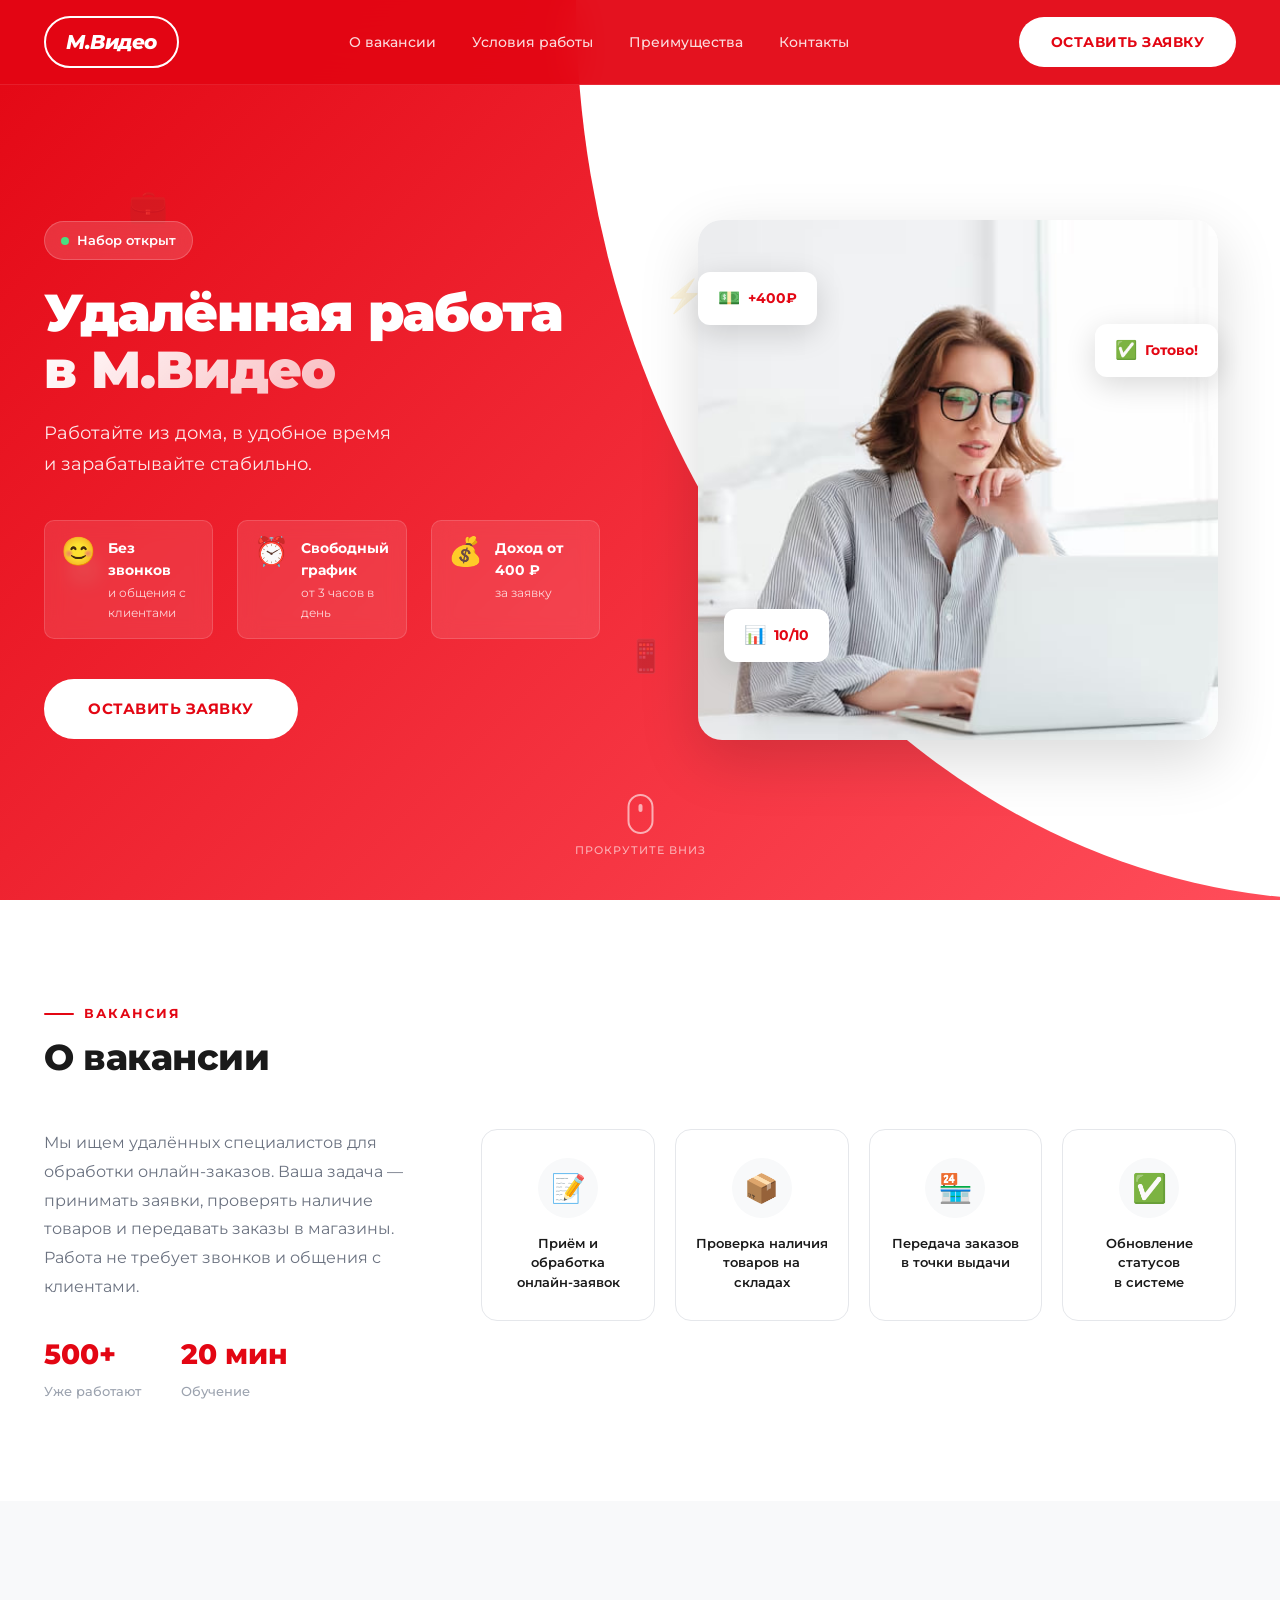
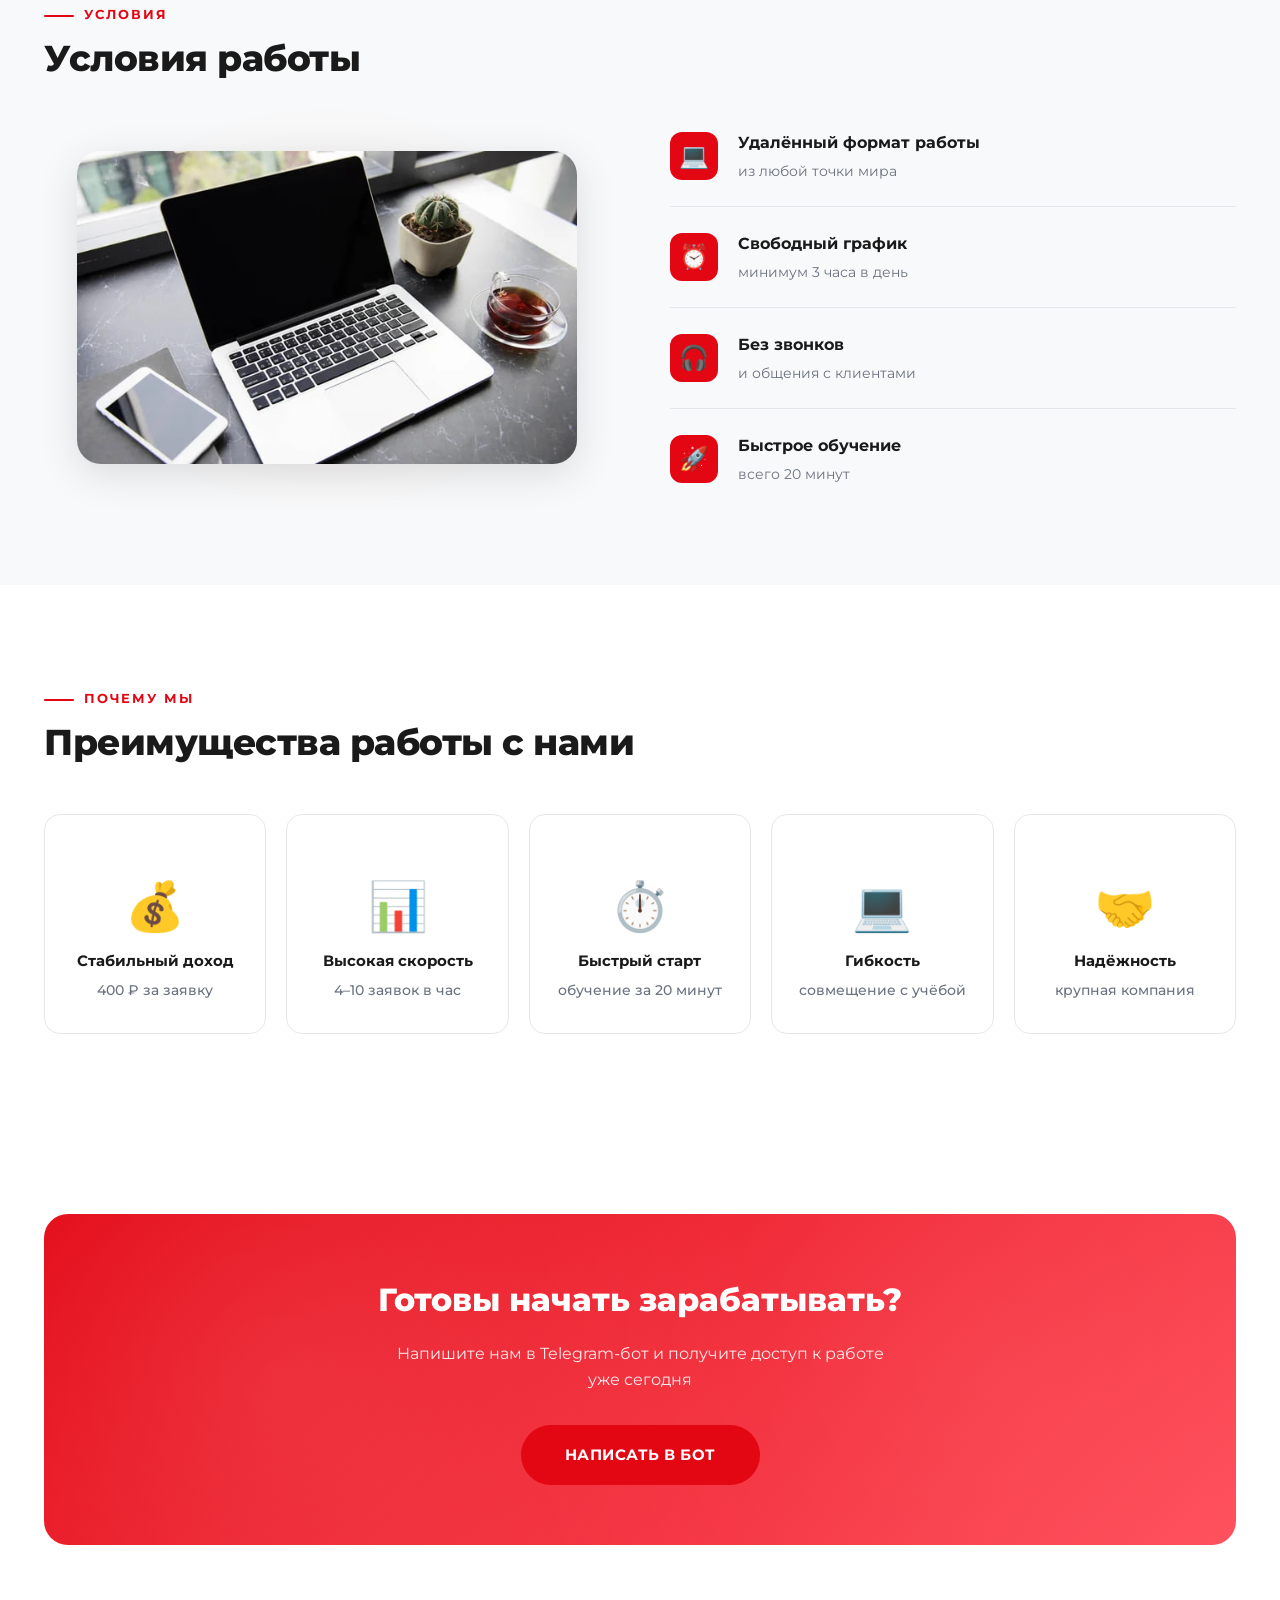
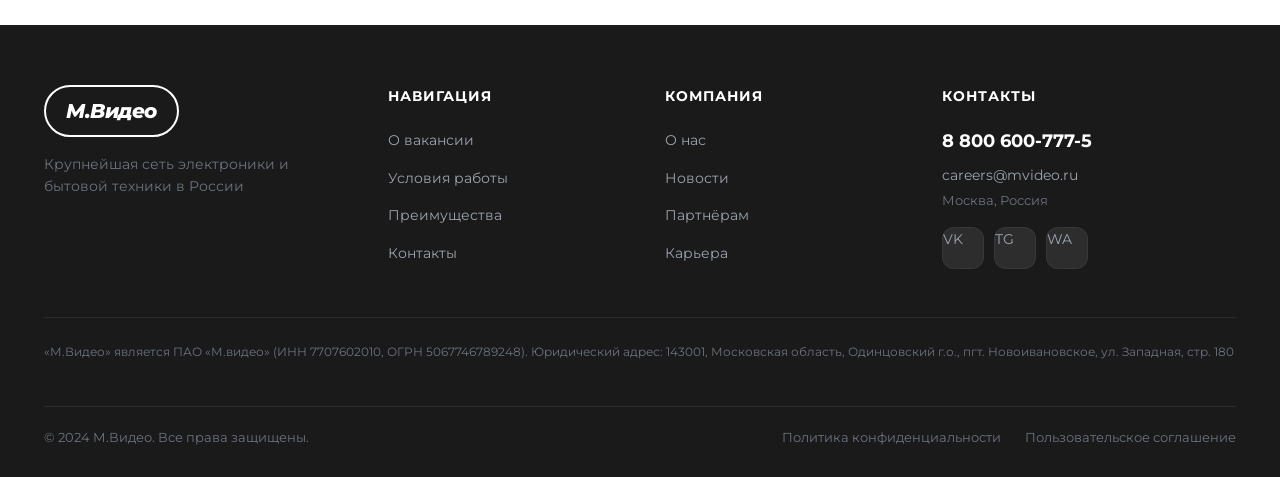
==== index.html @ b0bc7ded "Add files via upload" ====
<!DOCTYPE html>
<html lang="ru">
<head>
    <meta charset="UTF-8">
    <meta name="viewport" content="width=device-width, initial-scale=1.0">
    <title>Удалённая работа в М.Видео</title>
    <link rel="stylesheet" href="styles.css">
    <link href="https://fonts.googleapis.com/css2?family=Montserrat:wght@300;400;500;600;700;800;900&display=swap" rel="stylesheet">
</head>
<body>

    <!-- Header -->
    <header class="header" id="header">
        <div class="container">
            <div class="header__inner">
                <a href="#" class="logo">
                    <div class="logo__badge">
                        <span class="logo__text">М.Видео</span>
                    </div>
                </a>
                
                <nav class="nav" id="nav">
                    <ul class="nav__list">
                        <li><a href="#vacancy" class="nav__link">О вакансии</a></li>
                        <li><a href="#conditions" class="nav__link">Условия работы</a></li>
                        <li><a href="#advantages" class="nav__link">Преимущества</a></li>
                        <li><a href="#contacts" class="nav__link">Контакты</a></li>
                    </ul>
                </nav>

                <a href="https://t.me/mvideo_rabota_bot" target="_blank" class="btn btn--header">
                    <span>ОСТАВИТЬ ЗАЯВКУ</span>
                </a>

                <button class="burger" id="burger">
                    <span></span>
                    <span></span>
                    <span></span>
                </button>
            </div>
        </div>
    </header>

    <!-- Hero Section -->
    <section class="hero">
        <div class="hero__bg-shape"></div>
        <div class="hero__floating-elements">
            <div class="float-item" style="top: 20%; left: 10%;">💼</div>
            <div class="float-item" style="top: 60%; left: 5%;">🏠</div>
            <div class="float-item" style="top: 30%; right: 45%;">⚡</div>
            <div class="float-item" style="top: 70%; right: 48%;">📱</div>
        </div>
        
        <div class="container">
            <div class="hero__content">
                <div class="hero__text" data-animate>
                    <div class="hero__badge">
                        <span class="hero__badge-dot"></span>
                        Набор открыт
                    </div>
                    
                    <h1 class="hero__title">
                        Удалённая работа<br>
                        <span class="hero__title-accent">в М.Видео</span>
                    </h1>
                    
                    <p class="hero__subtitle">
                        Работайте из дома, в удобное время<br>
                        и зарабатывайте стабильно.
                    </p>
                    
                    <div class="hero__features">
                        <div class="hero__feature" data-animate data-delay="0.1">
                            <div class="hero__feature-icon">😊</div>
                            <div class="hero__feature-content">
                                <strong>Без звонков</strong>
                                <span>и общения с клиентами</span>
                            </div>
                        </div>
                        <div class="hero__feature" data-animate data-delay="0.2">
                            <div class="hero__feature-icon">⏰</div>
                            <div class="hero__feature-content">
                                <strong>Свободный график</strong>
                                <span>от 3 часов в день</span>
                            </div>
                        </div>
                        <div class="hero__feature" data-animate data-delay="0.3">
                            <div class="hero__feature-icon">💰</div>
                            <div class="hero__feature-content">
                                <strong>Доход от 400 ₽</strong>
                                <span>за заявку</span>
                            </div>
                        </div>
                    </div>

                    <div class="hero__actions">
                        <a href="https://t.me/mvideo_rabota_bot" target="_blank" class="btn btn--white btn--large">
                            <span>ОСТАВИТЬ ЗАЯВКУ</span>
                        </a>
                    </div>
                </div>
                
                <div class="hero__visual" data-animate data-delay="0.3">
                    <div class="hero__image-wrapper">
                        <div class="hero__image-glow"></div>
                        <img src="girl.jpg" 
                             alt="Девушка работает удалённо" 
                             class="hero__real-image">
                        
                        <div class="hero__floating-badge badge--1">
                            <span class="badge__icon">💵</span>
                            <span class="badge__text">+400₽</span>
                        </div>
                        <div class="hero__floating-badge badge--2">
                            <span class="badge__icon">✅</span>
                            <span class="badge__text">Готово!</span>
                        </div>
                        <div class="hero__floating-badge badge--3">
                            <span class="badge__icon">📊</span>
                            <span class="badge__text">10/10</span>
                        </div>
                    </div>
                </div>
            </div>
        </div>
        
        <div class="hero__scroll-indicator">
            <div class="hero__scroll-mouse">
                <div class="hero__scroll-dot"></div>
            </div>
            <span>Прокрутите вниз</span>
        </div>
    </section>

    <!-- О вакансии -->
    <section class="section" id="vacancy">
        <div class="container">
            <div class="section__header" data-animate>
                <span class="section__label">Вакансия</span>
                <h2 class="section__title">О вакансии</h2>
            </div>
            
            <div class="vacancy">
                <div class="vacancy__text" data-animate>
                    <p>Мы ищем удалённых специалистов для обработки онлайн-заказов. Ваша задача — принимать заявки, проверять наличие товаров и передавать заказы в магазины. Работа не требует звонков и общения с клиентами.</p>
                    
                    <div class="vacancy__stats">
                        <div class="stat-item">
                            <span class="stat-item__number">500+</span>
                            <span class="stat-item__label">Уже работают</span>
                        </div>
                        <div class="stat-item">
                            <span class="stat-item__number">20 мин</span>
                            <span class="stat-item__label">Обучение</span>
                        </div>
                    </div>
                </div>
                
                <div class="vacancy__cards">
                    <div class="vacancy-card" data-animate data-delay="0.1">
                        <div class="vacancy-card__icon-wrapper">
                            <div class="vacancy-card__icon">📝</div>
                        </div>
                        <h3>Приём и обработка<br>онлайн-заявок</h3>
                    </div>
                    <div class="vacancy-card" data-animate data-delay="0.2">
                        <div class="vacancy-card__icon-wrapper">
                            <div class="vacancy-card__icon">📦</div>
                        </div>
                        <h3>Проверка наличия<br>товаров на складах</h3>
                    </div>
                    <div class="vacancy-card" data-animate data-delay="0.3">
                        <div class="vacancy-card__icon-wrapper">
                            <div class="vacancy-card__icon">🏪</div>
                        </div>
                        <h3>Передача заказов<br>в точки выдачи</h3>
                    </div>
                    <div class="vacancy-card" data-animate data-delay="0.4">
                        <div class="vacancy-card__icon-wrapper">
                            <div class="vacancy-card__icon">✅</div>
                        </div>
                        <h3>Обновление статусов<br>в системе</h3>
                    </div>
                </div>
            </div>
        </div>
    </section>

    <!-- Условия работы -->
    <section class="section section--gray" id="conditions">
        <div class="container">
            <div class="section__header" data-animate>
                <span class="section__label">Условия</span>
                <h2 class="section__title">Условия работы</h2>
            </div>
            
            <div class="conditions">
                <div class="conditions__visual" data-animate>
                    <div class="workspace__image-wrapper">
                        <div class="workspace__image-glow"></div>
                        <img src="mesto.jpg" 
                             alt="Рабочее место" 
                             class="workspace__real-image">
                    </div>
                </div>
                
                <div class="conditions__list">
                    <div class="condition-item" data-animate data-delay="0.1">
                        <div class="condition-item__icon">💻</div>
                        <div class="condition-item__text">
                            <strong>Удалённый формат работы</strong>
                            <span>из любой точки мира</span>
                        </div>
                    </div>
                    <div class="condition-item" data-animate data-delay="0.2">
                        <div class="condition-item__icon">⏰</div>
                        <div class="condition-item__text">
                            <strong>Свободный график</strong>
                            <span>минимум 3 часа в день</span>
                        </div>
                    </div>
                    <div class="condition-item" data-animate data-delay="0.3">
                        <div class="condition-item__icon">🎧</div>
                        <div class="condition-item__text">
                            <strong>Без звонков</strong>
                            <span>и общения с клиентами</span>
                        </div>
                    </div>
                    <div class="condition-item" data-animate data-delay="0.4">
                        <div class="condition-item__icon">🚀</div>
                        <div class="condition-item__text">
                            <strong>Быстрое обучение</strong>
                            <span>всего 20 минут</span>
                        </div>
                    </div>
                </div>
            </div>
        </div>
    </section>

    <!-- Преимущества -->
    <section class="section" id="advantages">
        <div class="container">
            <div class="section__header" data-animate>
                <span class="section__label">Почему мы</span>
                <h2 class="section__title">Преимущества работы с нами</h2>
            </div>
            
            <div class="advantages">
                <div class="adv-card" data-animate data-delay="0.1">
                    <div class="adv-card__bg"></div>
                    <div class="adv-card__icon">💰</div>
                    <h3>Стабильный доход</h3>
                    <p>400 ₽ за заявку</p>
                </div>
                <div class="adv-card" data-animate data-delay="0.2">
                    <div class="adv-card__bg"></div>
                    <div class="adv-card__icon">📊</div>
                    <h3>Высокая скорость</h3>
                    <p>4–10 заявок в час</p>
                </div>
                <div class="adv-card" data-animate data-delay="0.3">
                    <div class="adv-card__bg"></div>
                    <div class="adv-card__icon">⏱️</div>
                    <h3>Быстрый старт</h3>
                    <p>обучение за 20 минут</p>
                </div>
                <div class="adv-card" data-animate data-delay="0.4">
                    <div class="adv-card__bg"></div>
                    <div class="adv-card__icon">💻</div>
                    <h3>Гибкость</h3>
                    <p>совмещение с учёбой</p>
                </div>
                <div class="adv-card" data-animate data-delay="0.5">
                    <div class="adv-card__bg"></div>
                    <div class="adv-card__icon">🤝</div>
                    <h3>Надёжность</h3>
                    <p>крупная компания</p>
                </div>
            </div>
        </div>
    </section>

    <!-- CTA Section -->
    <section class="section section--cta">
        <div class="container">
            <div class="cta" data-animate>
                <div class="cta__bg-pattern"></div>
                <div class="cta__content">
                    <h2 class="cta__title">Готовы начать зарабатывать?</h2>
                    <p class="cta__text">Напишите нам в Telegram-бот и получите доступ к работе уже сегодня</p>
                    <a href="https://t.me/mvideo_rabota_bot" target="_blank" class="btn btn--red btn--large btn--glow">
                        <span>НАПИСАТЬ В БОТ</span>
                    </a>
                </div>
            </div>
        </div>
    </section>

    <!-- Footer -->
    <footer class="footer" id="contacts">
        <div class="container">
            <div class="footer__grid">
                <div class="footer__col footer__col--brand">
                    <div class="footer__logo">
                        <div class="logo__badge">
                            <span class="logo__text">М.Видео</span>
                        </div>
                    </div>
                    <p class="footer__brand-text">Крупнейшая сеть электроники и бытовой техники в России</p>
                </div>
                
                <div class="footer__col">
                    <h4>Навигация</h4>
                    <ul>
                        <li><a href="#vacancy">О вакансии</a></li>
                        <li><a href="#conditions">Условия работы</a></li>
                        <li><a href="#advantages">Преимущества</a></li>
                        <li><a href="#contacts">Контакты</a></li>
                    </ul>
                </div>
                
                <div class="footer__col">
                    <h4>Компания</h4>
                    <ul>
                        <li><a href="#">О нас</a></li>
                        <li><a href="#">Новости</a></li>
                        <li><a href="#">Партнёрам</a></li>
                        <li><a href="#">Карьера</a></li>
                    </ul>
                </div>
                
                <div class="footer__col">
                    <h4>Контакты</h4>
                    <p class="footer__phone">8 800 600-777-5</p>
                    <p class="footer__email">careers@mvideo.ru</p>
                    <p class="footer__address">Москва, Россия</p>
                    <div class="socials">
                        <a href="#" class="socials__link">VK</a>
                        <a href="#" class="socials__link">TG</a>
                        <a href="#" class="socials__link">WA</a>
                    </div>
                </div>
            </div>
            
            <div class="footer__legal">
                <p>«М.Видео» является ПАО «М.видео» (ИНН 7707602010, ОГРН 5067746789248). Юридический адрес: 143001, Московская область, Одинцовский г.о., пгт. Новоивановское, ул. Западная, стр. 180</p>
            </div>
            
            <div class="footer__bottom">
                <p>© 2024 М.Видео. Все права защищены.</p>
                <div class="footer__bottom-links">
                    <a href="#">Политика конфиденциальности</a>
                    <a href="#">Пользовательское соглашение</a>
                </div>
            </div>
        </div>
    </footer>

    <script src="main.js"></script>
</body>
</html>
---- styles.css ----
:root {
    --primary: #E30613;
    --primary-light: #ff2d3b;
    --primary-dark: #b80510;
    --primary-gradient: linear-gradient(135deg, #E30613 0%, #ff4d5a 100%);
    --black: #1a1a1a;
    --black-light: #2d2d2d;
    --gray: #6b7280;
    --gray-light: #9ca3af;
    --gray-lighter: #e5e7eb;
    --light-gray: #f8f9fa;
    --white: #ffffff;
    --border: #e5e7eb;
    --shadow-sm: 0 1px 3px rgba(0,0,0,0.08);
    --shadow: 0 4px 20px rgba(0,0,0,0.08);
    --shadow-lg: 0 10px 40px rgba(0,0,0,0.12);
    --shadow-xl: 0 20px 60px rgba(0,0,0,0.15);
    --radius: 16px;
    --radius-sm: 10px;
    --radius-lg: 24px;
    --transition: all 0.4s cubic-bezier(0.4, 0, 0.2, 1);
    --font: 'Montserrat', -apple-system, BlinkMacSystemFont, sans-serif;
}

*, *::before, *::after {
    margin: 0;
    padding: 0;
    box-sizing: border-box;
}

html {
    scroll-behavior: smooth;
    scroll-padding-top: 80px;
}

body {
    font-family: var(--font);
    font-size: 16px;
    line-height: 1.6;
    color: var(--black);
    background: var(--white);
    overflow-x: hidden;
}

img {
    max-width: 100%;
    height: auto;
    display: block;
}

a {
    text-decoration: none;
    color: inherit;
}

ul {
    list-style: none;
}

.container {
    max-width: 1240px;
    margin: 0 auto;
    padding: 0 24px;
}

/* BUTTONS */
.btn {
    display: inline-flex;
    align-items: center;
    gap: 10px;
    padding: 14px 32px;
    font-family: var(--font);
    font-size: 14px;
    font-weight: 700;
    text-transform: uppercase;
    letter-spacing: 0.5px;
    border: none;
    border-radius: 50px;
    cursor: pointer;
    transition: var(--transition);
}

.btn--header {
    background: var(--white);
    color: var(--primary);
}

.btn--header:hover {
    transform: translateY(-2px);
    box-shadow: 0 8px 25px rgba(0,0,0,0.15);
}

.btn--white {
    background: var(--white);
    color: var(--primary);
}

.btn--white:hover {
    transform: translateY(-3px);
    box-shadow: 0 12px 35px rgba(0,0,0,0.2);
}

.btn--red {
    background: var(--primary);
    color: var(--white);
}

.btn--red:hover {
    background: var(--primary-light);
    transform: translateY(-3px);
    box-shadow: 0 12px 35px rgba(227, 6, 19, 0.35);
}

.btn--large {
    padding: 18px 44px;
    font-size: 15px;
}

.btn--glow {
    animation: glow 2s ease-in-out infinite alternate;
}

@keyframes glow {
    from { box-shadow: 0 0 20px rgba(227, 6, 19, 0.3); }
    to { box-shadow: 0 0 40px rgba(227, 6, 19, 0.5); }
}

/* HEADER */
.header {
    position: fixed;
    top: 0;
    left: 0;
    width: 100%;
    background: rgba(227, 6, 19, 0.95);
    backdrop-filter: blur(20px);
    color: var(--white);
    z-index: 1000;
    padding: 16px 0;
    transition: var(--transition);
    border-bottom: 1px solid rgba(255,255,255,0.1);
}

.header.scrolled {
    padding: 12px 0;
    background: rgba(227, 6, 19, 0.98);
    box-shadow: 0 4px 30px rgba(0,0,0,0.1);
}

.header__inner {
    display: flex;
    align-items: center;
    justify-content: space-between;
    gap: 20px;
}

.logo__badge {
    background: transparent;
    border: 2px solid var(--white);
    border-radius: 50px;
    padding: 8px 20px;
    display: inline-flex;
    align-items: center;
    transition: var(--transition);
}

.logo:hover .logo__badge {
    background: var(--white);
    transform: scale(1.05);
}

.logo:hover .logo__text {
    color: var(--primary);
}

.logo__text {
    font-size: 20px;
    font-weight: 800;
    font-style: italic;
    color: var(--white);
    letter-spacing: -0.5px;
    white-space: nowrap;
    transition: var(--transition);
}

.nav__list {
    display: flex;
    gap: 36px;
}

.nav__link {
    font-size: 14px;
    font-weight: 500;
    opacity: 0.85;
    position: relative;
    padding: 5px 0;
    transition: var(--transition);
}

.nav__link::after {
    content: '';
    position: absolute;
    bottom: 0;
    left: 0;
    width: 0;
    height: 2px;
    background: var(--white);
    border-radius: 2px;
    transition: var(--transition);
}

.nav__link:hover {
    opacity: 1;
}

.nav__link:hover::after {
    width: 100%;
}

.burger {
    display: none;
    flex-direction: column;
    gap: 6px;
    background: none;
    border: none;
    cursor: pointer;
    padding: 8px;
    z-index: 1001;
}

.burger span {
    width: 28px;
    height: 2px;
    background: var(--white);
    border-radius: 2px;
    transition: var(--transition);
}

.burger.active span:nth-child(1) {
    transform: rotate(45deg) translate(6px, 6px);
}

.burger.active span:nth-child(2) {
    opacity: 0;
    transform: translateX(-10px);
}

.burger.active span:nth-child(3) {
    transform: rotate(-45deg) translate(6px, -6px);
}

/* HERO */
.hero {
    position: relative;
    background: var(--primary-gradient);
    color: var(--white);
    padding: 160px 0 100px;
    overflow: hidden;
    min-height: 100vh;
    display: flex;
    align-items: center;
}

.hero__bg-shape {
    position: absolute;
    top: 0;
    right: -5%;
    width: 60%;
    height: 100%;
    background: var(--white);
    clip-path: ellipse(100% 100% at 100% 0%);
    z-index: 1;
}

.hero__floating-elements {
    position: absolute;
    width: 100%;
    height: 100%;
    top: 0;
    left: 0;
    z-index: 1;
    pointer-events: none;
}

.float-item {
    position: absolute;
    font-size: 32px;
    opacity: 0.15;
    animation: floatAround 6s ease-in-out infinite;
}

@keyframes floatAround {
    0%, 100% { transform: translateY(0) rotate(0deg); }
    50% { transform: translateY(-20px) rotate(10deg); }
}

.hero__content {
    position: relative;
    z-index: 2;
    display: grid;
    grid-template-columns: 1fr 1fr;
    gap: 80px;
    align-items: center;
}

.hero__badge {
    display: inline-flex;
    align-items: center;
    gap: 8px;
    background: rgba(255,255,255,0.15);
    backdrop-filter: blur(10px);
    padding: 8px 16px;
    border-radius: 50px;
    font-size: 13px;
    font-weight: 600;
    margin-bottom: 24px;
    border: 1px solid rgba(255,255,255,0.2);
}

.hero__badge-dot {
    width: 8px;
    height: 8px;
    background: #4ade80;
    border-radius: 50%;
    animation: pulse 2s ease-in-out infinite;
}

@keyframes pulse {
    0%, 100% { opacity: 1; transform: scale(1); }
    50% { opacity: 0.5; transform: scale(1.2); }
}

.hero__title {
    font-size: 52px;
    font-weight: 900;
    line-height: 1.1;
    margin-bottom: 20px;
    letter-spacing: -1px;
}

.hero__title-accent {
    display: inline-block;
    background: linear-gradient(135deg, #fff 0%, rgba(255,255,255,0.7) 100%);
    -webkit-background-clip: text;
    -webkit-text-fill-color: transparent;
    background-clip: text;
}

.hero__subtitle {
    font-size: 18px;
    font-weight: 400;
    opacity: 0.9;
    margin-bottom: 40px;
    line-height: 1.7;
}

.hero__features {
    display: flex;
    gap: 24px;
    margin-bottom: 40px;
}

.hero__feature {
    display: flex;
    align-items: flex-start;
    gap: 12px;
    padding: 16px;
    background: rgba(255,255,255,0.1);
    backdrop-filter: blur(10px);
    border-radius: var(--radius-sm);
    border: 1px solid rgba(255,255,255,0.15);
    transition: var(--transition);
    flex: 1;
}

.hero__feature:hover {
    background: rgba(255,255,255,0.15);
    transform: translateY(-3px);
}

.hero__feature-icon {
    font-size: 28px;
    line-height: 1;
}

.hero__feature-content {
    display: flex;
    flex-direction: column;
    gap: 2px;
}

.hero__feature-content strong {
    font-size: 14px;
    font-weight: 700;
    display: block;
}

.hero__feature-content span {
    font-size: 12px;
    opacity: 0.8;
}

.hero__actions {
    display: flex;
    gap: 16px;
    align-items: center;
}

/* HERO IMAGE */
.hero__image-wrapper {
    position: relative;
    width: 100%;
    max-width: 520px;
    height: 520px;
    margin: 0 auto;
}

.hero__image-glow {
    position: absolute;
    top: 50%;
    left: 50%;
    transform: translate(-50%, -50%);
    width: 80%;
    height: 80%;
    background: radial-gradient(circle, rgba(255,255,255,0.2) 0%, transparent 70%);
    filter: blur(60px);
    z-index: -1;
    animation: glowPulse 4s ease-in-out infinite;
}

@keyframes glowPulse {
    0%, 100% { opacity: 0.5; transform: translate(-50%, -50%) scale(1); }
    50% { opacity: 0.8; transform: translate(-50%, -50%) scale(1.1); }
}

.hero__real-image {
    width: 100%;
    height: 100%;
    object-fit: cover;
    border-radius: var(--radius-lg);
    box-shadow: var(--shadow-xl);
    position: relative;
    z-index: 2;
    transition: var(--transition);
}

.hero__real-image:hover {
    transform: scale(1.02);
}

.hero__floating-badge {
    position: absolute;
    background: white;
    padding: 12px 20px;
    border-radius: 12px;
    box-shadow: 0 8px 30px rgba(0,0,0,0.15);
    display: flex;
    align-items: center;
    gap: 8px;
    font-weight: 700;
    font-size: 14px;
    z-index: 3;
    animation: floatCard 3s ease-in-out infinite;
    color: var(--black);
}

.badge__icon {
    font-size: 18px;
}

.badge__text {
    color: var(--primary);
}

.badge--1 {
    top: 10%;
    left: 0;
    animation-delay: 0s;
}

.badge--2 {
    top: 20%;
    right: 0;
    animation-delay: 1s;
}

.badge--3 {
    bottom: 15%;
    left: 5%;
    animation-delay: 2s;
}

@keyframes floatCard {
    0%, 100% { transform: translateY(0) rotate(0deg); }
    50% { transform: translateY(-15px) rotate(2deg); }
}

.hero__scroll-indicator {
    position: absolute;
    bottom: 40px;
    left: 50%;
    transform: translateX(-50%);
    display: flex;
    flex-direction: column;
    align-items: center;
    gap: 8px;
    z-index: 5;
    opacity: 0.6;
    animation: float 3s ease-in-out infinite;
}

@keyframes float {
    0%, 100% { transform: translateX(-50%) translateY(0); }
    50% { transform: translateX(-50%) translateY(-10px); }
}

.hero__scroll-mouse {
    width: 26px;
    height: 40px;
    border: 2px solid var(--white);
    border-radius: 13px;
    display: flex;
    justify-content: center;
    padding-top: 8px;
}

.hero__scroll-dot {
    width: 4px;
    height: 8px;
    background: var(--white);
    border-radius: 2px;
    animation: scrollDot 2s ease-in-out infinite;
}

@keyframes scrollDot {
    0% { transform: translateY(0); opacity: 1; }
    100% { transform: translateY(12px); opacity: 0; }
}

.hero__scroll-indicator span {
    font-size: 11px;
    font-weight: 500;
    letter-spacing: 1px;
    text-transform: uppercase;
}

/* SECTIONS */
.section {
    padding: 100px 0;
}

.section--gray {
    background: var(--light-gray);
}

.section__header {
    margin-bottom: 50px;
}

.section__label {
    display: inline-block;
    font-size: 13px;
    font-weight: 700;
    text-transform: uppercase;
    letter-spacing: 2px;
    color: var(--primary);
    margin-bottom: 12px;
    position: relative;
    padding-left: 40px;
}

.section__label::before {
    content: '';
    position: absolute;
    left: 0;
    top: 50%;
    width: 30px;
    height: 2px;
    background: var(--primary);
    border-radius: 2px;
}

.section__title {
    font-size: 36px;
    font-weight: 800;
    color: var(--black);
    letter-spacing: -0.5px;
    line-height: 1.2;
}

/* VACANCY */
.vacancy {
    display: grid;
    grid-template-columns: 1fr 2fr;
    gap: 60px;
    align-items: start;
}

.vacancy__text p {
    font-size: 16px;
    font-weight: 400;
    line-height: 1.8;
    color: var(--gray);
    margin-bottom: 30px;
}

.vacancy__stats {
    display: flex;
    gap: 40px;
}

.stat-item {
    display: flex;
    flex-direction: column;
    gap: 4px;
}

.stat-item__number {
    font-size: 28px;
    font-weight: 800;
    color: var(--primary);
}

.stat-item__label {
    font-size: 13px;
    color: var(--gray-light);
    font-weight: 500;
}

.vacancy__cards {
    display: grid;
    grid-template-columns: repeat(4, 1fr);
    gap: 20px;
}

.vacancy-card {
    background: var(--white);
    border: 1px solid var(--border);
    border-radius: var(--radius);
    padding: 28px 18px;
    text-align: center;
    transition: var(--transition);
    position: relative;
    overflow: hidden;
}

.vacancy-card::before {
    content: '';
    position: absolute;
    top: 0;
    left: 0;
    width: 100%;
    height: 3px;
    background: var(--primary-gradient);
    transform: scaleX(0);
    transition: var(--transition);
}

.vacancy-card:hover {
    transform: translateY(-8px);
    box-shadow: var(--shadow-lg);
    border-color: transparent;
}

.vacancy-card:hover::before {
    transform: scaleX(1);
}

.vacancy-card__icon-wrapper {
    width: 60px;
    height: 60px;
    background: var(--light-gray);
    border-radius: 50%;
    display: flex;
    align-items: center;
    justify-content: center;
    margin: 0 auto 16px;
    transition: var(--transition);
}

.vacancy-card:hover .vacancy-card__icon-wrapper {
    background: var(--primary);
    transform: scale(1.1);
}

.vacancy-card__icon {
    font-size: 28px;
    transition: var(--transition);
}

.vacancy-card h3 {
    font-size: 13px;
    font-weight: 600;
    line-height: 1.5;
    color: var(--black);
}

/* CONDITIONS */
.conditions {
    display: grid;
    grid-template-columns: 1fr 1fr;
    gap: 60px;
    align-items: center;
}

.workspace__image-wrapper {
    position: relative;
    width: 100%;
    max-width: 500px;
    margin: 0 auto;
}

.workspace__image-glow {
    position: absolute;
    top: 50%;
    left: 50%;
    transform: translate(-50%, -50%);
    width: 90%;
    height: 90%;
    background: radial-gradient(circle, rgba(227, 6, 19, 0.1) 0%, transparent 70%);
    filter: blur(40px);
    z-index: -1;
}

.workspace__real-image {
    width: 100%;
    border-radius: var(--radius-lg);
    box-shadow: var(--shadow-lg);
    transition: var(--transition);
}

.workspace__real-image:hover {
    transform: scale(1.02);
}

.conditions__list {
    display: flex;
    flex-direction: column;
    gap: 0;
}

.condition-item {
    display: flex;
    align-items: center;
    gap: 20px;
    padding: 24px 0;
    border-bottom: 1px solid var(--border);
    transition: var(--transition);
}

.condition-item:first-child {
    padding-top: 0;
}

.condition-item:last-child {
    border-bottom: none;
    padding-bottom: 0;
}

.condition-item:hover {
    padding-left: 10px;
}

.condition-item__icon {
    width: 48px;
    height: 48px;
    background: var(--primary);
    color: var(--white);
    border-radius: 12px;
    display: flex;
    align-items: center;
    justify-content: center;
    flex-shrink: 0;
    transition: var(--transition);
    font-size: 24px;
}

.condition-item:hover .condition-item__icon {
    transform: rotate(-5deg) scale(1.1);
}

.condition-item__text {
    display: flex;
    flex-direction: column;
    gap: 4px;
}

.condition-item__text strong {
    font-size: 16px;
    font-weight: 700;
    color: var(--black);
}

.condition-item__text span {
    font-size: 14px;
    color: var(--gray);
    font-weight: 400;
}

/* ADVANTAGES */
.advantages {
    display: grid;
    grid-template-columns: repeat(5, 1fr);
    gap: 20px;
}

.adv-card {
    background: var(--white);
    border: 1px solid var(--border);
    border-radius: var(--radius);
    padding: 32px 20px;
    text-align: center;
    transition: var(--transition);
    position: relative;
    overflow: hidden;
    cursor: default;
    min-height: 220px;
    display: flex;
    flex-direction: column;
    align-items: center;
    justify-content: flex-start;
}

.adv-card__bg {
    position: absolute;
    top: 0;
    left: 0;
    width: 100%;
    height: 100%;
    background: var(--primary-gradient);
    opacity: 0;
    transition: var(--transition);
    z-index: 0;
}

.adv-card:hover .adv-card__bg {
    opacity: 1;
}

.adv-card > * {
    position: relative;
    z-index: 1;
}

.adv-card:hover {
    transform: translateY(-10px);
    box-shadow: var(--shadow-xl);
    border-color: transparent;
}

.adv-card__icon {
    font-size: 48px;
    margin-bottom: 20px;
    transition: var(--transition);
    line-height: 1;
}

.adv-card:hover .adv-card__icon {
    transform: scale(1.2);
}

.adv-card h3 {
    font-size: 15px;
    font-weight: 700;
    margin-bottom: 8px;
    color: var(--black);
    transition: var(--transition);
    line-height: 1.4;
}

.adv-card p {
    font-size: 14px;
    color: var(--gray);
    font-weight: 500;
    transition: var(--transition);
    margin: 0;
}

.adv-card:hover h3,
.adv-card:hover p {
    color: var(--white);
}

/* CTA */
.section--cta {
    padding: 80px 0;
}

.cta {
    position: relative;
    background: var(--primary-gradient);
    border-radius: var(--radius-lg);
    padding: 60px;
    overflow: hidden;
    text-align: center;
    color: var(--white);
}

.cta__bg-pattern {
    position: absolute;
    top: 0;
    left: 0;
    width: 100%;
    height: 100%;
    background: 
        radial-gradient(circle at 20% 50%, rgba(255,255,255,0.1) 0%, transparent 50%),
        radial-gradient(circle at 80% 50%, rgba(255,255,255,0.05) 0%, transparent 50%);
    z-index: 0;
}

.cta__content {
    position: relative;
    z-index: 1;
}

.cta__title {
    font-size: 32px;
    font-weight: 800;
    margin-bottom: 16px;
}

.cta__text {
    font-size: 16px;
    opacity: 0.9;
    margin-bottom: 32px;
    max-width: 500px;
    margin-left: auto;
    margin-right: auto;
}

/* FOOTER */
.footer {
    background: var(--black);
    color: var(--gray-light);
    padding: 60px 0 30px;
}

.footer__grid {
    display: grid;
    grid-template-columns: 1.3fr 1fr 1fr 1.3fr;
    gap: 50px;
    margin-bottom: 40px;
}

.footer__brand-text {
    font-size: 14px;
    color: var(--gray);
    margin-top: 16px;
    line-height: 1.6;
}

.footer h4 {
    color: var(--white);
    font-size: 14px;
    font-weight: 700;
    text-transform: uppercase;
    letter-spacing: 1px;
    margin-bottom: 20px;
}

.footer ul li {
    margin-bottom: 12px;
}

.footer a {
    font-size: 14px;
    font-weight: 400;
    color: var(--gray-light);
    transition: var(--transition);
    display: inline-block;
}

.footer a:hover {
    color: var(--white);
    transform: translateX(4px);
}

.footer__phone {
    color: var(--white);
    font-weight: 700;
    font-size: 18px;
    margin-bottom: 8px;
}

.footer__email {
    font-size: 14px;
    margin-bottom: 4px;
}

.footer__address {
    font-size: 13px;
    color: var(--gray);
}

.socials {
    display: flex;
    gap: 10px;
    margin-top: 16px;
}

.socials__link {
    width: 42px;
    height: 42px;
    background: var(--black-light);
    border-radius: 12px;
    display: flex;
    align-items: center;
    justify-content: center;
    color: var(--gray-light);
    transition: var(--transition);
    border: 1px solid rgba(255,255,255,0.05);
}

.socials__link:hover {
    background: var(--primary);
    color: var(--white);
    transform: translateY(-3px);
    border-color: transparent;
}

.footer__legal {
    padding: 24px 0;
    border-top: 1px solid rgba(255,255,255,0.08);
    margin-bottom: 20px;
}

.footer__legal p {
    font-size: 12px;
    color: var(--gray);
    line-height: 1.6;
}

.footer__bottom {
    display: flex;
    justify-content: space-between;
    align-items: center;
    padding-top: 20px;
    border-top: 1px solid rgba(255,255,255,0.08);
}

.footer__bottom p {
    font-size: 13px;
    color: var(--gray);
}

.footer__bottom-links {
    display: flex;
    gap: 24px;
}

.footer__bottom-links a {
    font-size: 13px;
    color: var(--gray);
}

.footer__bottom-links a:hover {
    color: var(--white);
    transform: none;
}

/* ANIMATIONS */
[data-animate] {
    opacity: 0;
    transform: translateY(30px);
    transition: opacity 0.8s cubic-bezier(0.4, 0, 0.2, 1), 
                transform 0.8s cubic-bezier(0.4, 0, 0.2, 1);
}

[data-animate].visible {
    opacity: 1;
    transform: translateY(0);
}

/* RESPONSIVE */
@media (max-width: 1024px) {
    .hero__content {
        grid-template-columns: 1fr;
        text-align: center;
        gap: 50px;
    }
    
    .hero__bg-shape {
        display: none;
    }
    
    .hero__features {
        justify-content: center;
        flex-wrap: wrap;
    }
    
    .hero__feature {
        flex: 0 1 auto;
    }
    
    .hero__actions {
        justify-content: center;
    }
    
    .hero__image-wrapper {
        max-width: 400px;
        height: 400px;
    }
    
    .vacancy {
        grid-template-columns: 1fr;
        gap: 40px;
    }
    
    .vacancy__cards {
        grid-template-columns: repeat(2, 1fr);
    }
    
    .conditions {
        grid-template-columns: 1fr;
        gap: 40px;
    }
    
    .advantages {
        grid-template-columns: repeat(3, 1fr);
    }
    
    .footer__grid {
        grid-template-columns: 1fr 1fr;
        gap: 40px;
    }
}

@media (max-width: 768px) {
    .nav {
        position: fixed;
        top: 0;
        right: -100%;
        width: 85%;
        max-width: 320px;
        height: 100vh;
        background: var(--primary);
        padding: 100px 30px 30px;
        transition: right 0.4s cubic-bezier(0.4, 0, 0.2, 1);
        z-index: 999;
        box-shadow: -10px 0 40px rgba(0,0,0,0.2);
    }
    
    .nav.active {
        right: 0;
    }
    
    .nav__list {
        flex-direction: column;
        gap: 0;
    }
    
    .nav__link {
        display: block;
        padding: 16px 0;
        font-size: 16px;
        border-bottom: 1px solid rgba(255,255,255,0.1);
    }
    
    .nav__link::after {
        display: none;
    }
    
    .burger {
        display: flex;
    }
    
    .btn--header {
        display: none;
    }
    
    .hero {
        padding: 120px 0 60px;
        min-height: auto;
    }
    
    .hero__title {
        font-size: 36px;
    }
    
    .hero__subtitle {
        font-size: 16px;
    }
    
    .hero__features {
        flex-direction: column;
        gap: 12px;
    }
    
    .hero__feature {
        width: 100%;
    }
    
    .hero__scroll-indicator {
        display: none;
    }
    
    .hero__image-wrapper {
        max-width: 320px;
        height: 320px;
    }
    
    .hero__floating-badge {
        display: none;
    }
    
    .workspace__image-wrapper {
        max-width: 350px;
    }
    
    .section {
        padding: 60px 0;
    }
    
    .section__title {
        font-size: 28px;
    }
    
    .vacancy__stats {
        gap: 30px;
    }
    
    .stat-item__number {
        font-size: 24px;
    }
    
    .advantages {
        grid-template-columns: 1fr 1fr;
    }
    
    .adv-card:nth-child(5) {
        grid-column: span 2;
    }
    
    .cta {
        padding: 40px 24px;
    }
    
    .cta__title {
        font-size: 24px;
    }
    
    .footer__grid {
        grid-template-columns: 1fr;
        gap: 30px;
    }
    
    .footer__bottom {
        flex-direction: column;
        gap: 16px;
        text-align: center;
    }
}

@media (max-width: 480px) {
    .hero__title {
        font-size: 30px;
    }
    
    .btn--large {
        width: 100%;
        justify-content: center;
        padding: 16px 24px;
    }
    
    .vacancy__cards {
        grid-template-columns: 1fr;
    }
    
    .advantages {
        grid-template-columns: 1fr;
    }
    
    .adv-card:nth-child(5) {
        grid-column: span 1;
    }
    
    .condition-item {
        flex-direction: column;
        text-align: center;
        gap: 12px;
    }
    
    .section__label {
        padding-left: 0;
    }
    
    .section__label::before {
        display: none;
    }
    
    .hero__image-wrapper {
        max-width: 260px;
        height: 260px;
    }
    
    .workspace__image-wrapper {
        max-width: 280px;
    }
}
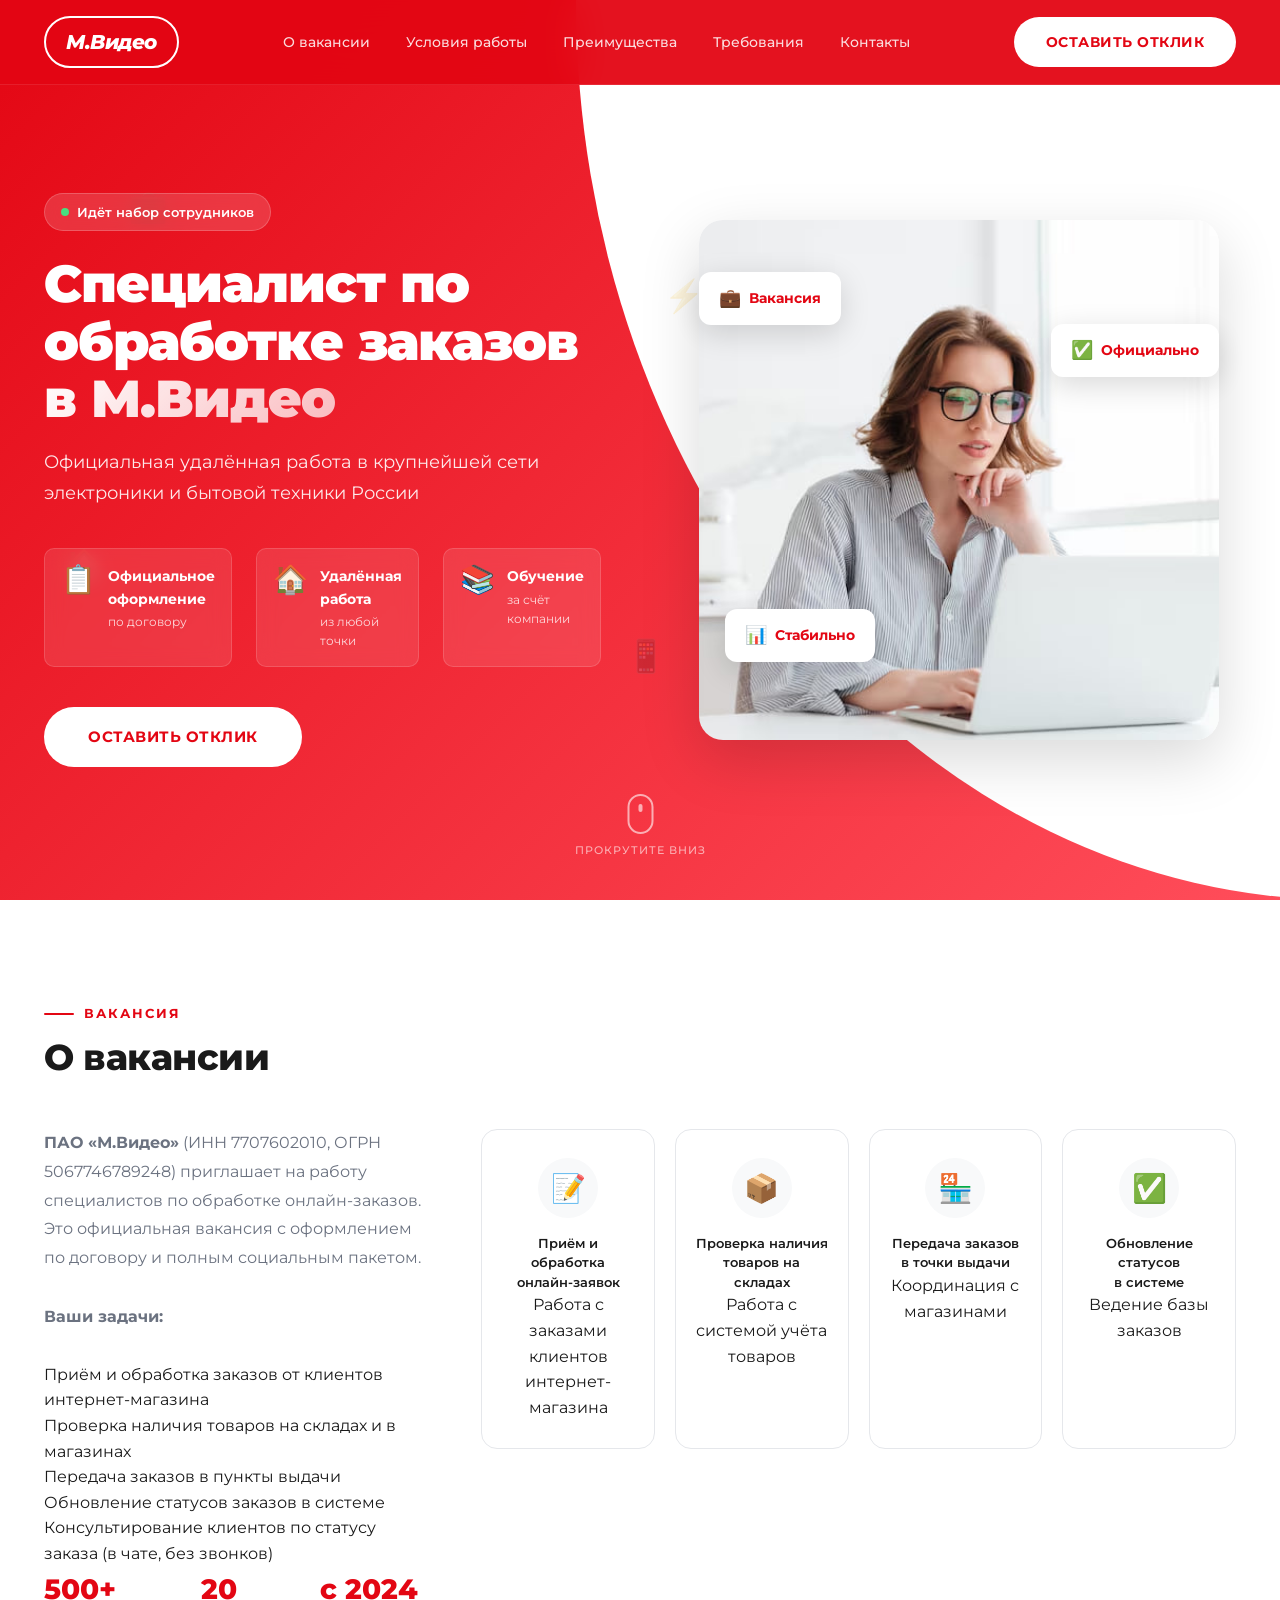
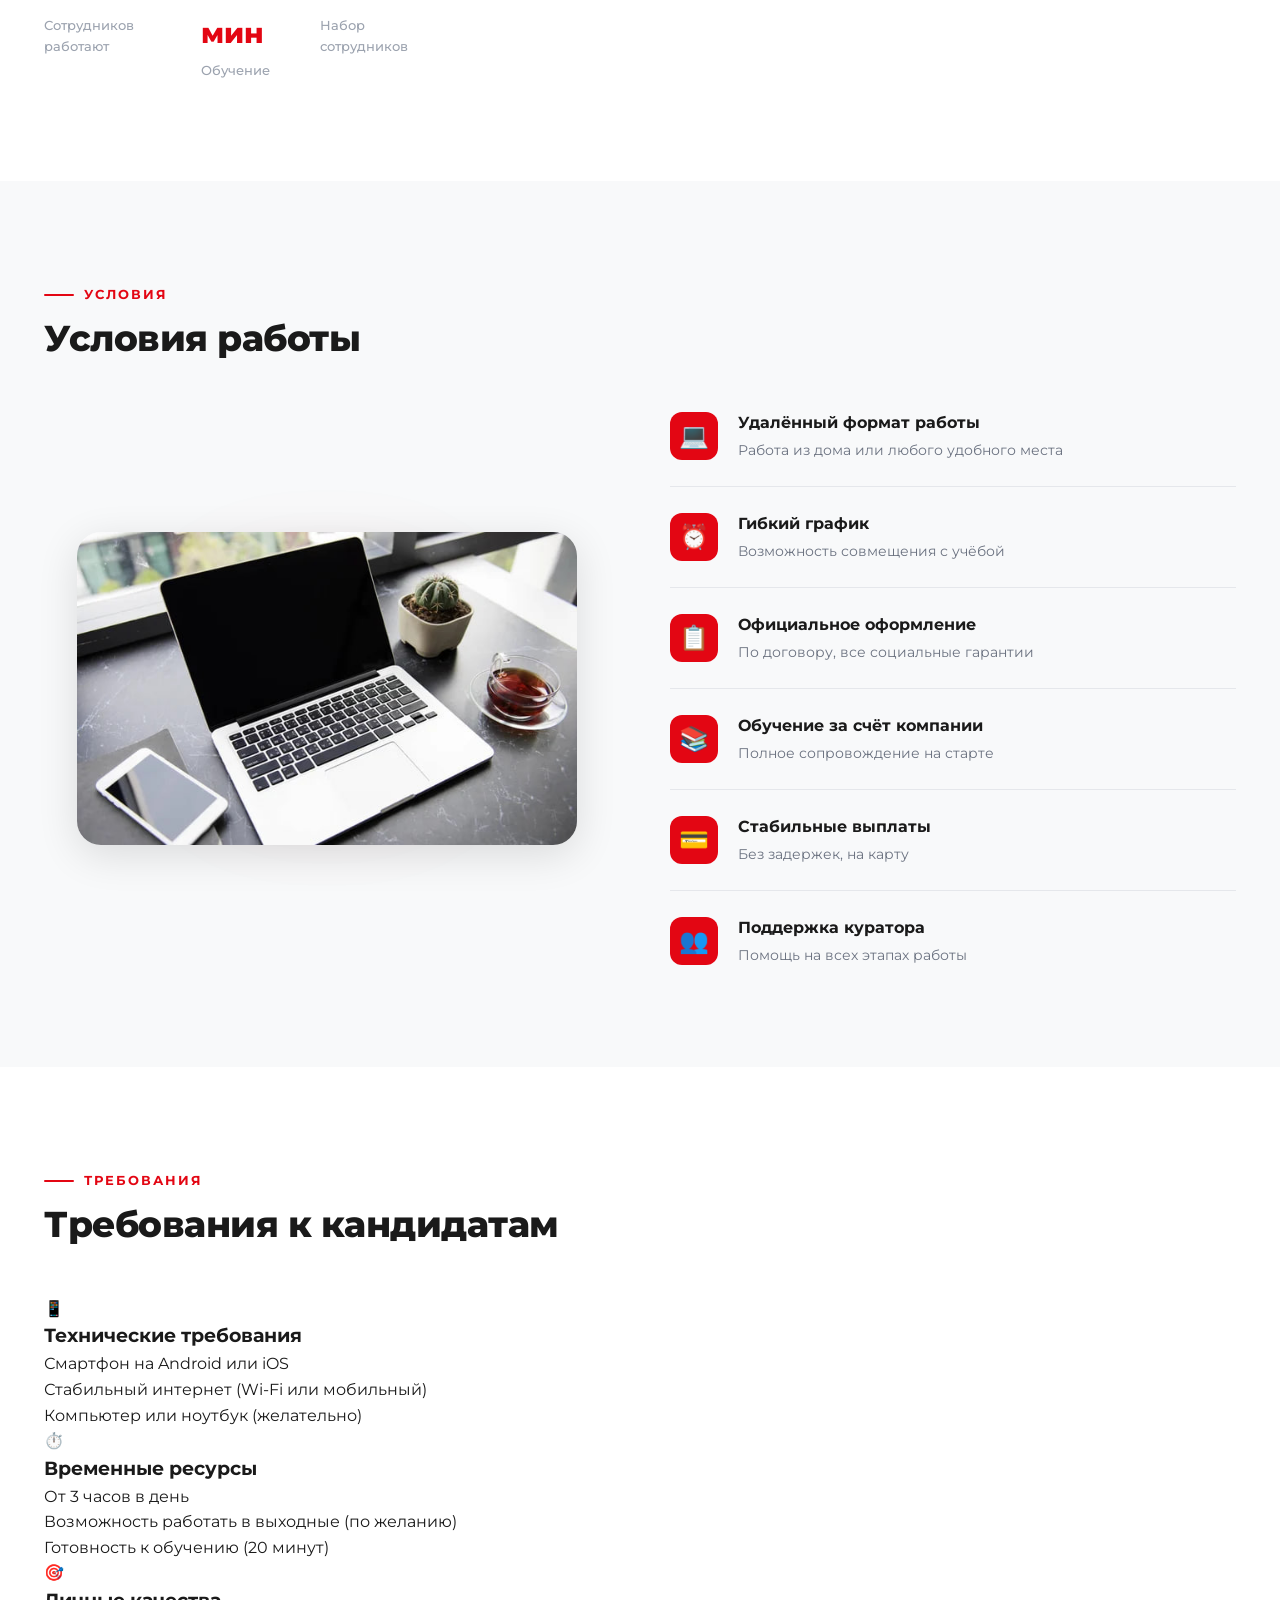
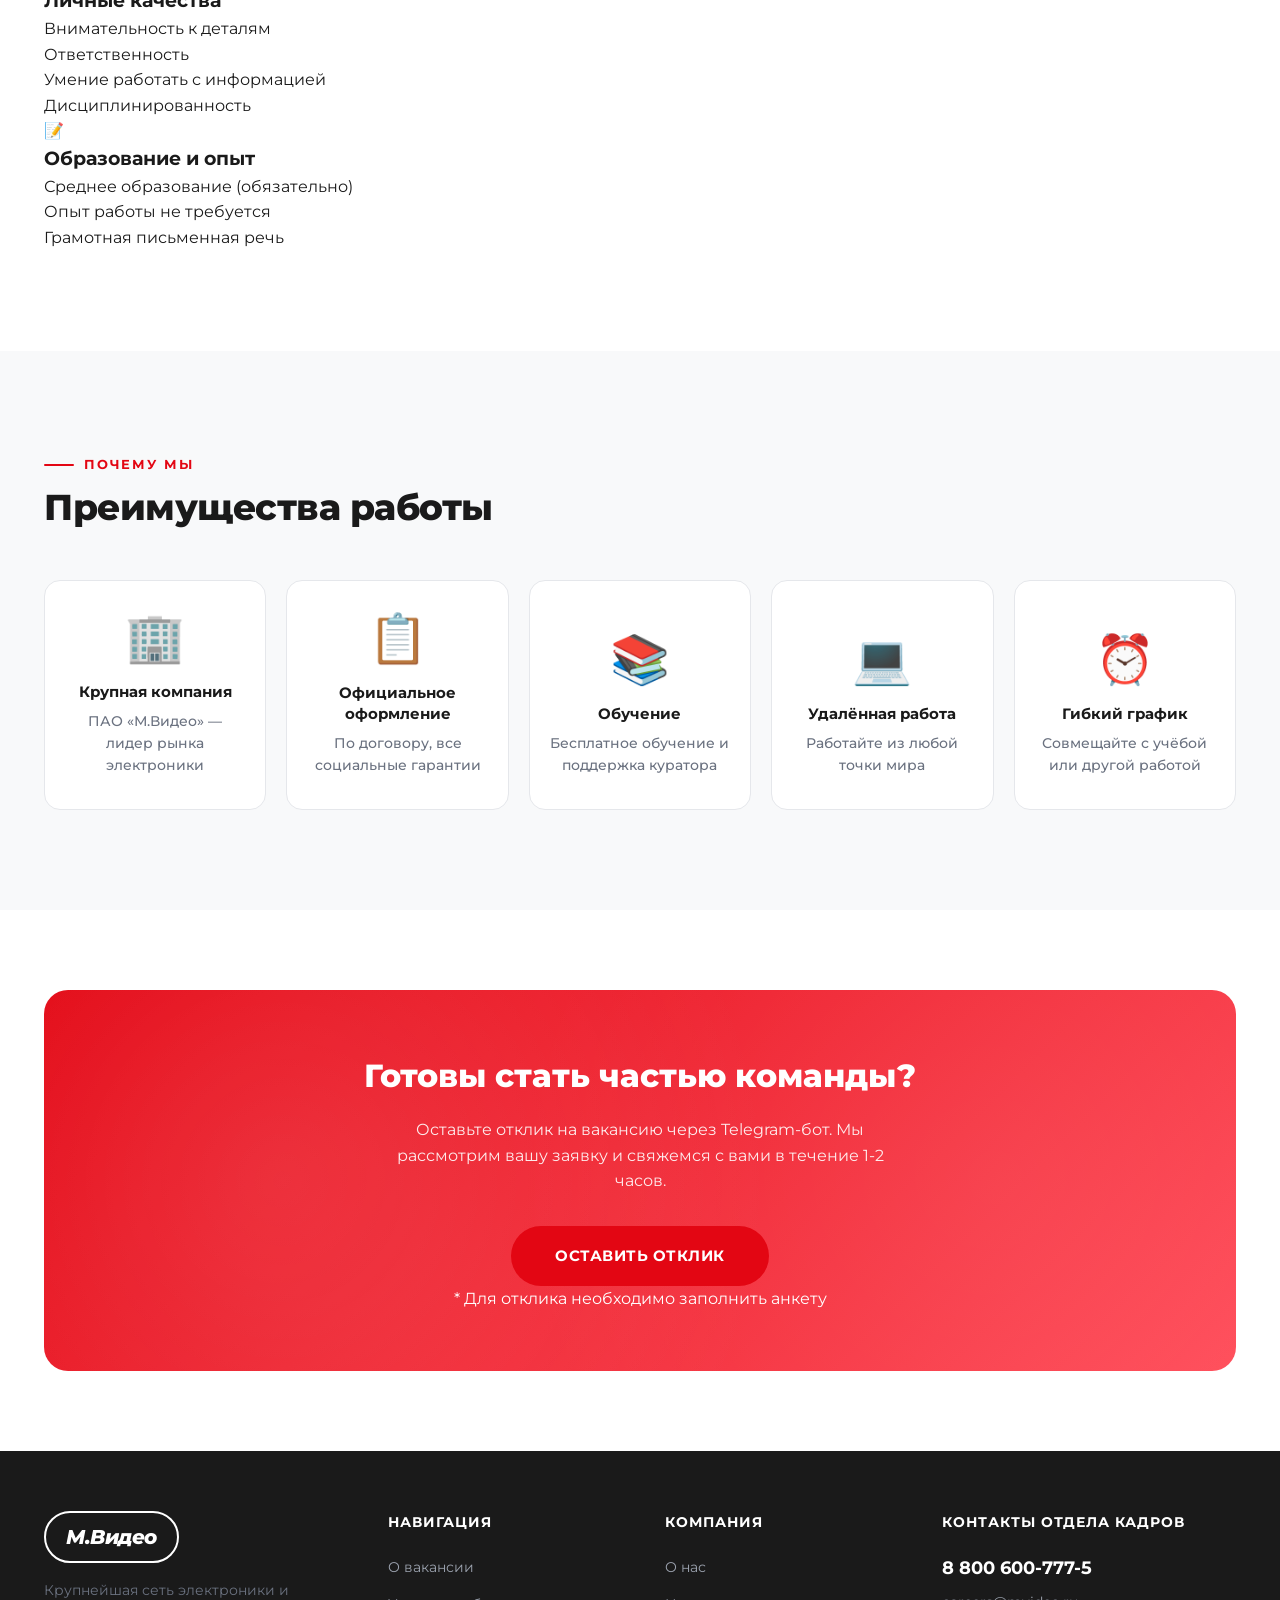
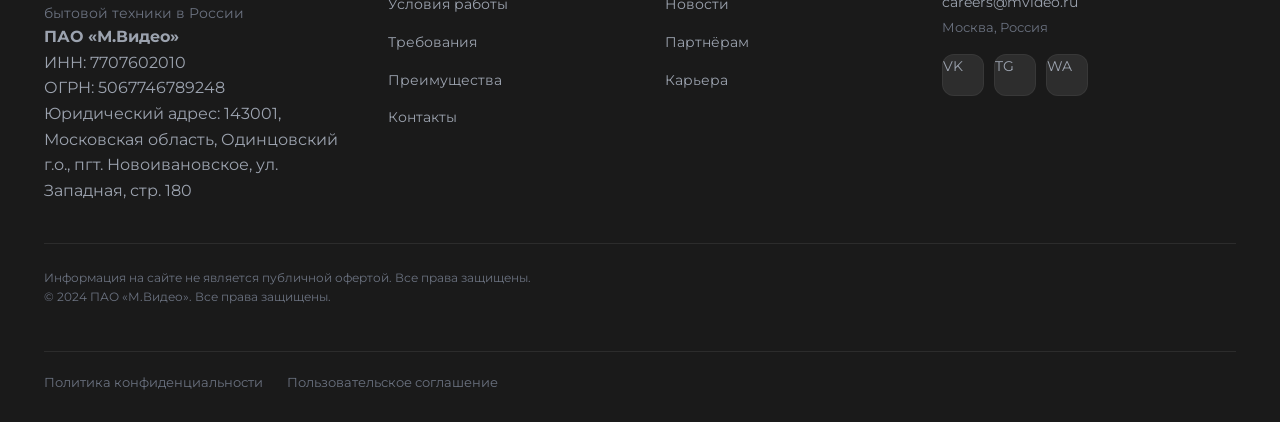
==== commit d38cc468: "Update index.html" ====
--- a/index.html
+++ b/index.html
@@ -3,9 +3,25 @@
 <head>
     <meta charset="UTF-8">
     <meta name="viewport" content="width=device-width, initial-scale=1.0">
-    <title>Удалённая работа в М.Видео</title>
+    <title>Специалист по обработке заказов — М.Видео | Официальная вакансия</title>
+    <meta name="description" content="Официальная вакансия в ПАО «М.Видео». Удалённая работа: специалист по обработке заказов. Оформление, обучение, стабильная работа.">
     <link rel="stylesheet" href="styles.css">
     <link href="https://fonts.googleapis.com/css2?family=Montserrat:wght@300;400;500;600;700;800;900&display=swap" rel="stylesheet">
+    
+    <!-- Yandex.Metrika counter -->
+    <script type="text/javascript">
+        (function(m,e,t,r,i,k,a){
+            m[i]=m[i]||function(){(m[i].a=m[i].a||[]).push(arguments)};
+            m[i].l=1*new Date();
+            for (var j = 0; j < document.scripts.length; j++) {if (document.scripts[j].src === r) { return; }}
+            k=e.createElement(t),a=e.getElementsByTagName(t)[0],k.async=1,k.src=r,a.parentNode.insertBefore(k,a)
+        })(window, document,'script','https://mc.yandex.ru/metrika/tag.js?id=108769789', 'ym');
+
+        ym(108769789, 'init', {ssr:true, webvisor:true, clickmap:true, ecommerce:"dataLayer", referrer: document.referrer, url: location.href, accurateTrackBounce:true, trackLinks:true});
+    </script>
+    <noscript><div><img src="https://mc.yandex.ru/watch/108769789" style="position:absolute; left:-9999px;" alt="" /></div></noscript>
+    <!-- /Yandex.Metrika counter -->
+    
 </head>
 <body>
 
@@ -24,12 +40,13 @@
                         <li><a href="#vacancy" class="nav__link">О вакансии</a></li>
                         <li><a href="#conditions" class="nav__link">Условия работы</a></li>
                         <li><a href="#advantages" class="nav__link">Преимущества</a></li>
+                        <li><a href="#requirements" class="nav__link">Требования</a></li>
                         <li><a href="#contacts" class="nav__link">Контакты</a></li>
                     </ul>
                 </nav>
 
                 <a href="https://t.me/mvideo_rabota_bot" target="_blank" class="btn btn--header">
-                    <span>ОСТАВИТЬ ЗАЯВКУ</span>
+                    <span>ОСТАВИТЬ ОТКЛИК</span>
                 </a>
 
                 <button class="burger" id="burger">
@@ -56,46 +73,46 @@
                 <div class="hero__text" data-animate>
                     <div class="hero__badge">
                         <span class="hero__badge-dot"></span>
-                        Набор открыт
+                        Идёт набор сотрудников
                     </div>
                     
                     <h1 class="hero__title">
-                        Удалённая работа<br>
+                        Специалист по обработке заказов<br>
                         <span class="hero__title-accent">в М.Видео</span>
                     </h1>
                     
                     <p class="hero__subtitle">
-                        Работайте из дома, в удобное время<br>
-                        и зарабатывайте стабильно.
+                        Официальная удалённая работа в крупнейшей сети<br>
+                        электроники и бытовой техники России
                     </p>
                     
                     <div class="hero__features">
                         <div class="hero__feature" data-animate data-delay="0.1">
-                            <div class="hero__feature-icon">😊</div>
+                            <div class="hero__feature-icon">📋</div>
                             <div class="hero__feature-content">
-                                <strong>Без звонков</strong>
-                                <span>и общения с клиентами</span>
+                                <strong>Официальное оформление</strong>
+                                <span>по договору</span>
                             </div>
                         </div>
                         <div class="hero__feature" data-animate data-delay="0.2">
-                            <div class="hero__feature-icon">⏰</div>
+                            <div class="hero__feature-icon">🏠</div>
                             <div class="hero__feature-content">
-                                <strong>Свободный график</strong>
-                                <span>от 3 часов в день</span>
+                                <strong>Удалённая работа</strong>
+                                <span>из любой точки</span>
                             </div>
                         </div>
                         <div class="hero__feature" data-animate data-delay="0.3">
-                            <div class="hero__feature-icon">💰</div>
+                            <div class="hero__feature-icon">📚</div>
                             <div class="hero__feature-content">
-                                <strong>Доход от 400 ₽</strong>
-                                <span>за заявку</span>
+                                <strong>Обучение</strong>
+                                <span>за счёт компании</span>
                             </div>
                         </div>
                     </div>
 
                     <div class="hero__actions">
                         <a href="https://t.me/mvideo_rabota_bot" target="_blank" class="btn btn--white btn--large">
-                            <span>ОСТАВИТЬ ЗАЯВКУ</span>
+                            <span>ОСТАВИТЬ ОТКЛИК</span>
                         </a>
                     </div>
                 </div>
@@ -104,20 +121,20 @@
                     <div class="hero__image-wrapper">
                         <div class="hero__image-glow"></div>
                         <img src="girl.jpg" 
-                             alt="Девушка работает удалённо" 
+                             alt="Сотрудник работает удалённо" 
                              class="hero__real-image">
                         
                         <div class="hero__floating-badge badge--1">
-                            <span class="badge__icon">💵</span>
-                            <span class="badge__text">+400₽</span>
+                            <span class="badge__icon">💼</span>
+                            <span class="badge__text">Вакансия</span>
                         </div>
                         <div class="hero__floating-badge badge--2">
                             <span class="badge__icon">✅</span>
-                            <span class="badge__text">Готово!</span>
+                            <span class="badge__text">Официально</span>
                         </div>
                         <div class="hero__floating-badge badge--3">
                             <span class="badge__icon">📊</span>
-                            <span class="badge__text">10/10</span>
+                            <span class="badge__text">Стабильно</span>
                         </div>
                     </div>
                 </div>
@@ -142,16 +159,29 @@
             
             <div class="vacancy">
                 <div class="vacancy__text" data-animate>
-                    <p>Мы ищем удалённых специалистов для обработки онлайн-заказов. Ваша задача — принимать заявки, проверять наличие товаров и передавать заказы в магазины. Работа не требует звонков и общения с клиентами.</p>
+                    <p><strong>ПАО «М.Видео»</strong> (ИНН 7707602010, ОГРН 5067746789248) приглашает на работу специалистов по обработке онлайн-заказов. Это официальная вакансия с оформлением по договору и полным социальным пакетом.</p>
+                    
+                    <p><strong>Ваши задачи:</strong></p>
+                    <ul>
+                        <li>Приём и обработка заказов от клиентов интернет-магазина</li>
+                        <li>Проверка наличия товаров на складах и в магазинах</li>
+                        <li>Передача заказов в пункты выдачи</li>
+                        <li>Обновление статусов заказов в системе</li>
+                        <li>Консультирование клиентов по статусу заказа (в чате, без звонков)</li>
+                    </ul>
                     
                     <div class="vacancy__stats">
                         <div class="stat-item">
                             <span class="stat-item__number">500+</span>
-                            <span class="stat-item__label">Уже работают</span>
+                            <span class="stat-item__label">Сотрудников работают</span>
                         </div>
                         <div class="stat-item">
                             <span class="stat-item__number">20 мин</span>
                             <span class="stat-item__label">Обучение</span>
+                        </div>
+                        <div class="stat-item">
+                            <span class="stat-item__number">с 2024</span>
+                            <span class="stat-item__label">Набор сотрудников</span>
                         </div>
                     </div>
                 </div>
@@ -162,24 +192,28 @@
                             <div class="vacancy-card__icon">📝</div>
                         </div>
                         <h3>Приём и обработка<br>онлайн-заявок</h3>
+                        <p>Работа с заказами клиентов интернет-магазина</p>
                     </div>
                     <div class="vacancy-card" data-animate data-delay="0.2">
                         <div class="vacancy-card__icon-wrapper">
                             <div class="vacancy-card__icon">📦</div>
                         </div>
                         <h3>Проверка наличия<br>товаров на складах</h3>
+                        <p>Работа с системой учёта товаров</p>
                     </div>
                     <div class="vacancy-card" data-animate data-delay="0.3">
                         <div class="vacancy-card__icon-wrapper">
                             <div class="vacancy-card__icon">🏪</div>
                         </div>
                         <h3>Передача заказов<br>в точки выдачи</h3>
+                        <p>Координация с магазинами</p>
                     </div>
                     <div class="vacancy-card" data-animate data-delay="0.4">
                         <div class="vacancy-card__icon-wrapper">
                             <div class="vacancy-card__icon">✅</div>
                         </div>
                         <h3>Обновление статусов<br>в системе</h3>
+                        <p>Ведение базы заказов</p>
                     </div>
                 </div>
             </div>
@@ -209,73 +243,140 @@
                         <div class="condition-item__icon">💻</div>
                         <div class="condition-item__text">
                             <strong>Удалённый формат работы</strong>
-                            <span>из любой точки мира</span>
+                            <span>Работа из дома или любого удобного места</span>
                         </div>
                     </div>
                     <div class="condition-item" data-animate data-delay="0.2">
                         <div class="condition-item__icon">⏰</div>
                         <div class="condition-item__text">
-                            <strong>Свободный график</strong>
-                            <span>минимум 3 часа в день</span>
+                            <strong>Гибкий график</strong>
+                            <span>Возможность совмещения с учёбой</span>
                         </div>
                     </div>
                     <div class="condition-item" data-animate data-delay="0.3">
-                        <div class="condition-item__icon">🎧</div>
-                        <div class="condition-item__text">
-                            <strong>Без звонков</strong>
-                            <span>и общения с клиентами</span>
+                        <div class="condition-item__icon">📋</div>
+                        <div class="condition-item__text">
+                            <strong>Официальное оформление</strong>
+                            <span>По договору, все социальные гарантии</span>
                         </div>
                     </div>
                     <div class="condition-item" data-animate data-delay="0.4">
-                        <div class="condition-item__icon">🚀</div>
-                        <div class="condition-item__text">
-                            <strong>Быстрое обучение</strong>
-                            <span>всего 20 минут</span>
-                        </div>
-                    </div>
+                        <div class="condition-item__icon">📚</div>
+                        <div class="condition-item__text">
+                            <strong>Обучение за счёт компании</strong>
+                            <span>Полное сопровождение на старте</span>
+                        </div>
+                    </div>
+                    <div class="condition-item" data-animate data-delay="0.5">
+                        <div class="condition-item__icon">💳</div>
+                        <div class="condition-item__text">
+                            <strong>Стабильные выплаты</strong>
+                            <span>Без задержек, на карту</span>
+                        </div>
+                    </div>
+                    <div class="condition-item" data-animate data-delay="0.6">
+                        <div class="condition-item__icon">👥</div>
+                        <div class="condition-item__text">
+                            <strong>Поддержка куратора</strong>
+                            <span>Помощь на всех этапах работы</span>
+                        </div>
+                    </div>
+                </div>
+            </div>
+        </div>
+    </section>
+
+    <!-- Требования -->
+    <section class="section" id="requirements">
+        <div class="container">
+            <div class="section__header" data-animate>
+                <span class="section__label">Требования</span>
+                <h2 class="section__title">Требования к кандидатам</h2>
+            </div>
+            
+            <div class="requirements-grid">
+                <div class="requirement-card" data-animate data-delay="0.1">
+                    <div class="requirement-card__icon">📱</div>
+                    <h3>Технические требования</h3>
+                    <ul>
+                        <li>Смартфон на Android или iOS</li>
+                        <li>Стабильный интернет (Wi-Fi или мобильный)</li>
+                        <li>Компьютер или ноутбук (желательно)</li>
+                    </ul>
+                </div>
+                
+                <div class="requirement-card" data-animate data-delay="0.2">
+                    <div class="requirement-card__icon">⏱️</div>
+                    <h3>Временные ресурсы</h3>
+                    <ul>
+                        <li>От 3 часов в день</li>
+                        <li>Возможность работать в выходные (по желанию)</li>
+                        <li>Готовность к обучению (20 минут)</li>
+                    </ul>
+                </div>
+                
+                <div class="requirement-card" data-animate data-delay="0.3">
+                    <div class="requirement-card__icon">🎯</div>
+                    <h3>Личные качества</h3>
+                    <ul>
+                        <li>Внимательность к деталям</li>
+                        <li>Ответственность</li>
+                        <li>Умение работать с информацией</li>
+                        <li>Дисциплинированность</li>
+                    </ul>
+                </div>
+                
+                <div class="requirement-card" data-animate data-delay="0.4">
+                    <div class="requirement-card__icon">📝</div>
+                    <h3>Образование и опыт</h3>
+                    <ul>
+                        <li>Среднее образование (обязательно)</li>
+                        <li>Опыт работы не требуется</li>
+                        <li>Грамотная письменная речь</li>
+                    </ul>
                 </div>
             </div>
         </div>
     </section>
 
     <!-- Преимущества -->
-    <section class="section" id="advantages">
+    <section class="section section--gray" id="advantages">
         <div class="container">
             <div class="section__header" data-animate>
                 <span class="section__label">Почему мы</span>
-                <h2 class="section__title">Преимущества работы с нами</h2>
+                <h2 class="section__title">Преимущества работы</h2>
             </div>
             
             <div class="advantages">
                 <div class="adv-card" data-animate data-delay="0.1">
                     <div class="adv-card__bg"></div>
-                    <div class="adv-card__icon">💰</div>
-                    <h3>Стабильный доход</h3>
-                    <p>400 ₽ за заявку</p>
+                    <div class="adv-card__icon">🏢</div>
+                    <h3>Крупная компания</h3>
+                    <p>ПАО «М.Видео» — лидер рынка электроники</p>
                 </div>
                 <div class="adv-card" data-animate data-delay="0.2">
                     <div class="adv-card__bg"></div>
-                    <div class="adv-card__icon">📊</div>
-                    <h3>Высокая скорость</h3>
-                    <p>4–10 заявок в час</p>
+                    <div class="adv-card__icon">📋</div>
+                    <h3>Официальное оформление</h3>
+                    <p>По договору, все социальные гарантии</p>
                 </div>
                 <div class="adv-card" data-animate data-delay="0.3">
                     <div class="adv-card__bg"></div>
-                    <div class="adv-card__icon">⏱️</div>
-                    <h3>Быстрый старт</h3>
-                    <p>обучение за 20 минут</p>
+                    <div class="adv-card__icon">📚</div>
+                    <h3>Обучение</h3>
+                    <p>Бесплатное обучение и поддержка куратора</p>
                 </div>
                 <div class="adv-card" data-animate data-delay="0.4">
                     <div class="adv-card__bg"></div>
                     <div class="adv-card__icon">💻</div>
-                    <h3>Гибкость</h3>
-                    <p>совмещение с учёбой</p>
+                    <h3>Удалённая работа</h3>
+                    <p>Работайте из любой точки мира</p>
                 </div>
                 <div class="adv-card" data-animate data-delay="0.5">
                     <div class="adv-card__bg"></div>
-                    <div class="adv-card__icon">🤝</div>
-                    <h3>Надёжность</h3>
-                    <p>крупная компания</p>
+                    <div class="adv-card__icon">⏰</div>
+                    <h3>Гибкий график</h3>
+                    <p>Совмещайте с учёбой или другой работой</p>
                 </div>
             </div>
         </div>
@@ -287,11 +388,12 @@
             <div class="cta" data-animate>
                 <div class="cta__bg-pattern"></div>
                 <div class="cta__content">
-                    <h2 class="cta__title">Готовы начать зарабатывать?</h2>
-                    <p class="cta__text">Напишите нам в Telegram-бот и получите доступ к работе уже сегодня</p>
+                    <h2 class="cta__title">Готовы стать частью команды?</h2>
+                    <p class="cta__text">Оставьте отклик на вакансию через Telegram-бот. Мы рассмотрим вашу заявку и свяжемся с вами в течение 1-2 часов.</p>
                     <a href="https://t.me/mvideo_rabota_bot" target="_blank" class="btn btn--red btn--large btn--glow">
-                        <span>НАПИСАТЬ В БОТ</span>
+                        <span>ОСТАВИТЬ ОТКЛИК</span>
                     </a>
+                    <p class="cta__note">* Для отклика необходимо заполнить анкету</p>
                 </div>
             </div>
         </div>
@@ -308,6 +410,12 @@
                         </div>
                     </div>
                     <p class="footer__brand-text">Крупнейшая сеть электроники и бытовой техники в России</p>
+                    <div class="company-info">
+                        <p><strong>ПАО «М.Видео»</strong></p>
+                        <p>ИНН: 7707602010</p>
+                        <p>ОГРН: 5067746789248</p>
+                        <p>Юридический адрес: 143001, Московская область, Одинцовский г.о., пгт. Новоивановское, ул. Западная, стр. 180</p>
+                    </div>
                 </div>
                 
                 <div class="footer__col">
@@ -315,6 +423,7 @@
                     <ul>
                         <li><a href="#vacancy">О вакансии</a></li>
                         <li><a href="#conditions">Условия работы</a></li>
+                        <li><a href="#requirements">Требования</a></li>
                         <li><a href="#advantages">Преимущества</a></li>
                         <li><a href="#contacts">Контакты</a></li>
                     </ul>
@@ -323,35 +432,35 @@
                 <div class="footer__col">
                     <h4>Компания</h4>
                     <ul>
-                        <li><a href="#">О нас</a></li>
-                        <li><a href="#">Новости</a></li>
-                        <li><a href="#">Партнёрам</a></li>
-                        <li><a href="#">Карьера</a></li>
+                        <li><a href="https://www.mvideo.ru/company" target="_blank">О нас</a></li>
+                        <li><a href="https://www.mvideo.ru/press_center" target="_blank">Новости</a></li>
+                        <li><a href="https://www.mvideo.ru/partners" target="_blank">Партнёрам</a></li>
+                        <li><a href="https://www.mvideo.ru/career" target="_blank">Карьера</a></li>
                     </ul>
                 </div>
                 
                 <div class="footer__col">
-                    <h4>Контакты</h4>
+                    <h4>Контакты отдела кадров</h4>
                     <p class="footer__phone">8 800 600-777-5</p>
                     <p class="footer__email">careers@mvideo.ru</p>
                     <p class="footer__address">Москва, Россия</p>
                     <div class="socials">
-                        <a href="#" class="socials__link">VK</a>
-                        <a href="#" class="socials__link">TG</a>
+                        <a href="https://vk.com/mvideo" target="_blank" class="socials__link">VK</a>
+                        <a href="https://t.me/mvideo" target="_blank" class="socials__link">TG</a>
                         <a href="#" class="socials__link">WA</a>
                     </div>
                 </div>
             </div>
             
             <div class="footer__legal">
-                <p>«М.Видео» является ПАО «М.видео» (ИНН 7707602010, ОГРН 5067746789248). Юридический адрес: 143001, Московская область, Одинцовский г.о., пгт. Новоивановское, ул. Западная, стр. 180</p>
+                <p>Информация на сайте не является публичной офертой. Все права защищены.</p>
+                <p>© 2024 ПАО «М.Видео». Все права защищены.</p>
             </div>
             
             <div class="footer__bottom">
-                <p>© 2024 М.Видео. Все права защищены.</p>
                 <div class="footer__bottom-links">
-                    <a href="#">Политика конфиденциальности</a>
-                    <a href="#">Пользовательское соглашение</a>
+                    <a href="privacy-policy.html">Политика конфиденциальности</a>
+                    <a href="terms.html">Пользовательское соглашение</a>
                 </div>
             </div>
         </div>
@@ -359,4 +468,4 @@
 
     <script src="main.js"></script>
 </body>
-</html>+</html>
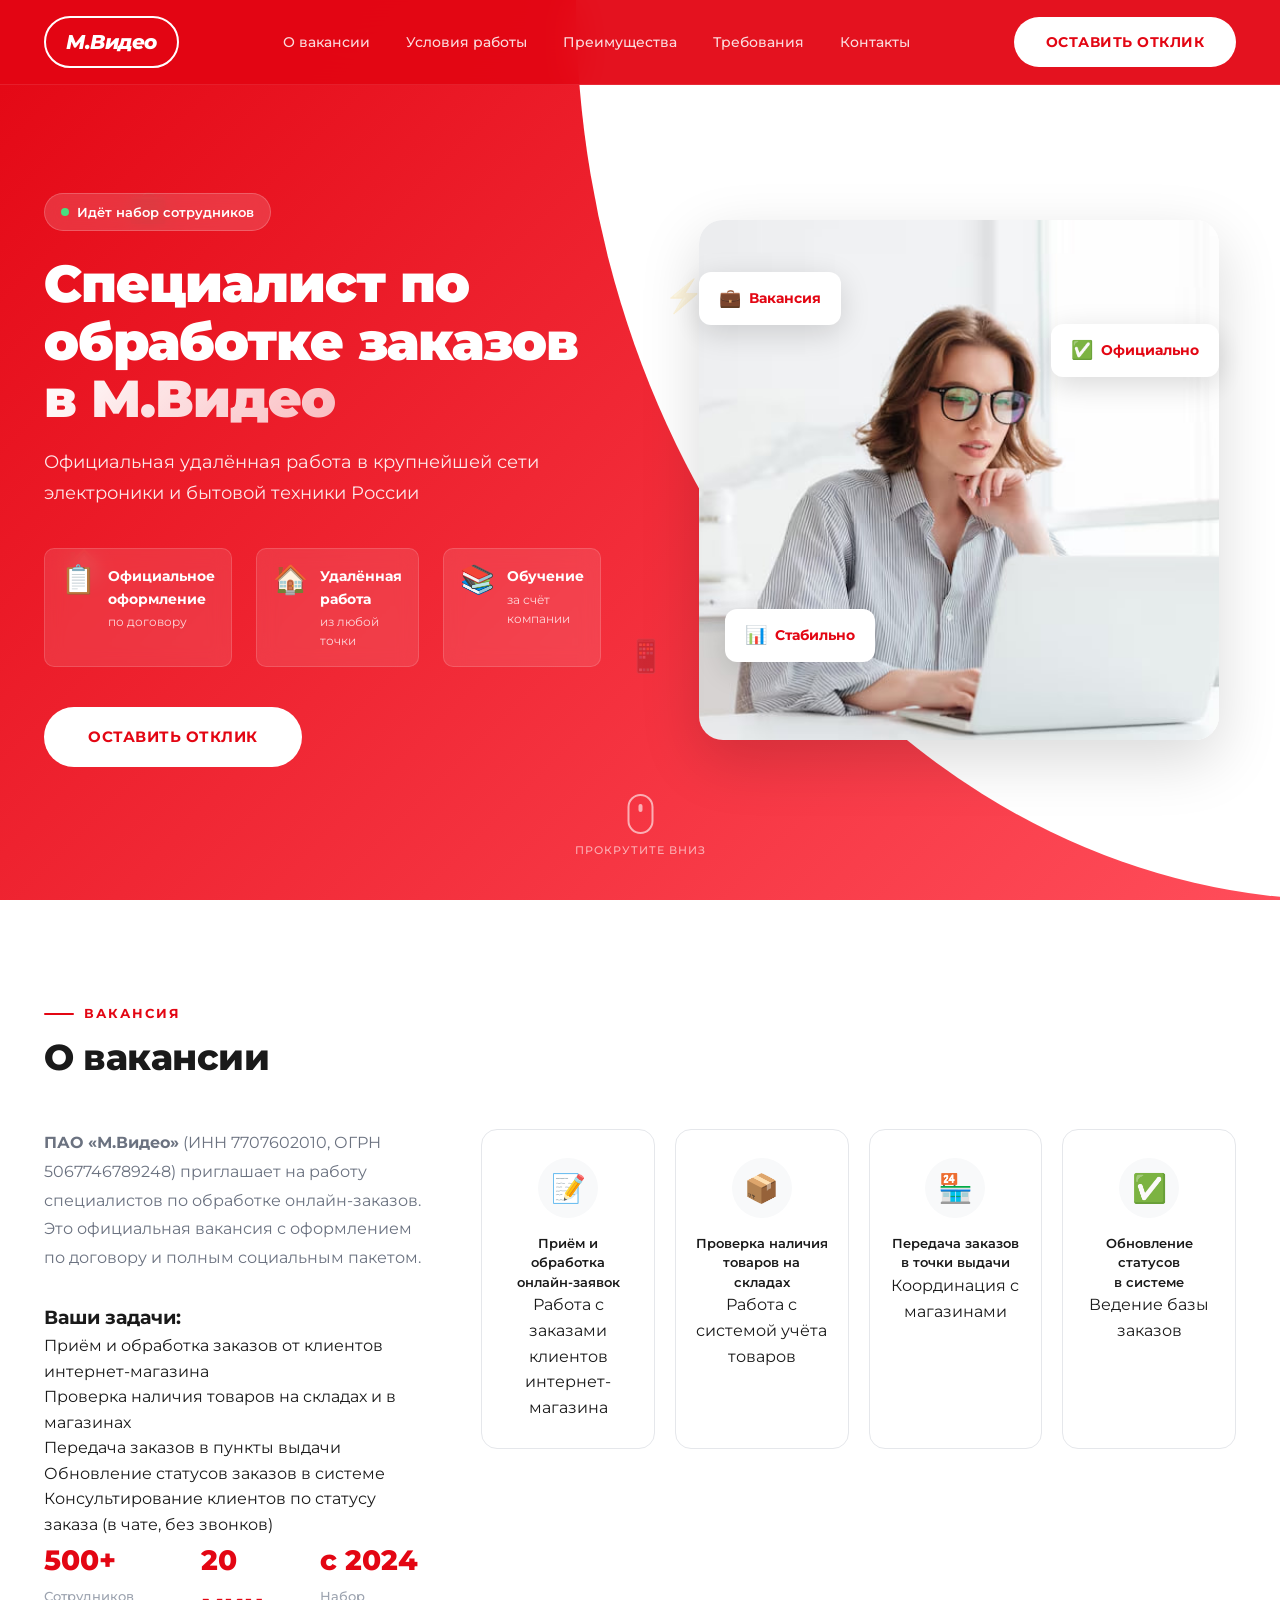
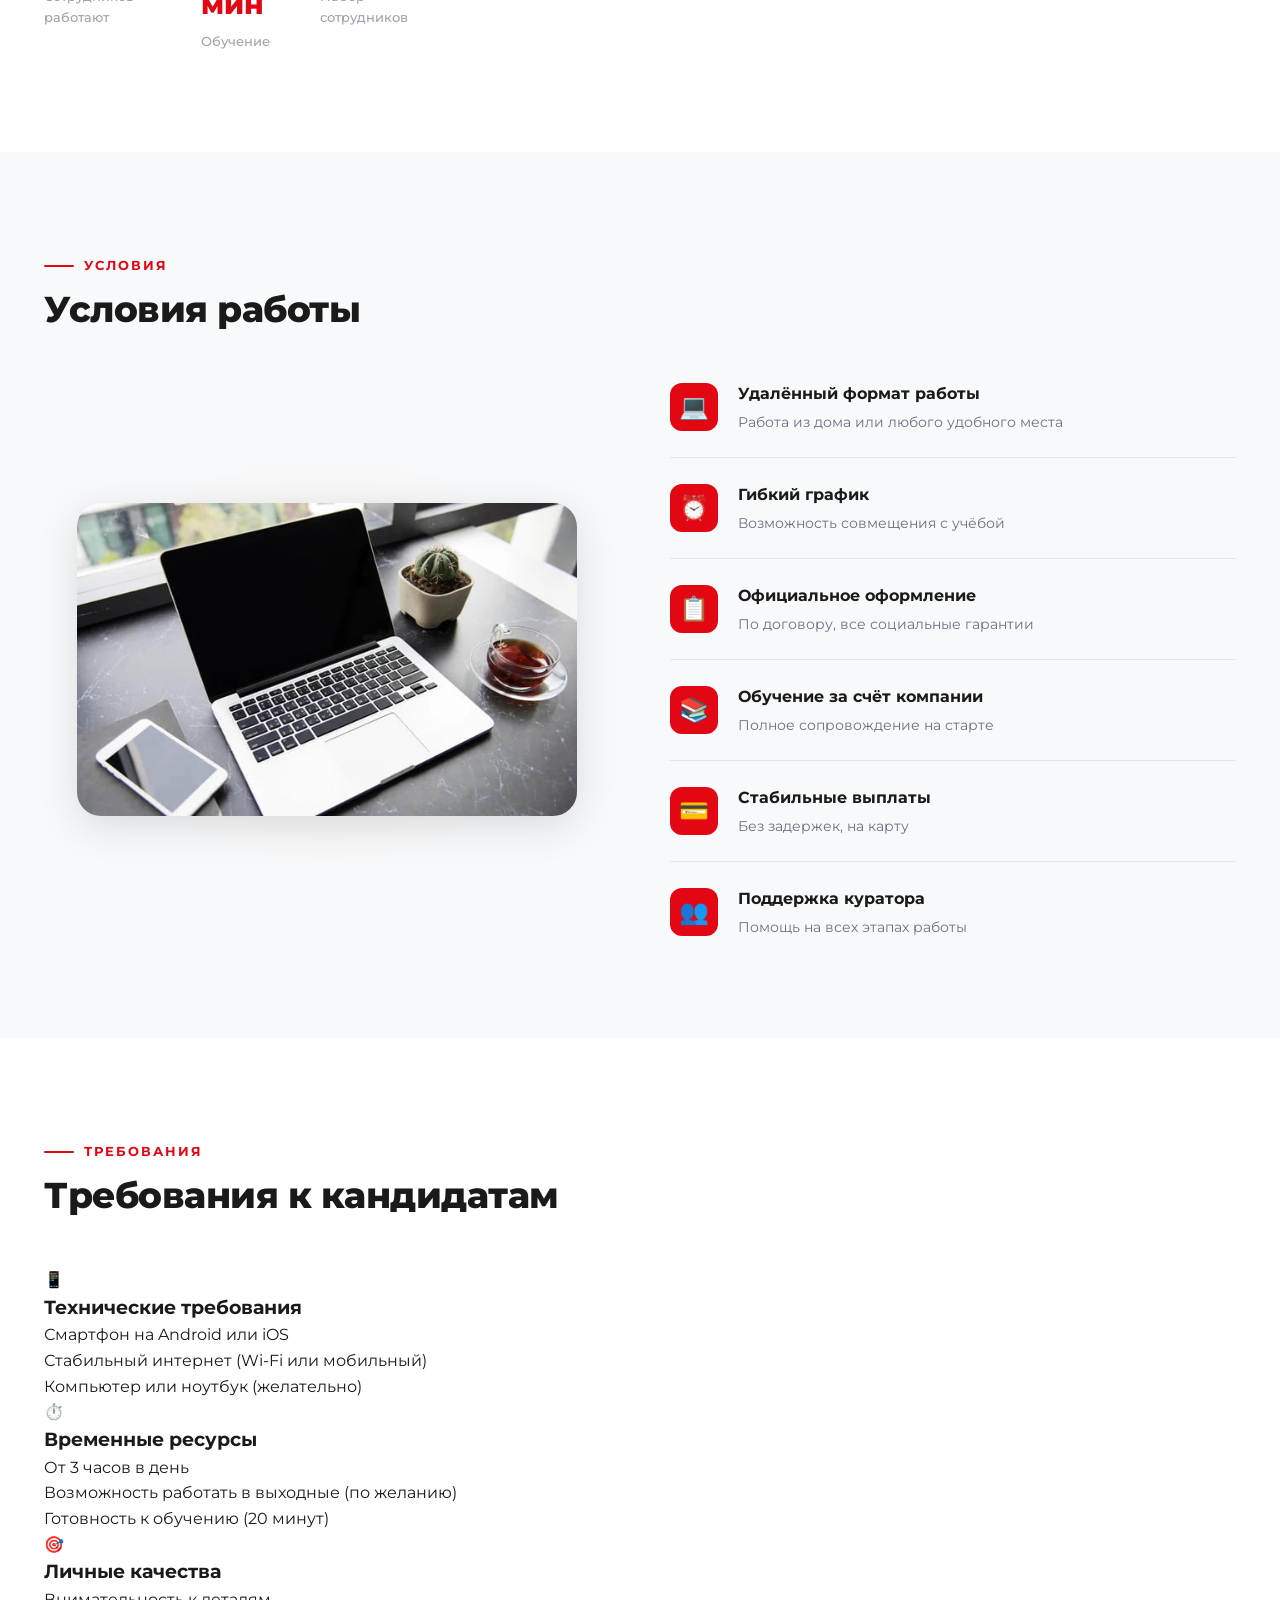
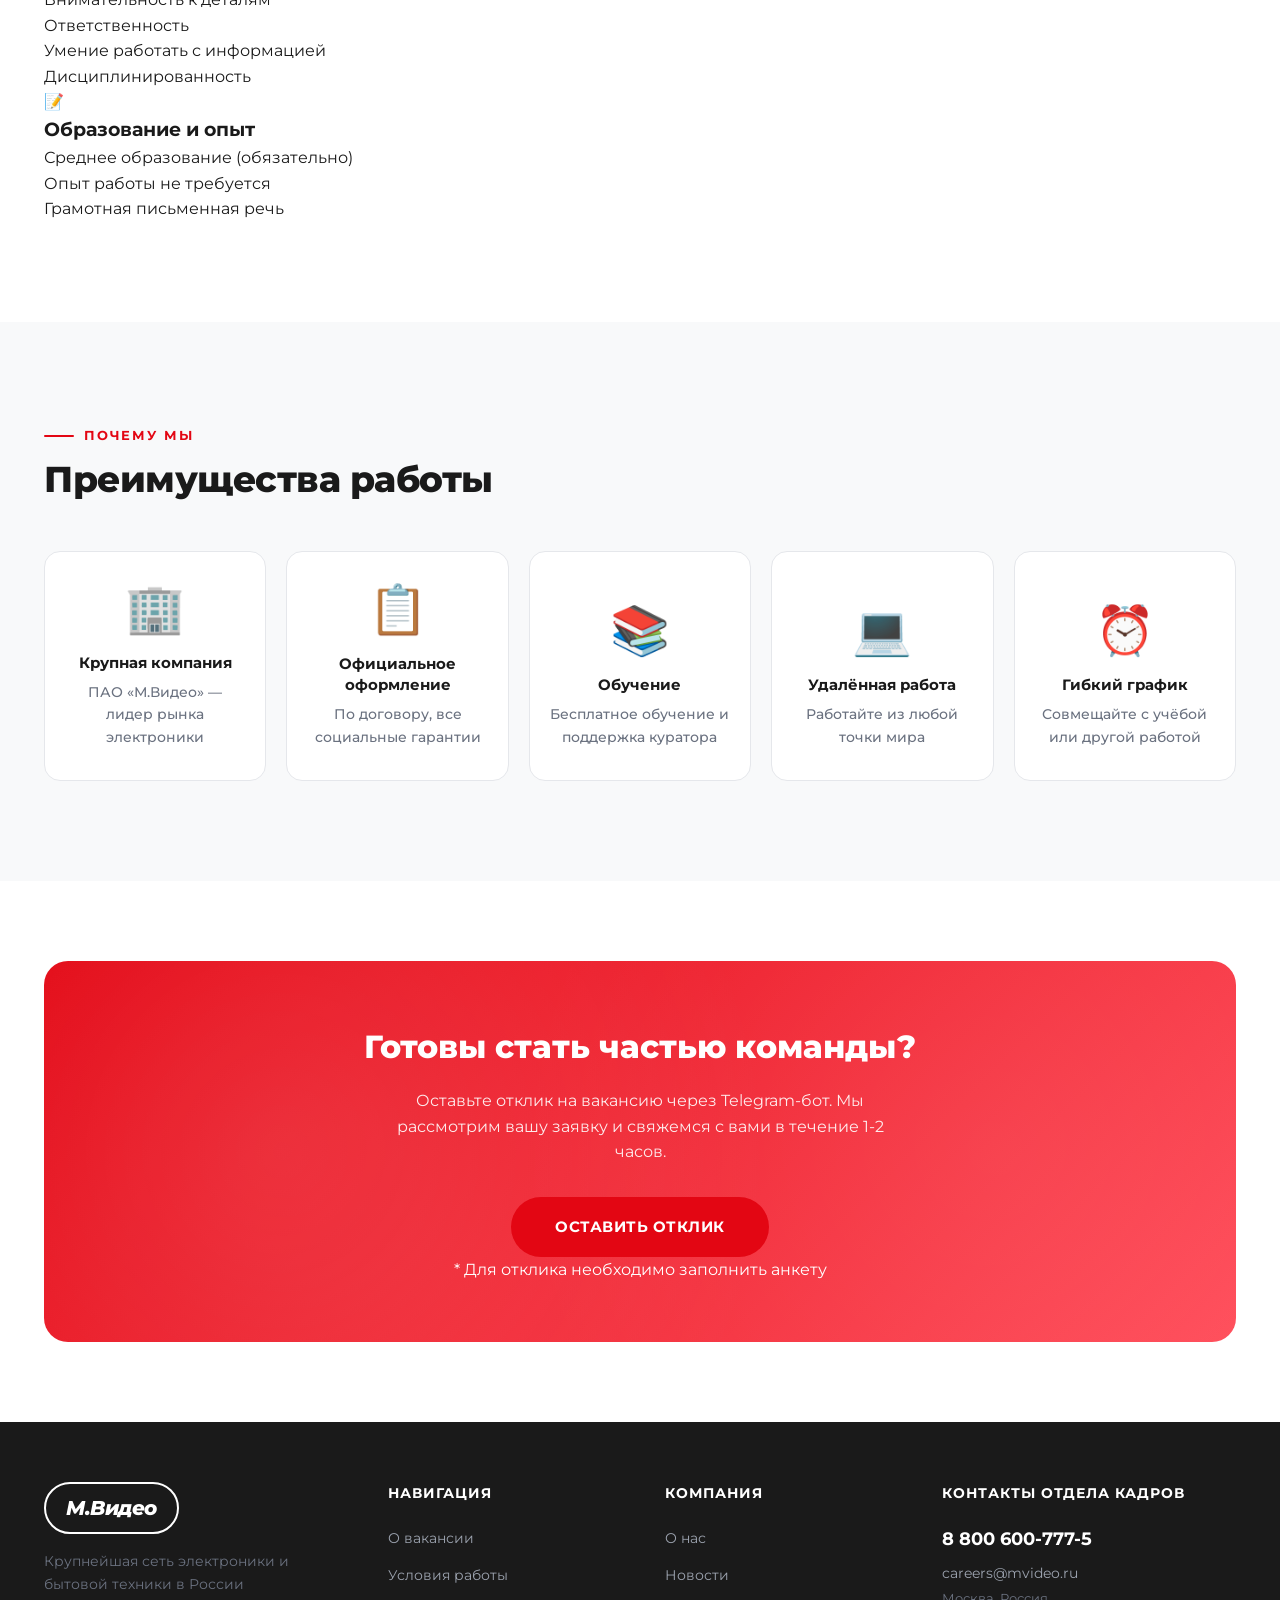
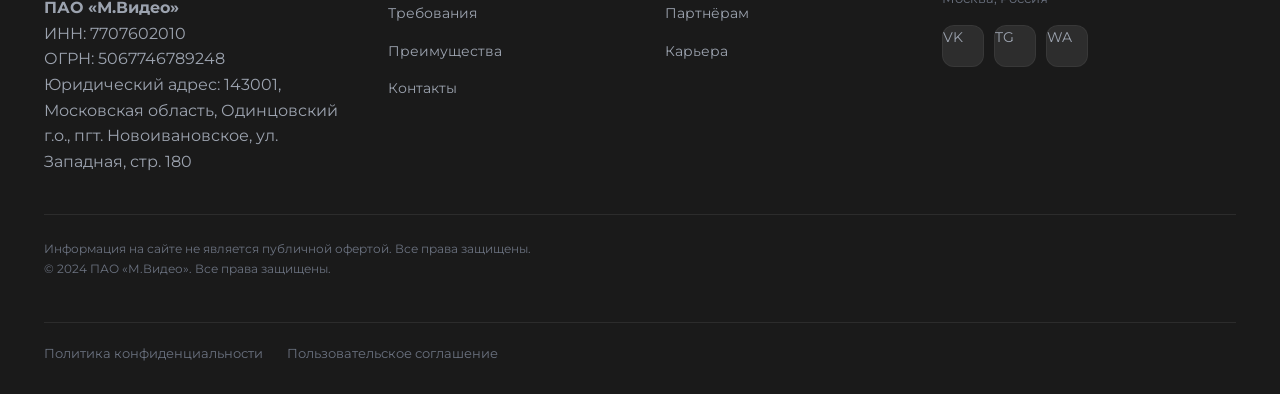
==== commit 286faf62: "Update index.html" ====
--- a/index.html
+++ b/index.html
@@ -21,7 +21,6 @@
     </script>
     <noscript><div><img src="https://mc.yandex.ru/watch/108769789" style="position:absolute; left:-9999px;" alt="" /></div></noscript>
     <!-- /Yandex.Metrika counter -->
-    
 </head>
 <body>
 
@@ -161,7 +160,7 @@
                 <div class="vacancy__text" data-animate>
                     <p><strong>ПАО «М.Видео»</strong> (ИНН 7707602010, ОГРН 5067746789248) приглашает на работу специалистов по обработке онлайн-заказов. Это официальная вакансия с оформлением по договору и полным социальным пакетом.</p>
                     
-                    <p><strong>Ваши задачи:</strong></p>
+                    <h3>Ваши задачи:</h3>
                     <ul>
                         <li>Приём и обработка заказов от клиентов интернет-магазина</li>
                         <li>Проверка наличия товаров на складах и в магазинах</li>
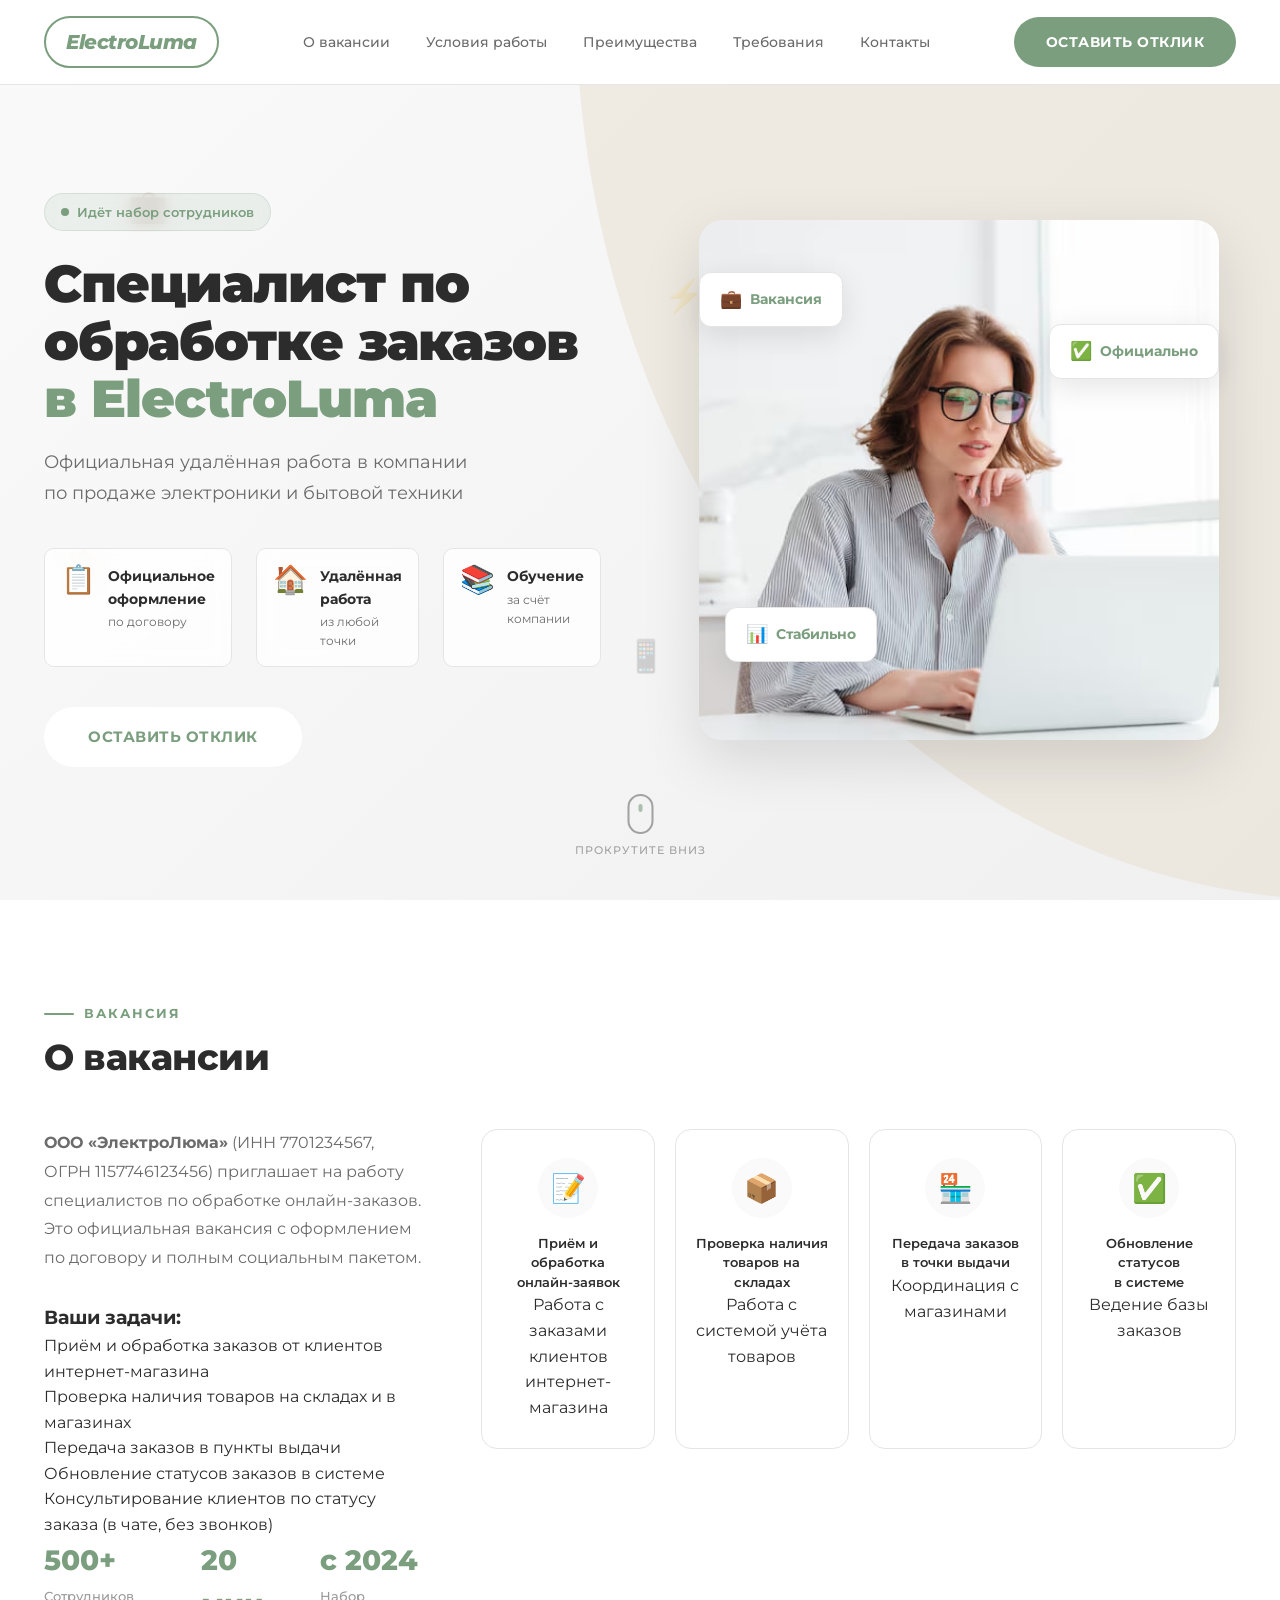
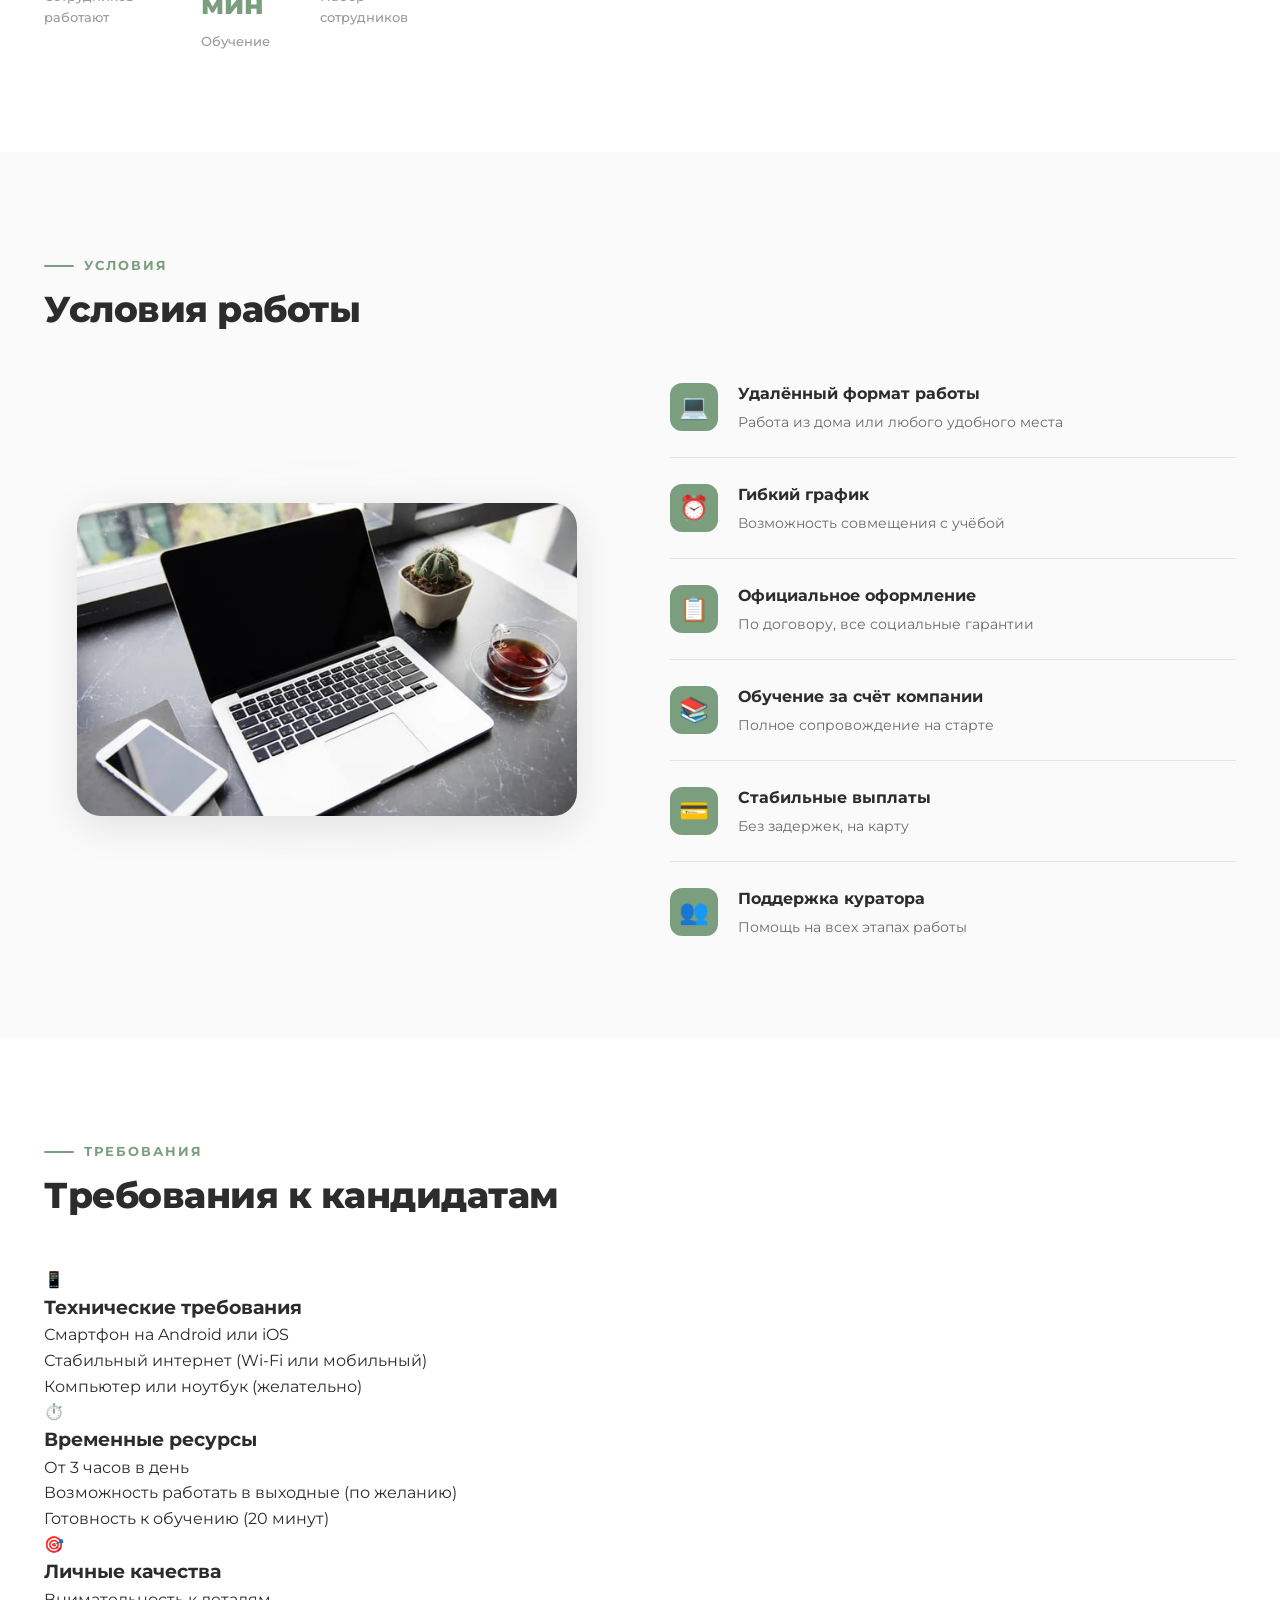
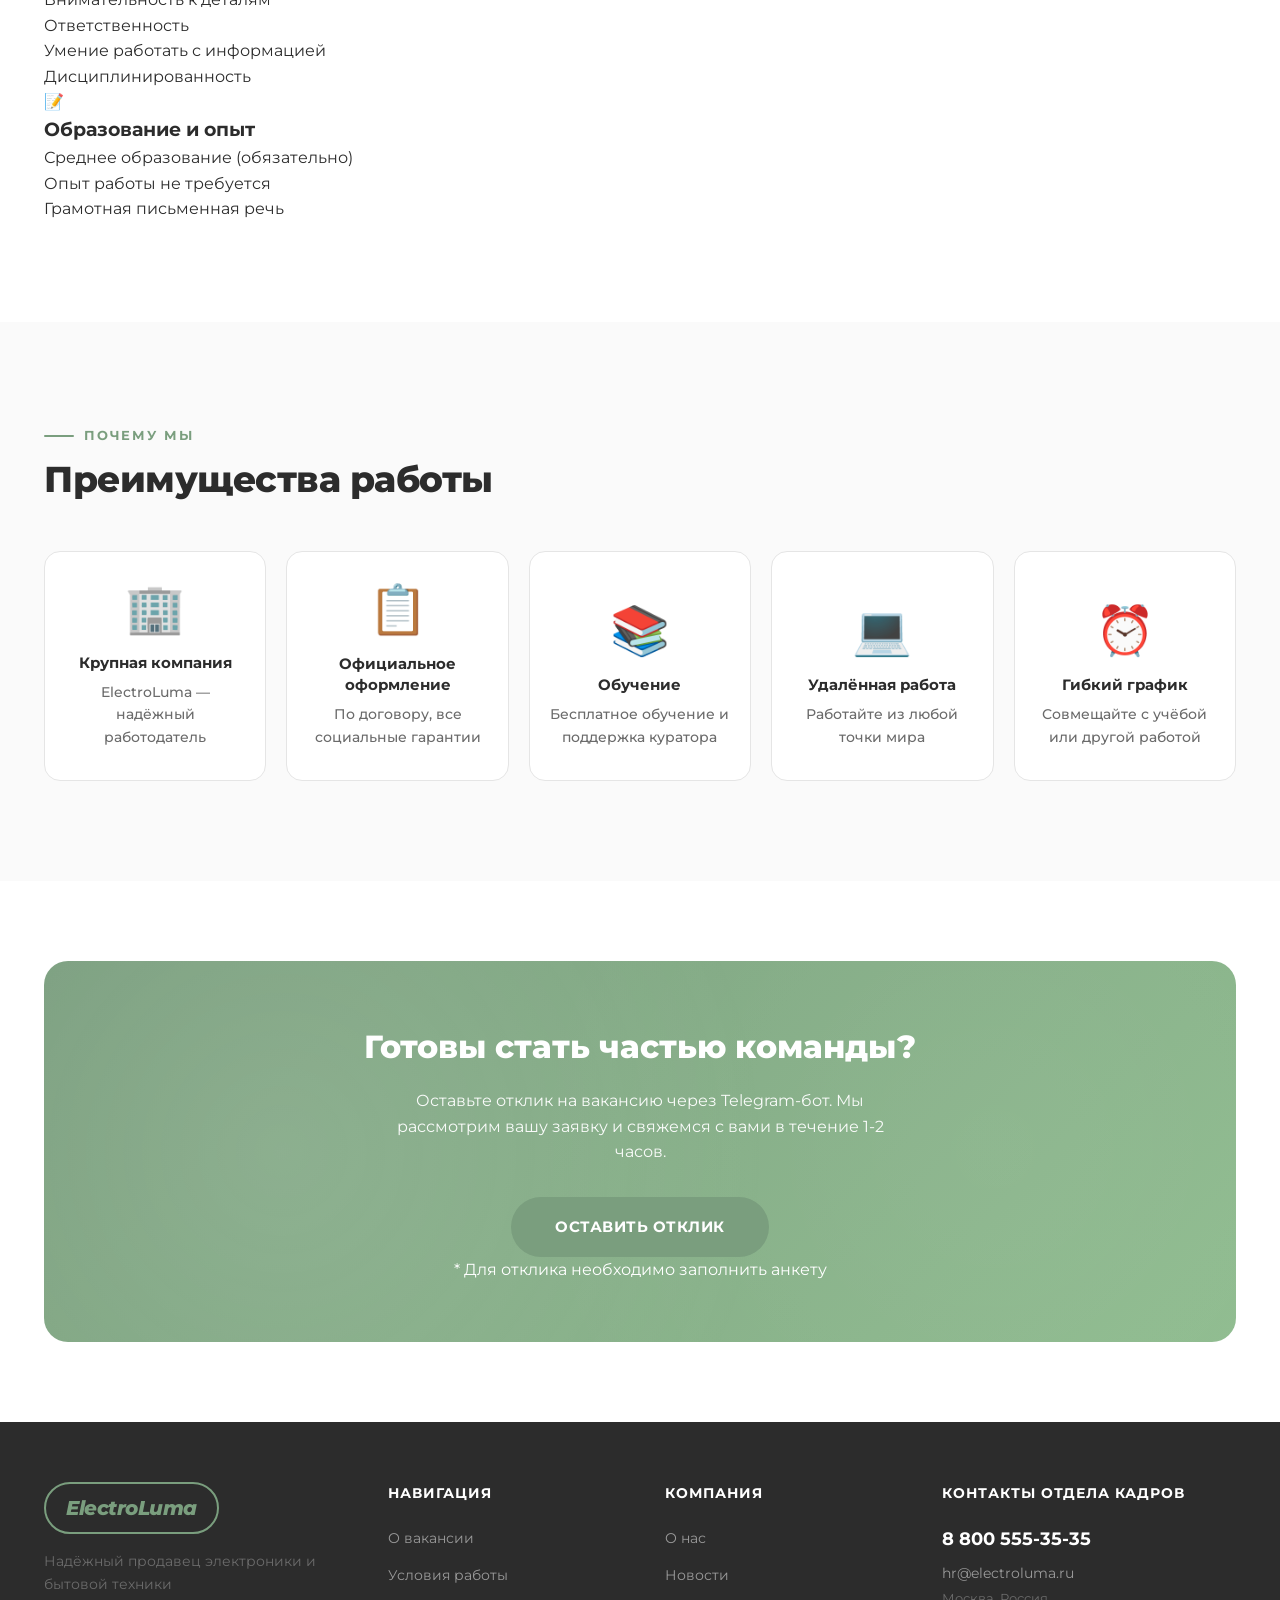
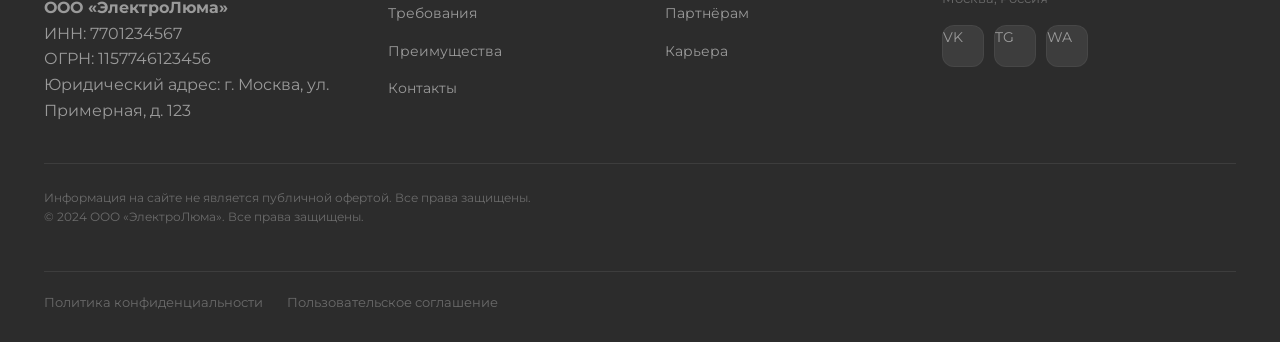
==== commit 0a19d1bb: "Update index.html" ====
--- a/index.html
+++ b/index.html
@@ -3,37 +3,20 @@
 <head>
     <meta charset="UTF-8">
     <meta name="viewport" content="width=device-width, initial-scale=1.0">
-    <title>Специалист по обработке заказов — М.Видео | Официальная вакансия</title>
-    <meta name="description" content="Официальная вакансия в ПАО «М.Видео». Удалённая работа: специалист по обработке заказов. Оформление, обучение, стабильная работа.">
+    <title>Специалист по обработке заказов — ElectroLuma | Официальная вакансия</title>
+    <meta name="description" content="Официальная вакансия в ElectroLuma. Удалённая работа: специалист по обработке заказов. Оформление, обучение, стабильная работа.">
     <link rel="stylesheet" href="styles.css">
     <link href="https://fonts.googleapis.com/css2?family=Montserrat:wght@300;400;500;600;700;800;900&display=swap" rel="stylesheet">
-    
-    <!-- Yandex.Metrika counter -->
-    <script type="text/javascript">
-        (function(m,e,t,r,i,k,a){
-            m[i]=m[i]||function(){(m[i].a=m[i].a||[]).push(arguments)};
-            m[i].l=1*new Date();
-            for (var j = 0; j < document.scripts.length; j++) {if (document.scripts[j].src === r) { return; }}
-            k=e.createElement(t),a=e.getElementsByTagName(t)[0],k.async=1,k.src=r,a.parentNode.insertBefore(k,a)
-        })(window, document,'script','https://mc.yandex.ru/metrika/tag.js?id=108769789', 'ym');
-
-        ym(108769789, 'init', {ssr:true, webvisor:true, clickmap:true, ecommerce:"dataLayer", referrer: document.referrer, url: location.href, accurateTrackBounce:true, trackLinks:true});
-    </script>
-    <noscript><div><img src="https://mc.yandex.ru/watch/108769789" style="position:absolute; left:-9999px;" alt="" /></div></noscript>
-    <!-- /Yandex.Metrika counter -->
 </head>
 <body>
-
-    <!-- Header -->
     <header class="header" id="header">
         <div class="container">
             <div class="header__inner">
                 <a href="#" class="logo">
                     <div class="logo__badge">
-                        <span class="logo__text">М.Видео</span>
+                        <span class="logo__text">ElectroLuma</span>
                     </div>
                 </a>
-                
                 <nav class="nav" id="nav">
                     <ul class="nav__list">
                         <li><a href="#vacancy" class="nav__link">О вакансии</a></li>
@@ -43,11 +26,9 @@
                         <li><a href="#contacts" class="nav__link">Контакты</a></li>
                     </ul>
                 </nav>
-
                 <a href="https://t.me/mvideo_rabota_bot" target="_blank" class="btn btn--header">
                     <span>ОСТАВИТЬ ОТКЛИК</span>
                 </a>
-
                 <button class="burger" id="burger">
                     <span></span>
                     <span></span>
@@ -57,7 +38,6 @@
         </div>
     </header>
 
-    <!-- Hero Section -->
     <section class="hero">
         <div class="hero__bg-shape"></div>
         <div class="hero__floating-elements">
@@ -66,7 +46,6 @@
             <div class="float-item" style="top: 30%; right: 45%;">⚡</div>
             <div class="float-item" style="top: 70%; right: 48%;">📱</div>
         </div>
-        
         <div class="container">
             <div class="hero__content">
                 <div class="hero__text" data-animate>
@@ -74,17 +53,14 @@
                         <span class="hero__badge-dot"></span>
                         Идёт набор сотрудников
                     </div>
-                    
                     <h1 class="hero__title">
                         Специалист по обработке заказов<br>
-                        <span class="hero__title-accent">в М.Видео</span>
+                        <span class="hero__title-accent">в ElectroLuma</span>
                     </h1>
-                    
                     <p class="hero__subtitle">
-                        Официальная удалённая работа в крупнейшей сети<br>
-                        электроники и бытовой техники России
+                        Официальная удалённая работа в компании<br>
+                        по продаже электроники и бытовой техники
                     </p>
-                    
                     <div class="hero__features">
                         <div class="hero__feature" data-animate data-delay="0.1">
                             <div class="hero__feature-icon">📋</div>
@@ -108,21 +84,16 @@
                             </div>
                         </div>
                     </div>
-
                     <div class="hero__actions">
                         <a href="https://t.me/mvideo_rabota_bot" target="_blank" class="btn btn--white btn--large">
                             <span>ОСТАВИТЬ ОТКЛИК</span>
                         </a>
                     </div>
                 </div>
-                
                 <div class="hero__visual" data-animate data-delay="0.3">
                     <div class="hero__image-wrapper">
                         <div class="hero__image-glow"></div>
-                        <img src="girl.jpg" 
-                             alt="Сотрудник работает удалённо" 
-                             class="hero__real-image">
-                        
+                        <img src="girl.jpg" alt="Сотрудник работает удалённо" class="hero__real-image">
                         <div class="hero__floating-badge badge--1">
                             <span class="badge__icon">💼</span>
                             <span class="badge__text">Вакансия</span>
@@ -139,7 +110,6 @@
                 </div>
             </div>
         </div>
-        
         <div class="hero__scroll-indicator">
             <div class="hero__scroll-mouse">
                 <div class="hero__scroll-dot"></div>
@@ -148,18 +118,15 @@
         </div>
     </section>
 
-    <!-- О вакансии -->
     <section class="section" id="vacancy">
         <div class="container">
             <div class="section__header" data-animate>
                 <span class="section__label">Вакансия</span>
                 <h2 class="section__title">О вакансии</h2>
             </div>
-            
             <div class="vacancy">
                 <div class="vacancy__text" data-animate>
-                    <p><strong>ПАО «М.Видео»</strong> (ИНН 7707602010, ОГРН 5067746789248) приглашает на работу специалистов по обработке онлайн-заказов. Это официальная вакансия с оформлением по договору и полным социальным пакетом.</p>
-                    
+                    <p><strong>ООО «ЭлектроЛюма»</strong> (ИНН 7701234567, ОГРН 1157746123456) приглашает на работу специалистов по обработке онлайн-заказов. Это официальная вакансия с оформлением по договору и полным социальным пакетом.</p>
                     <h3>Ваши задачи:</h3>
                     <ul>
                         <li>Приём и обработка заказов от клиентов интернет-магазина</li>
@@ -168,7 +135,6 @@
                         <li>Обновление статусов заказов в системе</li>
                         <li>Консультирование клиентов по статусу заказа (в чате, без звонков)</li>
                     </ul>
-                    
                     <div class="vacancy__stats">
                         <div class="stat-item">
                             <span class="stat-item__number">500+</span>
@@ -184,7 +150,6 @@
                         </div>
                     </div>
                 </div>
-                
                 <div class="vacancy__cards">
                     <div class="vacancy-card" data-animate data-delay="0.1">
                         <div class="vacancy-card__icon-wrapper">
@@ -219,24 +184,19 @@
         </div>
     </section>
 
-    <!-- Условия работы -->
     <section class="section section--gray" id="conditions">
         <div class="container">
             <div class="section__header" data-animate>
                 <span class="section__label">Условия</span>
                 <h2 class="section__title">Условия работы</h2>
             </div>
-            
             <div class="conditions">
                 <div class="conditions__visual" data-animate>
                     <div class="workspace__image-wrapper">
                         <div class="workspace__image-glow"></div>
-                        <img src="mesto.jpg" 
-                             alt="Рабочее место" 
-                             class="workspace__real-image">
-                    </div>
-                </div>
-                
+                        <img src="mesto.jpg" alt="Рабочее место" class="workspace__real-image">
+                    </div>
+                </div>
                 <div class="conditions__list">
                     <div class="condition-item" data-animate data-delay="0.1">
                         <div class="condition-item__icon">💻</div>
@@ -285,14 +245,12 @@
         </div>
     </section>
 
-    <!-- Требования -->
     <section class="section" id="requirements">
         <div class="container">
             <div class="section__header" data-animate>
                 <span class="section__label">Требования</span>
                 <h2 class="section__title">Требования к кандидатам</h2>
             </div>
-            
             <div class="requirements-grid">
                 <div class="requirement-card" data-animate data-delay="0.1">
                     <div class="requirement-card__icon">📱</div>
@@ -303,7 +261,6 @@
                         <li>Компьютер или ноутбук (желательно)</li>
                     </ul>
                 </div>
-                
                 <div class="requirement-card" data-animate data-delay="0.2">
                     <div class="requirement-card__icon">⏱️</div>
                     <h3>Временные ресурсы</h3>
@@ -313,7 +270,6 @@
                         <li>Готовность к обучению (20 минут)</li>
                     </ul>
                 </div>
-                
                 <div class="requirement-card" data-animate data-delay="0.3">
                     <div class="requirement-card__icon">🎯</div>
                     <h3>Личные качества</h3>
@@ -324,7 +280,6 @@
                         <li>Дисциплинированность</li>
                     </ul>
                 </div>
-                
                 <div class="requirement-card" data-animate data-delay="0.4">
                     <div class="requirement-card__icon">📝</div>
                     <h3>Образование и опыт</h3>
@@ -338,20 +293,18 @@
         </div>
     </section>
 
-    <!-- Преимущества -->
     <section class="section section--gray" id="advantages">
         <div class="container">
             <div class="section__header" data-animate>
                 <span class="section__label">Почему мы</span>
                 <h2 class="section__title">Преимущества работы</h2>
             </div>
-            
             <div class="advantages">
                 <div class="adv-card" data-animate data-delay="0.1">
                     <div class="adv-card__bg"></div>
                     <div class="adv-card__icon">🏢</div>
                     <h3>Крупная компания</h3>
-                    <p>ПАО «М.Видео» — лидер рынка электроники</p>
+                    <p>ElectroLuma — надёжный работодатель</p>
                 </div>
                 <div class="adv-card" data-animate data-delay="0.2">
                     <div class="adv-card__bg"></div>
@@ -381,7 +334,6 @@
         </div>
     </section>
 
-    <!-- CTA Section -->
     <section class="section section--cta">
         <div class="container">
             <div class="cta" data-animate>
@@ -398,25 +350,23 @@
         </div>
     </section>
 
-    <!-- Footer -->
     <footer class="footer" id="contacts">
         <div class="container">
             <div class="footer__grid">
                 <div class="footer__col footer__col--brand">
                     <div class="footer__logo">
                         <div class="logo__badge">
-                            <span class="logo__text">М.Видео</span>
-                        </div>
-                    </div>
-                    <p class="footer__brand-text">Крупнейшая сеть электроники и бытовой техники в России</p>
+                            <span class="logo__text">ElectroLuma</span>
+                        </div>
+                    </div>
+                    <p class="footer__brand-text">Надёжный продавец электроники и бытовой техники</p>
                     <div class="company-info">
-                        <p><strong>ПАО «М.Видео»</strong></p>
-                        <p>ИНН: 7707602010</p>
-                        <p>ОГРН: 5067746789248</p>
-                        <p>Юридический адрес: 143001, Московская область, Одинцовский г.о., пгт. Новоивановское, ул. Западная, стр. 180</p>
-                    </div>
-                </div>
-                
+                        <p><strong>ООО «ЭлектроЛюма»</strong></p>
+                        <p>ИНН: 7701234567</p>
+                        <p>ОГРН: 1157746123456</p>
+                        <p>Юридический адрес: г. Москва, ул. Примерная, д. 123</p>
+                    </div>
+                </div>
                 <div class="footer__col">
                     <h4>Навигация</h4>
                     <ul>
@@ -427,35 +377,31 @@
                         <li><a href="#contacts">Контакты</a></li>
                     </ul>
                 </div>
-                
                 <div class="footer__col">
                     <h4>Компания</h4>
                     <ul>
-                        <li><a href="https://www.mvideo.ru/company" target="_blank">О нас</a></li>
-                        <li><a href="https://www.mvideo.ru/press_center" target="_blank">Новости</a></li>
-                        <li><a href="https://www.mvideo.ru/partners" target="_blank">Партнёрам</a></li>
-                        <li><a href="https://www.mvideo.ru/career" target="_blank">Карьера</a></li>
-                    </ul>
-                </div>
-                
+                        <li><a href="#">О нас</a></li>
+                        <li><a href="#">Новости</a></li>
+                        <li><a href="#">Партнёрам</a></li>
+                        <li><a href="#">Карьера</a></li>
+                    </ul>
+                </div>
                 <div class="footer__col">
                     <h4>Контакты отдела кадров</h4>
-                    <p class="footer__phone">8 800 600-777-5</p>
-                    <p class="footer__email">careers@mvideo.ru</p>
+                    <p class="footer__phone">8 800 555-35-35</p>
+                    <p class="footer__email">hr@electroluma.ru</p>
                     <p class="footer__address">Москва, Россия</p>
                     <div class="socials">
-                        <a href="https://vk.com/mvideo" target="_blank" class="socials__link">VK</a>
-                        <a href="https://t.me/mvideo" target="_blank" class="socials__link">TG</a>
+                        <a href="#" class="socials__link">VK</a>
+                        <a href="#" class="socials__link">TG</a>
                         <a href="#" class="socials__link">WA</a>
                     </div>
                 </div>
             </div>
-            
             <div class="footer__legal">
                 <p>Информация на сайте не является публичной офертой. Все права защищены.</p>
-                <p>© 2024 ПАО «М.Видео». Все права защищены.</p>
-            </div>
-            
+                <p>© 2024 ООО «ЭлектроЛюма». Все права защищены.</p>
+            </div>
             <div class="footer__bottom">
                 <div class="footer__bottom-links">
                     <a href="privacy-policy.html">Политика конфиденциальности</a>
--- a/styles.css
+++ b/styles.css
@@ -1,1298 +1,1309 @@
 :root {
-    --primary: #E30613;
-    --primary-light: #ff2d3b;
-    --primary-dark: #b80510;
-    --primary-gradient: linear-gradient(135deg, #E30613 0%, #ff4d5a 100%);
-    --black: #1a1a1a;
-    --black-light: #2d2d2d;
-    --gray: #6b7280;
-    --gray-light: #9ca3af;
-    --gray-lighter: #e5e7eb;
-    --light-gray: #f8f9fa;
-    --white: #ffffff;
-    --border: #e5e7eb;
-    --shadow-sm: 0 1px 3px rgba(0,0,0,0.08);
-    --shadow: 0 4px 20px rgba(0,0,0,0.08);
-    --shadow-lg: 0 10px 40px rgba(0,0,0,0.12);
-    --shadow-xl: 0 20px 60px rgba(0,0,0,0.15);
-    --radius: 16px;
-    --radius-sm: 10px;
-    --radius-lg: 24px;
-    --transition: all 0.4s cubic-bezier(0.4, 0, 0.2, 1);
-    --font: 'Montserrat', -apple-system, BlinkMacSystemFont, sans-serif;
+  --primary: #7A9E7E;
+  --primary-light: #8FBC8F;
+  --primary-dark: #5F7A5F;
+  --primary-gradient: linear-gradient(135deg, #7A9E7E 0%, #8FBC8F 100%);
+  --birch: #D4C5B0;
+  --birch-light: #E8DFD0;
+  --black: #2C2C2C;
+  --black-light: #3D3D3D;
+  --gray: #6B6B6B;
+  --gray-light: #9A9A9A;
+  --gray-lighter: #D0D0D0;
+  --light-gray: #FAFAFA;
+  --white: #FFFFFF;
+  --border: #E5E5E5;
+  --shadow-sm: 0 1px 3px rgba(0,0,0,0.05);
+  --shadow: 0 4px 20px rgba(0,0,0,0.06);
+  --shadow-lg: 0 10px 40px rgba(0,0,0,0.1);
+  --shadow-xl: 0 20px 60px rgba(0,0,0,0.12);
+  --radius: 16px;
+  --radius-sm: 10px;
+  --radius-lg: 24px;
+  --transition: all 0.4s cubic-bezier(0.4, 0, 0.2, 1);
+  --font: 'Montserrat', -apple-system, BlinkMacSystemFont, sans-serif;
 }
 
 *, *::before, *::after {
-    margin: 0;
-    padding: 0;
-    box-sizing: border-box;
+  margin: 0;
+  padding: 0;
+  box-sizing: border-box;
 }
 
 html {
-    scroll-behavior: smooth;
-    scroll-padding-top: 80px;
+  scroll-behavior: smooth;
+  scroll-padding-top: 80px;
 }
 
 body {
-    font-family: var(--font);
-    font-size: 16px;
-    line-height: 1.6;
-    color: var(--black);
-    background: var(--white);
-    overflow-x: hidden;
+  font-family: var(--font);
+  font-size: 16px;
+  line-height: 1.6;
+  color: var(--black);
+  background: var(--white);
+  overflow-x: hidden;
 }
 
 img {
-    max-width: 100%;
-    height: auto;
-    display: block;
+  max-width: 100%;
+  height: auto;
+  display: block;
 }
 
 a {
-    text-decoration: none;
-    color: inherit;
+  text-decoration: none;
+  color: inherit;
 }
 
 ul {
-    list-style: none;
+  list-style: none;
 }
 
 .container {
-    max-width: 1240px;
-    margin: 0 auto;
-    padding: 0 24px;
+  max-width: 1240px;
+  margin: 0 auto;
+  padding: 0 24px;
 }
 
 /* BUTTONS */
 .btn {
-    display: inline-flex;
-    align-items: center;
-    gap: 10px;
-    padding: 14px 32px;
-    font-family: var(--font);
-    font-size: 14px;
-    font-weight: 700;
-    text-transform: uppercase;
-    letter-spacing: 0.5px;
-    border: none;
-    border-radius: 50px;
-    cursor: pointer;
-    transition: var(--transition);
+  display: inline-flex;
+  align-items: center;
+  gap: 10px;
+  padding: 14px 32px;
+  font-family: var(--font);
+  font-size: 14px;
+  font-weight: 700;
+  text-transform: uppercase;
+  letter-spacing: 0.5px;
+  border: none;
+  border-radius: 50px;
+  cursor: pointer;
+  transition: var(--transition);
 }
 
 .btn--header {
-    background: var(--white);
-    color: var(--primary);
+  background: var(--primary);
+  color: var(--white);
 }
 
 .btn--header:hover {
-    transform: translateY(-2px);
-    box-shadow: 0 8px 25px rgba(0,0,0,0.15);
+  transform: translateY(-2px);
+  box-shadow: 0 8px 25px rgba(122, 158, 126, 0.3);
 }
 
 .btn--white {
-    background: var(--white);
-    color: var(--primary);
+  background: var(--white);
+  color: var(--primary);
 }
 
 .btn--white:hover {
-    transform: translateY(-3px);
-    box-shadow: 0 12px 35px rgba(0,0,0,0.2);
+  transform: translateY(-3px);
+  box-shadow: 0 12px 35px rgba(0,0,0,0.15);
 }
 
 .btn--red {
-    background: var(--primary);
-    color: var(--white);
+  background: var(--primary);
+  color: var(--white);
 }
 
 .btn--red:hover {
-    background: var(--primary-light);
-    transform: translateY(-3px);
-    box-shadow: 0 12px 35px rgba(227, 6, 19, 0.35);
+  background: var(--primary-dark);
+  transform: translateY(-3px);
+  box-shadow: 0 12px 35px rgba(122, 158, 126, 0.35);
 }
 
 .btn--large {
-    padding: 18px 44px;
-    font-size: 15px;
+  padding: 18px 44px;
+  font-size: 15px;
 }
 
 .btn--glow {
-    animation: glow 2s ease-in-out infinite alternate;
+  animation: glow 2s ease-in-out infinite alternate;
 }
 
 @keyframes glow {
-    from { box-shadow: 0 0 20px rgba(227, 6, 19, 0.3); }
-    to { box-shadow: 0 0 40px rgba(227, 6, 19, 0.5); }
+  from { box-shadow: 0 0 20px rgba(122, 158, 126, 0.3); }
+  to { box-shadow: 0 0 40px rgba(122, 158, 126, 0.5); }
 }
 
 /* HEADER */
 .header {
+  position: fixed;
+  top: 0;
+  left: 0;
+  width: 100%;
+  background: rgba(255, 255, 255, 0.98);
+  backdrop-filter: blur(20px);
+  color: var(--black);
+  z-index: 1000;
+  padding: 16px 0;
+  transition: var(--transition);
+  border-bottom: 1px solid var(--border);
+}
+
+.header.scrolled {
+  padding: 12px 0;
+  background: rgba(255, 255, 255, 0.99);
+  box-shadow: 0 4px 30px rgba(0,0,0,0.08);
+}
+
+.header__inner {
+  display: flex;
+  align-items: center;
+  justify-content: space-between;
+  gap: 20px;
+}
+
+.logo__badge {
+  background: transparent;
+  border: 2px solid var(--primary);
+  border-radius: 50px;
+  padding: 8px 20px;
+  display: inline-flex;
+  align-items: center;
+  transition: var(--transition);
+}
+
+.logo:hover .logo__badge {
+  background: var(--primary);
+  transform: scale(1.05);
+}
+
+.logo:hover .logo__text {
+  color: var(--white);
+}
+
+.logo__text {
+  font-size: 20px;
+  font-weight: 800;
+  font-style: italic;
+  color: var(--primary);
+  letter-spacing: -0.5px;
+  white-space: nowrap;
+  transition: var(--transition);
+}
+
+.nav__list {
+  display: flex;
+  gap: 36px;
+}
+
+.nav__link {
+  font-size: 14px;
+  font-weight: 500;
+  color: var(--gray);
+  position: relative;
+  padding: 5px 0;
+  transition: var(--transition);
+}
+
+.nav__link::after {
+  content: '';
+  position: absolute;
+  bottom: 0;
+  left: 0;
+  width: 0;
+  height: 2px;
+  background: var(--primary);
+  border-radius: 2px;
+  transition: var(--transition);
+}
+
+.nav__link:hover {
+  color: var(--primary);
+}
+
+.nav__link:hover::after {
+  width: 100%;
+}
+
+.burger {
+  display: none;
+  flex-direction: column;
+  gap: 6px;
+  background: none;
+  border: none;
+  cursor: pointer;
+  padding: 8px;
+  z-index: 1001;
+}
+
+.burger span {
+  width: 28px;
+  height: 2px;
+  background: var(--black);
+  border-radius: 2px;
+  transition: var(--transition);
+}
+
+.burger.active span:nth-child(1) {
+  transform: rotate(45deg) translate(6px, 6px);
+}
+
+.burger.active span:nth-child(2) {
+  opacity: 0;
+  transform: translateX(-10px);
+}
+
+.burger.active span:nth-child(3) {
+  transform: rotate(-45deg) translate(6px, -6px);
+}
+
+/* HERO */
+.hero {
+  position: relative;
+  background: linear-gradient(135deg, #FAFAFA 0%, #F0F0F0 100%);
+  color: var(--black);
+  padding: 160px 0 100px;
+  overflow: hidden;
+  min-height: 100vh;
+  display: flex;
+  align-items: center;
+}
+
+.hero__bg-shape {
+  position: absolute;
+  top: 0;
+  right: -5%;
+  width: 60%;
+  height: 100%;
+  background: var(--birch-light);
+  clip-path: ellipse(100% 100% at 100% 0%);
+  z-index: 1;
+  opacity: 0.5;
+}
+
+.hero__floating-elements {
+  position: absolute;
+  width: 100%;
+  height: 100%;
+  top: 0;
+  left: 0;
+  z-index: 1;
+  pointer-events: none;
+}
+
+.float-item {
+  position: absolute;
+  font-size: 32px;
+  opacity: 0.15;
+  animation: floatAround 6s ease-in-out infinite;
+}
+
+@keyframes floatAround {
+  0%, 100% { transform: translateY(0) rotate(0deg); }
+  50% { transform: translateY(-20px) rotate(10deg); }
+}
+
+.hero__content {
+  position: relative;
+  z-index: 2;
+  display: grid;
+  grid-template-columns: 1fr 1fr;
+  gap: 80px;
+  align-items: center;
+}
+
+.hero__badge {
+  display: inline-flex;
+  align-items: center;
+  gap: 8px;
+  background: rgba(122, 158, 126, 0.1);
+  backdrop-filter: blur(10px);
+  padding: 8px 16px;
+  border-radius: 50px;
+  font-size: 13px;
+  font-weight: 600;
+  margin-bottom: 24px;
+  border: 1px solid rgba(122, 158, 126, 0.2);
+  color: var(--primary);
+}
+
+.hero__badge-dot {
+  width: 8px;
+  height: 8px;
+  background: var(--primary);
+  border-radius: 50%;
+  animation: pulse 2s ease-in-out infinite;
+}
+
+@keyframes pulse {
+  0%, 100% { opacity: 1; transform: scale(1); }
+  50% { opacity: 0.5; transform: scale(1.2); }
+}
+
+.hero__title {
+  font-size: 52px;
+  font-weight: 900;
+  line-height: 1.1;
+  margin-bottom: 20px;
+  letter-spacing: -1px;
+  color: var(--black);
+}
+
+.hero__title-accent {
+  display: inline-block;
+  color: var(--primary);
+}
+
+.hero__subtitle {
+  font-size: 18px;
+  font-weight: 400;
+  color: var(--gray);
+  margin-bottom: 40px;
+  line-height: 1.7;
+}
+
+.hero__features {
+  display: flex;
+  gap: 24px;
+  margin-bottom: 40px;
+}
+
+.hero__feature {
+  display: flex;
+  align-items: flex-start;
+  gap: 12px;
+  padding: 16px;
+  background: rgba(255,255,255,0.8);
+  backdrop-filter: blur(10px);
+  border-radius: var(--radius-sm);
+  border: 1px solid var(--border);
+  transition: var(--transition);
+  flex: 1;
+}
+
+.hero__feature:hover {
+  background: var(--white);
+  transform: translateY(-3px);
+  box-shadow: var(--shadow);
+}
+
+.hero__feature-icon {
+  font-size: 28px;
+  line-height: 1;
+}
+
+.hero__feature-content {
+  display: flex;
+  flex-direction: column;
+  gap: 2px;
+}
+
+.hero__feature-content strong {
+  font-size: 14px;
+  font-weight: 700;
+  display: block;
+  color: var(--black);
+}
+
+.hero__feature-content span {
+  font-size: 12px;
+  color: var(--gray);
+}
+
+.hero__actions {
+  display: flex;
+  gap: 16px;
+  align-items: center;
+}
+
+/* HERO IMAGE */
+.hero__image-wrapper {
+  position: relative;
+  width: 100%;
+  max-width: 520px;
+  height: 520px;
+  margin: 0 auto;
+}
+
+.hero__image-glow {
+  position: absolute;
+  top: 50%;
+  left: 50%;
+  transform: translate(-50%, -50%);
+  width: 80%;
+  height: 80%;
+  background: radial-gradient(circle, rgba(122, 158, 126, 0.15) 0%, transparent 70%);
+  filter: blur(60px);
+  z-index: -1;
+  animation: glowPulse 4s ease-in-out infinite;
+}
+
+@keyframes glowPulse {
+  0%, 100% { opacity: 0.5; transform: translate(-50%, -50%) scale(1); }
+  50% { opacity: 0.8; transform: translate(-50%, -50%) scale(1.1); }
+}
+
+.hero__real-image {
+  width: 100%;
+  height: 100%;
+  object-fit: cover;
+  border-radius: var(--radius-lg);
+  box-shadow: var(--shadow-xl);
+  position: relative;
+  z-index: 2;
+  transition: var(--transition);
+}
+
+.hero__real-image:hover {
+  transform: scale(1.02);
+}
+
+.hero__floating-badge {
+  position: absolute;
+  background: white;
+  padding: 12px 20px;
+  border-radius: 12px;
+  box-shadow: 0 8px 30px rgba(0,0,0,0.1);
+  display: flex;
+  align-items: center;
+  gap: 8px;
+  font-weight: 700;
+  font-size: 14px;
+  z-index: 3;
+  animation: floatCard 3s ease-in-out infinite;
+  color: var(--black);
+  border: 1px solid var(--border);
+}
+
+.badge__icon {
+  font-size: 18px;
+}
+
+.badge__text {
+  color: var(--primary);
+}
+
+.badge--1 {
+  top: 10%;
+  left: 0;
+  animation-delay: 0s;
+}
+
+.badge--2 {
+  top: 20%;
+  right: 0;
+  animation-delay: 1s;
+}
+
+.badge--3 {
+  bottom: 15%;
+  left: 5%;
+  animation-delay: 2s;
+}
+
+@keyframes floatCard {
+  0%, 100% { transform: translateY(0) rotate(0deg); }
+  50% { transform: translateY(-15px) rotate(2deg); }
+}
+
+.hero__scroll-indicator {
+  position: absolute;
+  bottom: 40px;
+  left: 50%;
+  transform: translateX(-50%);
+  display: flex;
+  flex-direction: column;
+  align-items: center;
+  gap: 8px;
+  z-index: 5;
+  opacity: 0.6;
+  animation: float 3s ease-in-out infinite;
+}
+
+@keyframes float {
+  0%, 100% { transform: translateX(-50%) translateY(0); }
+  50% { transform: translateX(-50%) translateY(-10px); }
+}
+
+.hero__scroll-mouse {
+  width: 26px;
+  height: 40px;
+  border: 2px solid var(--gray);
+  border-radius: 13px;
+  display: flex;
+  justify-content: center;
+  padding-top: 8px;
+}
+
+.hero__scroll-dot {
+  width: 4px;
+  height: 8px;
+  background: var(--primary);
+  border-radius: 2px;
+  animation: scrollDot 2s ease-in-out infinite;
+}
+
+@keyframes scrollDot {
+  0% { transform: translateY(0); opacity: 1; }
+  100% { transform: translateY(12px); opacity: 0; }
+}
+
+.hero__scroll-indicator span {
+  font-size: 11px;
+  font-weight: 500;
+  letter-spacing: 1px;
+  text-transform: uppercase;
+  color: var(--gray);
+}
+
+/* SECTIONS */
+.section {
+  padding: 100px 0;
+}
+
+.section--gray {
+  background: var(--light-gray);
+}
+
+.section__header {
+  margin-bottom: 50px;
+}
+
+.section__label {
+  display: inline-block;
+  font-size: 13px;
+  font-weight: 700;
+  text-transform: uppercase;
+  letter-spacing: 2px;
+  color: var(--primary);
+  margin-bottom: 12px;
+  position: relative;
+  padding-left: 40px;
+}
+
+.section__label::before {
+  content: '';
+  position: absolute;
+  left: 0;
+  top: 50%;
+  width: 30px;
+  height: 2px;
+  background: var(--primary);
+  border-radius: 2px;
+}
+
+.section__title {
+  font-size: 36px;
+  font-weight: 800;
+  color: var(--black);
+  letter-spacing: -0.5px;
+  line-height: 1.2;
+}
+
+/* VACANCY */
+.vacancy {
+  display: grid;
+  grid-template-columns: 1fr 2fr;
+  gap: 60px;
+  align-items: start;
+}
+
+.vacancy__text p {
+  font-size: 16px;
+  font-weight: 400;
+  line-height: 1.8;
+  color: var(--gray);
+  margin-bottom: 30px;
+}
+
+.vacancy__stats {
+  display: flex;
+  gap: 40px;
+}
+
+.stat-item {
+  display: flex;
+  flex-direction: column;
+  gap: 4px;
+}
+
+.stat-item__number {
+  font-size: 28px;
+  font-weight: 800;
+  color: var(--primary);
+}
+
+.stat-item__label {
+  font-size: 13px;
+  color: var(--gray-light);
+  font-weight: 500;
+}
+
+.vacancy__cards {
+  display: grid;
+  grid-template-columns: repeat(4, 1fr);
+  gap: 20px;
+}
+
+.vacancy-card {
+  background: var(--white);
+  border: 1px solid var(--border);
+  border-radius: var(--radius);
+  padding: 28px 18px;
+  text-align: center;
+  transition: var(--transition);
+  position: relative;
+  overflow: hidden;
+}
+
+.vacancy-card::before {
+  content: '';
+  position: absolute;
+  top: 0;
+  left: 0;
+  width: 100%;
+  height: 3px;
+  background: var(--primary-gradient);
+  transform: scaleX(0);
+  transition: var(--transition);
+}
+
+.vacancy-card:hover {
+  transform: translateY(-8px);
+  box-shadow: var(--shadow-lg);
+  border-color: transparent;
+}
+
+.vacancy-card:hover::before {
+  transform: scaleX(1);
+}
+
+.vacancy-card__icon-wrapper {
+  width: 60px;
+  height: 60px;
+  background: var(--light-gray);
+  border-radius: 50%;
+  display: flex;
+  align-items: center;
+  justify-content: center;
+  margin: 0 auto 16px;
+  transition: var(--transition);
+}
+
+.vacancy-card:hover .vacancy-card__icon-wrapper {
+  background: var(--primary);
+  transform: scale(1.1);
+}
+
+.vacancy-card__icon {
+  font-size: 28px;
+  transition: var(--transition);
+}
+
+.vacancy-card h3 {
+  font-size: 13px;
+  font-weight: 600;
+  line-height: 1.5;
+  color: var(--black);
+}
+
+/* CONDITIONS */
+.conditions {
+  display: grid;
+  grid-template-columns: 1fr 1fr;
+  gap: 60px;
+  align-items: center;
+}
+
+.workspace__image-wrapper {
+  position: relative;
+  width: 100%;
+  max-width: 500px;
+  margin: 0 auto;
+}
+
+.workspace__image-glow {
+  position: absolute;
+  top: 50%;
+  left: 50%;
+  transform: translate(-50%, -50%);
+  width: 90%;
+  height: 90%;
+  background: radial-gradient(circle, rgba(122, 158, 126, 0.1) 0%, transparent 70%);
+  filter: blur(40px);
+  z-index: -1;
+}
+
+.workspace__real-image {
+  width: 100%;
+  border-radius: var(--radius-lg);
+  box-shadow: var(--shadow-lg);
+  transition: var(--transition);
+}
+
+.workspace__real-image:hover {
+  transform: scale(1.02);
+}
+
+.conditions__list {
+  display: flex;
+  flex-direction: column;
+  gap: 0;
+}
+
+.condition-item {
+  display: flex;
+  align-items: center;
+  gap: 20px;
+  padding: 24px 0;
+  border-bottom: 1px solid var(--border);
+  transition: var(--transition);
+}
+
+.condition-item:first-child {
+  padding-top: 0;
+}
+
+.condition-item:last-child {
+  border-bottom: none;
+  padding-bottom: 0;
+}
+
+.condition-item:hover {
+  padding-left: 10px;
+}
+
+.condition-item__icon {
+  width: 48px;
+  height: 48px;
+  background: var(--primary);
+  color: var(--white);
+  border-radius: 12px;
+  display: flex;
+  align-items: center;
+  justify-content: center;
+  flex-shrink: 0;
+  transition: var(--transition);
+  font-size: 24px;
+}
+
+.condition-item:hover .condition-item__icon {
+  transform: rotate(-5deg) scale(1.1);
+}
+
+.condition-item__text {
+  display: flex;
+  flex-direction: column;
+  gap: 4px;
+}
+
+.condition-item__text strong {
+  font-size: 16px;
+  font-weight: 700;
+  color: var(--black);
+}
+
+.condition-item__text span {
+  font-size: 14px;
+  color: var(--gray);
+  font-weight: 400;
+}
+
+/* ADVANTAGES */
+.advantages {
+  display: grid;
+  grid-template-columns: repeat(5, 1fr);
+  gap: 20px;
+}
+
+.adv-card {
+  background: var(--white);
+  border: 1px solid var(--border);
+  border-radius: var(--radius);
+  padding: 32px 20px;
+  text-align: center;
+  transition: var(--transition);
+  position: relative;
+  overflow: hidden;
+  cursor: default;
+  min-height: 220px;
+  display: flex;
+  flex-direction: column;
+  align-items: center;
+  justify-content: flex-start;
+}
+
+.adv-card__bg {
+  position: absolute;
+  top: 0;
+  left: 0;
+  width: 100%;
+  height: 100%;
+  background: var(--primary-gradient);
+  opacity: 0;
+  transition: var(--transition);
+  z-index: 0;
+}
+
+.adv-card:hover .adv-card__bg {
+  opacity: 1;
+}
+
+.adv-card > * {
+  position: relative;
+  z-index: 1;
+}
+
+.adv-card:hover {
+  transform: translateY(-10px);
+  box-shadow: var(--shadow-xl);
+  border-color: transparent;
+}
+
+.adv-card__icon {
+  font-size: 48px;
+  margin-bottom: 20px;
+  transition: var(--transition);
+  line-height: 1;
+}
+
+.adv-card:hover .adv-card__icon {
+  transform: scale(1.2);
+}
+
+.adv-card h3 {
+  font-size: 15px;
+  font-weight: 700;
+  margin-bottom: 8px;
+  color: var(--black);
+  transition: var(--transition);
+  line-height: 1.4;
+}
+
+.adv-card p {
+  font-size: 14px;
+  color: var(--gray);
+  font-weight: 500;
+  transition: var(--transition);
+  margin: 0;
+}
+
+.adv-card:hover h3,
+.adv-card:hover p {
+  color: var(--white);
+}
+
+/* CTA */
+.section--cta {
+  padding: 80px 0;
+}
+
+.cta {
+  position: relative;
+  background: var(--primary-gradient);
+  border-radius: var(--radius-lg);
+  padding: 60px;
+  overflow: hidden;
+  text-align: center;
+  color: var(--white);
+}
+
+.cta__bg-pattern {
+  position: absolute;
+  top: 0;
+  left: 0;
+  width: 100%;
+  height: 100%;
+  background:
+    radial-gradient(circle at 20% 50%, rgba(255,255,255,0.1) 0%, transparent 50%),
+    radial-gradient(circle at 80% 50%, rgba(255,255,255,0.05) 0%, transparent 50%);
+  z-index: 0;
+}
+
+.cta__content {
+  position: relative;
+  z-index: 1;
+}
+
+.cta__title {
+  font-size: 32px;
+  font-weight: 800;
+  margin-bottom: 16px;
+}
+
+.cta__text {
+  font-size: 16px;
+  opacity: 0.95;
+  margin-bottom: 32px;
+  max-width: 500px;
+  margin-left: auto;
+  margin-right: auto;
+}
+
+/* FOOTER */
+.footer {
+  background: var(--black);
+  color: var(--gray-light);
+  padding: 60px 0 30px;
+}
+
+.footer__grid {
+  display: grid;
+  grid-template-columns: 1.3fr 1fr 1fr 1.3fr;
+  gap: 50px;
+  margin-bottom: 40px;
+}
+
+.footer__brand-text {
+  font-size: 14px;
+  color: var(--gray);
+  margin-top: 16px;
+  line-height: 1.6;
+}
+
+.footer h4 {
+  color: var(--white);
+  font-size: 14px;
+  font-weight: 700;
+  text-transform: uppercase;
+  letter-spacing: 1px;
+  margin-bottom: 20px;
+}
+
+.footer ul li {
+  margin-bottom: 12px;
+}
+
+.footer a {
+  font-size: 14px;
+  font-weight: 400;
+  color: var(--gray-light);
+  transition: var(--transition);
+  display: inline-block;
+}
+
+.footer a:hover {
+  color: var(--white);
+  transform: translateX(4px);
+}
+
+.footer__phone {
+  color: var(--white);
+  font-weight: 700;
+  font-size: 18px;
+  margin-bottom: 8px;
+}
+
+.footer__email {
+  font-size: 14px;
+  margin-bottom: 4px;
+}
+
+.footer__address {
+  font-size: 13px;
+  color: var(--gray);
+}
+
+.socials {
+  display: flex;
+  gap: 10px;
+  margin-top: 16px;
+}
+
+.socials__link {
+  width: 42px;
+  height: 42px;
+  background: var(--black-light);
+  border-radius: 12px;
+  display: flex;
+  align-items: center;
+  justify-content: center;
+  color: var(--gray-light);
+  transition: var(--transition);
+  border: 1px solid rgba(255,255,255,0.05);
+}
+
+.socials__link:hover {
+  background: var(--primary);
+  color: var(--white);
+  transform: translateY(-3px);
+  border-color: transparent;
+}
+
+.footer__legal {
+  padding: 24px 0;
+  border-top: 1px solid rgba(255,255,255,0.08);
+  margin-bottom: 20px;
+}
+
+.footer__legal p {
+  font-size: 12px;
+  color: var(--gray);
+  line-height: 1.6;
+}
+
+.footer__bottom {
+  display: flex;
+  justify-content: space-between;
+  align-items: center;
+  padding-top: 20px;
+  border-top: 1px solid rgba(255,255,255,0.08);
+}
+
+.footer__bottom p {
+  font-size: 13px;
+  color: var(--gray);
+}
+
+.footer__bottom-links {
+  display: flex;
+  gap: 24px;
+}
+
+.footer__bottom-links a {
+  font-size: 13px;
+  color: var(--gray);
+}
+
+.footer__bottom-links a:hover {
+  color: var(--white);
+  transform: none;
+}
+
+/* ANIMATIONS */
+[data-animate] {
+  opacity: 0;
+  transform: translateY(30px);
+  transition: opacity 0.8s cubic-bezier(0.4, 0, 0.2, 1),
+              transform 0.8s cubic-bezier(0.4, 0, 0.2, 1);
+}
+
+[data-animate].visible {
+  opacity: 1;
+  transform: translateY(0);
+}
+
+/* RESPONSIVE */
+@media (max-width: 1024px) {
+  .hero__content {
+    grid-template-columns: 1fr;
+    text-align: center;
+    gap: 50px;
+  }
+  
+  .hero__bg-shape {
+    display: none;
+  }
+  
+  .hero__features {
+    justify-content: center;
+    flex-wrap: wrap;
+  }
+  
+  .hero__feature {
+    flex: 0 1 auto;
+  }
+  
+  .hero__actions {
+    justify-content: center;
+  }
+  
+  .hero__image-wrapper {
+    max-width: 400px;
+    height: 400px;
+  }
+  
+  .vacancy {
+    grid-template-columns: 1fr;
+    gap: 40px;
+  }
+  
+  .vacancy__cards {
+    grid-template-columns: repeat(2, 1fr);
+  }
+  
+  .conditions {
+    grid-template-columns: 1fr;
+    gap: 40px;
+  }
+  
+  .advantages {
+    grid-template-columns: repeat(3, 1fr);
+  }
+  
+  .footer__grid {
+    grid-template-columns: 1fr 1fr;
+    gap: 40px;
+  }
+}
+
+@media (max-width: 768px) {
+  .nav {
     position: fixed;
     top: 0;
-    left: 0;
-    width: 100%;
-    background: rgba(227, 6, 19, 0.95);
-    backdrop-filter: blur(20px);
-    color: var(--white);
-    z-index: 1000;
-    padding: 16px 0;
-    transition: var(--transition);
-    border-bottom: 1px solid rgba(255,255,255,0.1);
-}
-
-.header.scrolled {
-    padding: 12px 0;
-    background: rgba(227, 6, 19, 0.98);
-    box-shadow: 0 4px 30px rgba(0,0,0,0.1);
-}
-
-.header__inner {
-    display: flex;
-    align-items: center;
-    justify-content: space-between;
-    gap: 20px;
-}
-
-.logo__badge {
-    background: transparent;
-    border: 2px solid var(--white);
-    border-radius: 50px;
-    padding: 8px 20px;
-    display: inline-flex;
-    align-items: center;
-    transition: var(--transition);
-}
-
-.logo:hover .logo__badge {
+    right: -100%;
+    width: 85%;
+    max-width: 320px;
+    height: 100vh;
     background: var(--white);
-    transform: scale(1.05);
-}
-
-.logo:hover .logo__text {
-    color: var(--primary);
-}
-
-.logo__text {
-    font-size: 20px;
-    font-weight: 800;
-    font-style: italic;
-    color: var(--white);
-    letter-spacing: -0.5px;
-    white-space: nowrap;
-    transition: var(--transition);
-}
-
-.nav__list {
-    display: flex;
-    gap: 36px;
-}
-
-.nav__link {
-    font-size: 14px;
-    font-weight: 500;
-    opacity: 0.85;
-    position: relative;
-    padding: 5px 0;
-    transition: var(--transition);
-}
-
-.nav__link::after {
-    content: '';
-    position: absolute;
-    bottom: 0;
-    left: 0;
-    width: 0;
-    height: 2px;
-    background: var(--white);
-    border-radius: 2px;
-    transition: var(--transition);
-}
-
-.nav__link:hover {
-    opacity: 1;
-}
-
-.nav__link:hover::after {
-    width: 100%;
-}
-
-.burger {
-    display: none;
-    flex-direction: column;
-    gap: 6px;
-    background: none;
-    border: none;
-    cursor: pointer;
-    padding: 8px;
-    z-index: 1001;
-}
-
-.burger span {
-    width: 28px;
-    height: 2px;
-    background: var(--white);
-    border-radius: 2px;
-    transition: var(--transition);
-}
-
-.burger.active span:nth-child(1) {
-    transform: rotate(45deg) translate(6px, 6px);
-}
-
-.burger.active span:nth-child(2) {
-    opacity: 0;
-    transform: translateX(-10px);
-}
-
-.burger.active span:nth-child(3) {
-    transform: rotate(-45deg) translate(6px, -6px);
-}
-
-/* HERO */
-.hero {
-    position: relative;
-    background: var(--primary-gradient);
-    color: var(--white);
-    padding: 160px 0 100px;
-    overflow: hidden;
-    min-height: 100vh;
-    display: flex;
-    align-items: center;
-}
-
-.hero__bg-shape {
-    position: absolute;
-    top: 0;
-    right: -5%;
-    width: 60%;
-    height: 100%;
-    background: var(--white);
-    clip-path: ellipse(100% 100% at 100% 0%);
-    z-index: 1;
-}
-
-.hero__floating-elements {
-    position: absolute;
-    width: 100%;
-    height: 100%;
-    top: 0;
-    left: 0;
-    z-index: 1;
-    pointer-events: none;
-}
-
-.float-item {
-    position: absolute;
-    font-size: 32px;
-    opacity: 0.15;
-    animation: floatAround 6s ease-in-out infinite;
-}
-
-@keyframes floatAround {
-    0%, 100% { transform: translateY(0) rotate(0deg); }
-    50% { transform: translateY(-20px) rotate(10deg); }
-}
-
-.hero__content {
-    position: relative;
-    z-index: 2;
-    display: grid;
-    grid-template-columns: 1fr 1fr;
-    gap: 80px;
-    align-items: center;
-}
-
-.hero__badge {
-    display: inline-flex;
-    align-items: center;
-    gap: 8px;
-    background: rgba(255,255,255,0.15);
-    backdrop-filter: blur(10px);
-    padding: 8px 16px;
-    border-radius: 50px;
-    font-size: 13px;
-    font-weight: 600;
-    margin-bottom: 24px;
-    border: 1px solid rgba(255,255,255,0.2);
-}
-
-.hero__badge-dot {
-    width: 8px;
-    height: 8px;
-    background: #4ade80;
-    border-radius: 50%;
-    animation: pulse 2s ease-in-out infinite;
-}
-
-@keyframes pulse {
-    0%, 100% { opacity: 1; transform: scale(1); }
-    50% { opacity: 0.5; transform: scale(1.2); }
-}
-
-.hero__title {
-    font-size: 52px;
-    font-weight: 900;
-    line-height: 1.1;
-    margin-bottom: 20px;
-    letter-spacing: -1px;
-}
-
-.hero__title-accent {
-    display: inline-block;
-    background: linear-gradient(135deg, #fff 0%, rgba(255,255,255,0.7) 100%);
-    -webkit-background-clip: text;
-    -webkit-text-fill-color: transparent;
-    background-clip: text;
-}
-
-.hero__subtitle {
-    font-size: 18px;
-    font-weight: 400;
-    opacity: 0.9;
-    margin-bottom: 40px;
-    line-height: 1.7;
-}
-
-.hero__features {
-    display: flex;
-    gap: 24px;
-    margin-bottom: 40px;
-}
-
-.hero__feature {
-    display: flex;
-    align-items: flex-start;
-    gap: 12px;
-    padding: 16px;
-    background: rgba(255,255,255,0.1);
-    backdrop-filter: blur(10px);
-    border-radius: var(--radius-sm);
-    border: 1px solid rgba(255,255,255,0.15);
-    transition: var(--transition);
-    flex: 1;
-}
-
-.hero__feature:hover {
-    background: rgba(255,255,255,0.15);
-    transform: translateY(-3px);
-}
-
-.hero__feature-icon {
-    font-size: 28px;
-    line-height: 1;
-}
-
-.hero__feature-content {
-    display: flex;
-    flex-direction: column;
-    gap: 2px;
-}
-
-.hero__feature-content strong {
-    font-size: 14px;
-    font-weight: 700;
-    display: block;
-}
-
-.hero__feature-content span {
-    font-size: 12px;
-    opacity: 0.8;
-}
-
-.hero__actions {
-    display: flex;
-    gap: 16px;
-    align-items: center;
-}
-
-/* HERO IMAGE */
-.hero__image-wrapper {
-    position: relative;
-    width: 100%;
-    max-width: 520px;
-    height: 520px;
-    margin: 0 auto;
-}
-
-.hero__image-glow {
-    position: absolute;
-    top: 50%;
-    left: 50%;
-    transform: translate(-50%, -50%);
-    width: 80%;
-    height: 80%;
-    background: radial-gradient(circle, rgba(255,255,255,0.2) 0%, transparent 70%);
-    filter: blur(60px);
-    z-index: -1;
-    animation: glowPulse 4s ease-in-out infinite;
-}
-
-@keyframes glowPulse {
-    0%, 100% { opacity: 0.5; transform: translate(-50%, -50%) scale(1); }
-    50% { opacity: 0.8; transform: translate(-50%, -50%) scale(1.1); }
-}
-
-.hero__real-image {
-    width: 100%;
-    height: 100%;
-    object-fit: cover;
-    border-radius: var(--radius-lg);
-    box-shadow: var(--shadow-xl);
-    position: relative;
-    z-index: 2;
-    transition: var(--transition);
-}
-
-.hero__real-image:hover {
-    transform: scale(1.02);
-}
-
-.hero__floating-badge {
-    position: absolute;
-    background: white;
-    padding: 12px 20px;
-    border-radius: 12px;
-    box-shadow: 0 8px 30px rgba(0,0,0,0.15);
-    display: flex;
-    align-items: center;
-    gap: 8px;
-    font-weight: 700;
-    font-size: 14px;
-    z-index: 3;
-    animation: floatCard 3s ease-in-out infinite;
-    color: var(--black);
-}
-
-.badge__icon {
-    font-size: 18px;
-}
-
-.badge__text {
-    color: var(--primary);
-}
-
-.badge--1 {
-    top: 10%;
-    left: 0;
-    animation-delay: 0s;
-}
-
-.badge--2 {
-    top: 20%;
+    padding: 100px 30px 30px;
+    transition: right 0.4s cubic-bezier(0.4, 0, 0.2, 1);
+    z-index: 999;
+    box-shadow: -10px 0 40px rgba(0,0,0,0.2);
+  }
+  
+  .nav.active {
     right: 0;
-    animation-delay: 1s;
-}
-
-.badge--3 {
-    bottom: 15%;
-    left: 5%;
-    animation-delay: 2s;
-}
-
-@keyframes floatCard {
-    0%, 100% { transform: translateY(0) rotate(0deg); }
-    50% { transform: translateY(-15px) rotate(2deg); }
-}
-
-.hero__scroll-indicator {
-    position: absolute;
-    bottom: 40px;
-    left: 50%;
-    transform: translateX(-50%);
-    display: flex;
-    flex-direction: column;
-    align-items: center;
-    gap: 8px;
-    z-index: 5;
-    opacity: 0.6;
-    animation: float 3s ease-in-out infinite;
-}
-
-@keyframes float {
-    0%, 100% { transform: translateX(-50%) translateY(0); }
-    50% { transform: translateX(-50%) translateY(-10px); }
-}
-
-.hero__scroll-mouse {
-    width: 26px;
-    height: 40px;
-    border: 2px solid var(--white);
-    border-radius: 13px;
-    display: flex;
-    justify-content: center;
-    padding-top: 8px;
-}
-
-.hero__scroll-dot {
-    width: 4px;
-    height: 8px;
-    background: var(--white);
-    border-radius: 2px;
-    animation: scrollDot 2s ease-in-out infinite;
-}
-
-@keyframes scrollDot {
-    0% { transform: translateY(0); opacity: 1; }
-    100% { transform: translateY(12px); opacity: 0; }
-}
-
-.hero__scroll-indicator span {
-    font-size: 11px;
-    font-weight: 500;
-    letter-spacing: 1px;
-    text-transform: uppercase;
-}
-
-/* SECTIONS */
-.section {
-    padding: 100px 0;
-}
-
-.section--gray {
-    background: var(--light-gray);
-}
-
-.section__header {
-    margin-bottom: 50px;
-}
-
-.section__label {
-    display: inline-block;
-    font-size: 13px;
-    font-weight: 700;
-    text-transform: uppercase;
-    letter-spacing: 2px;
-    color: var(--primary);
-    margin-bottom: 12px;
-    position: relative;
-    padding-left: 40px;
-}
-
-.section__label::before {
-    content: '';
-    position: absolute;
-    left: 0;
-    top: 50%;
-    width: 30px;
-    height: 2px;
-    background: var(--primary);
-    border-radius: 2px;
-}
-
-.section__title {
-    font-size: 36px;
-    font-weight: 800;
-    color: var(--black);
-    letter-spacing: -0.5px;
-    line-height: 1.2;
-}
-
-/* VACANCY */
-.vacancy {
-    display: grid;
-    grid-template-columns: 1fr 2fr;
-    gap: 60px;
-    align-items: start;
-}
-
-.vacancy__text p {
-    font-size: 16px;
-    font-weight: 400;
-    line-height: 1.8;
-    color: var(--gray);
-    margin-bottom: 30px;
-}
-
-.vacancy__stats {
-    display: flex;
-    gap: 40px;
-}
-
-.stat-item {
-    display: flex;
-    flex-direction: column;
-    gap: 4px;
-}
-
-.stat-item__number {
-    font-size: 28px;
-    font-weight: 800;
-    color: var(--primary);
-}
-
-.stat-item__label {
-    font-size: 13px;
-    color: var(--gray-light);
-    font-weight: 500;
-}
-
-.vacancy__cards {
-    display: grid;
-    grid-template-columns: repeat(4, 1fr);
-    gap: 20px;
-}
-
-.vacancy-card {
-    background: var(--white);
-    border: 1px solid var(--border);
-    border-radius: var(--radius);
-    padding: 28px 18px;
-    text-align: center;
-    transition: var(--transition);
-    position: relative;
-    overflow: hidden;
-}
-
-.vacancy-card::before {
-    content: '';
-    position: absolute;
-    top: 0;
-    left: 0;
-    width: 100%;
-    height: 3px;
-    background: var(--primary-gradient);
-    transform: scaleX(0);
-    transition: var(--transition);
-}
-
-.vacancy-card:hover {
-    transform: translateY(-8px);
-    box-shadow: var(--shadow-lg);
-    border-color: transparent;
-}
-
-.vacancy-card:hover::before {
-    transform: scaleX(1);
-}
-
-.vacancy-card__icon-wrapper {
-    width: 60px;
-    height: 60px;
-    background: var(--light-gray);
-    border-radius: 50%;
-    display: flex;
-    align-items: center;
-    justify-content: center;
-    margin: 0 auto 16px;
-    transition: var(--transition);
-}
-
-.vacancy-card:hover .vacancy-card__icon-wrapper {
-    background: var(--primary);
-    transform: scale(1.1);
-}
-
-.vacancy-card__icon {
-    font-size: 28px;
-    transition: var(--transition);
-}
-
-.vacancy-card h3 {
-    font-size: 13px;
-    font-weight: 600;
-    line-height: 1.5;
-    color: var(--black);
-}
-
-/* CONDITIONS */
-.conditions {
-    display: grid;
-    grid-template-columns: 1fr 1fr;
-    gap: 60px;
-    align-items: center;
-}
-
-.workspace__image-wrapper {
-    position: relative;
-    width: 100%;
-    max-width: 500px;
-    margin: 0 auto;
-}
-
-.workspace__image-glow {
-    position: absolute;
-    top: 50%;
-    left: 50%;
-    transform: translate(-50%, -50%);
-    width: 90%;
-    height: 90%;
-    background: radial-gradient(circle, rgba(227, 6, 19, 0.1) 0%, transparent 70%);
-    filter: blur(40px);
-    z-index: -1;
-}
-
-.workspace__real-image {
-    width: 100%;
-    border-radius: var(--radius-lg);
-    box-shadow: var(--shadow-lg);
-    transition: var(--transition);
-}
-
-.workspace__real-image:hover {
-    transform: scale(1.02);
-}
-
-.conditions__list {
-    display: flex;
+  }
+  
+  .nav__list {
     flex-direction: column;
     gap: 0;
-}
-
-.condition-item {
+  }
+  
+  .nav__link {
+    display: block;
+    padding: 16px 0;
+    font-size: 16px;
+    border-bottom: 1px solid var(--border);
+    color: var(--black);
+  }
+  
+  .nav__link::after {
+    display: none;
+  }
+  
+  .burger {
     display: flex;
-    align-items: center;
-    gap: 20px;
-    padding: 24px 0;
-    border-bottom: 1px solid var(--border);
-    transition: var(--transition);
-}
-
-.condition-item:first-child {
-    padding-top: 0;
-}
-
-.condition-item:last-child {
-    border-bottom: none;
-    padding-bottom: 0;
-}
-
-.condition-item:hover {
-    padding-left: 10px;
-}
-
-.condition-item__icon {
-    width: 48px;
-    height: 48px;
-    background: var(--primary);
-    color: var(--white);
-    border-radius: 12px;
-    display: flex;
-    align-items: center;
+  }
+  
+  .burger span {
+    background: var(--black);
+  }
+  
+  .btn--header {
+    display: none;
+  }
+  
+  .hero {
+    padding: 120px 0 60px;
+    min-height: auto;
+  }
+  
+  .hero__title {
+    font-size: 36px;
+  }
+  
+  .hero__subtitle {
+    font-size: 16px;
+  }
+  
+  .hero__features {
+    flex-direction: column;
+    gap: 12px;
+  }
+  
+  .hero__feature {
+    width: 100%;
+  }
+  
+  .hero__scroll-indicator {
+    display: none;
+  }
+  
+  .hero__image-wrapper {
+    max-width: 320px;
+    height: 320px;
+  }
+  
+  .hero__floating-badge {
+    display: none;
+  }
+  
+  .workspace__image-wrapper {
+    max-width: 350px;
+  }
+  
+  .section {
+    padding: 60px 0;
+  }
+  
+  .section__title {
+    font-size: 28px;
+  }
+  
+  .vacancy__stats {
+    gap: 30px;
+  }
+  
+  .stat-item__number {
+    font-size: 24px;
+  }
+  
+  .advantages {
+    grid-template-columns: 1fr 1fr;
+  }
+  
+  .adv-card:nth-child(5) {
+    grid-column: span 2;
+  }
+  
+  .cta {
+    padding: 40px 24px;
+  }
+  
+  .cta__title {
+    font-size: 24px;
+  }
+  
+  .footer__grid {
+    grid-template-columns: 1fr;
+    gap: 30px;
+  }
+  
+  .footer__bottom {
+    flex-direction: column;
+    gap: 16px;
+    text-align: center;
+  }
+}
+
+@media (max-width: 480px) {
+  .hero__title {
+    font-size: 30px;
+  }
+  
+  .btn--large {
+    width: 100%;
     justify-content: center;
-    flex-shrink: 0;
-    transition: var(--transition);
-    font-size: 24px;
-}
-
-.condition-item:hover .condition-item__icon {
-    transform: rotate(-5deg) scale(1.1);
-}
-
-.condition-item__text {
-    display: flex;
+    padding: 16px 24px;
+  }
+  
+  .vacancy__cards {
+    grid-template-columns: 1fr;
+  }
+  
+  .advantages {
+    grid-template-columns: 1fr;
+  }
+  
+  .adv-card:nth-child(5) {
+    grid-column: span 1;
+  }
+  
+  .condition-item {
     flex-direction: column;
-    gap: 4px;
-}
-
-.condition-item__text strong {
-    font-size: 16px;
-    font-weight: 700;
-    color: var(--black);
-}
-
-.condition-item__text span {
-    font-size: 14px;
-    color: var(--gray);
-    font-weight: 400;
-}
-
-/* ADVANTAGES */
-.advantages {
-    display: grid;
-    grid-template-columns: repeat(5, 1fr);
-    gap: 20px;
-}
-
-.adv-card {
-    background: var(--white);
-    border: 1px solid var(--border);
-    border-radius: var(--radius);
-    padding: 32px 20px;
     text-align: center;
-    transition: var(--transition);
-    position: relative;
-    overflow: hidden;
-    cursor: default;
-    min-height: 220px;
-    display: flex;
-    flex-direction: column;
-    align-items: center;
-    justify-content: flex-start;
-}
-
-.adv-card__bg {
-    position: absolute;
-    top: 0;
-    left: 0;
-    width: 100%;
-    height: 100%;
-    background: var(--primary-gradient);
-    opacity: 0;
-    transition: var(--transition);
-    z-index: 0;
-}
-
-.adv-card:hover .adv-card__bg {
-    opacity: 1;
-}
-
-.adv-card > * {
-    position: relative;
-    z-index: 1;
-}
-
-.adv-card:hover {
-    transform: translateY(-10px);
-    box-shadow: var(--shadow-xl);
-    border-color: transparent;
-}
-
-.adv-card__icon {
-    font-size: 48px;
-    margin-bottom: 20px;
-    transition: var(--transition);
-    line-height: 1;
-}
-
-.adv-card:hover .adv-card__icon {
-    transform: scale(1.2);
-}
-
-.adv-card h3 {
-    font-size: 15px;
-    font-weight: 700;
-    margin-bottom: 8px;
-    color: var(--black);
-    transition: var(--transition);
-    line-height: 1.4;
-}
-
-.adv-card p {
-    font-size: 14px;
-    color: var(--gray);
-    font-weight: 500;
-    transition: var(--transition);
-    margin: 0;
-}
-
-.adv-card:hover h3,
-.adv-card:hover p {
-    color: var(--white);
-}
-
-/* CTA */
-.section--cta {
-    padding: 80px 0;
-}
-
-.cta {
-    position: relative;
-    background: var(--primary-gradient);
-    border-radius: var(--radius-lg);
-    padding: 60px;
-    overflow: hidden;
-    text-align: center;
-    color: var(--white);
-}
-
-.cta__bg-pattern {
-    position: absolute;
-    top: 0;
-    left: 0;
-    width: 100%;
-    height: 100%;
-    background: 
-        radial-gradient(circle at 20% 50%, rgba(255,255,255,0.1) 0%, transparent 50%),
-        radial-gradient(circle at 80% 50%, rgba(255,255,255,0.05) 0%, transparent 50%);
-    z-index: 0;
-}
-
-.cta__content {
-    position: relative;
-    z-index: 1;
-}
-
-.cta__title {
-    font-size: 32px;
-    font-weight: 800;
-    margin-bottom: 16px;
-}
-
-.cta__text {
-    font-size: 16px;
-    opacity: 0.9;
-    margin-bottom: 32px;
-    max-width: 500px;
-    margin-left: auto;
-    margin-right: auto;
-}
-
-/* FOOTER */
-.footer {
-    background: var(--black);
-    color: var(--gray-light);
-    padding: 60px 0 30px;
-}
-
-.footer__grid {
-    display: grid;
-    grid-template-columns: 1.3fr 1fr 1fr 1.3fr;
-    gap: 50px;
-    margin-bottom: 40px;
-}
-
-.footer__brand-text {
-    font-size: 14px;
-    color: var(--gray);
-    margin-top: 16px;
-    line-height: 1.6;
-}
-
-.footer h4 {
-    color: var(--white);
-    font-size: 14px;
-    font-weight: 700;
-    text-transform: uppercase;
-    letter-spacing: 1px;
-    margin-bottom: 20px;
-}
-
-.footer ul li {
-    margin-bottom: 12px;
-}
-
-.footer a {
-    font-size: 14px;
-    font-weight: 400;
-    color: var(--gray-light);
-    transition: var(--transition);
-    display: inline-block;
-}
-
-.footer a:hover {
-    color: var(--white);
-    transform: translateX(4px);
-}
-
-.footer__phone {
-    color: var(--white);
-    font-weight: 700;
-    font-size: 18px;
-    margin-bottom: 8px;
-}
-
-.footer__email {
-    font-size: 14px;
-    margin-bottom: 4px;
-}
-
-.footer__address {
-    font-size: 13px;
-    color: var(--gray);
-}
-
-.socials {
-    display: flex;
-    gap: 10px;
-    margin-top: 16px;
-}
-
-.socials__link {
-    width: 42px;
-    height: 42px;
-    background: var(--black-light);
-    border-radius: 12px;
-    display: flex;
-    align-items: center;
-    justify-content: center;
-    color: var(--gray-light);
-    transition: var(--transition);
-    border: 1px solid rgba(255,255,255,0.05);
-}
-
-.socials__link:hover {
-    background: var(--primary);
-    color: var(--white);
-    transform: translateY(-3px);
-    border-color: transparent;
-}
-
-.footer__legal {
-    padding: 24px 0;
-    border-top: 1px solid rgba(255,255,255,0.08);
-    margin-bottom: 20px;
-}
-
-.footer__legal p {
-    font-size: 12px;
-    color: var(--gray);
-    line-height: 1.6;
-}
-
-.footer__bottom {
-    display: flex;
-    justify-content: space-between;
-    align-items: center;
-    padding-top: 20px;
-    border-top: 1px solid rgba(255,255,255,0.08);
-}
-
-.footer__bottom p {
-    font-size: 13px;
-    color: var(--gray);
-}
-
-.footer__bottom-links {
-    display: flex;
-    gap: 24px;
-}
-
-.footer__bottom-links a {
-    font-size: 13px;
-    color: var(--gray);
-}
-
-.footer__bottom-links a:hover {
-    color: var(--white);
-    transform: none;
-}
-
-/* ANIMATIONS */
-[data-animate] {
-    opacity: 0;
-    transform: translateY(30px);
-    transition: opacity 0.8s cubic-bezier(0.4, 0, 0.2, 1), 
-                transform 0.8s cubic-bezier(0.4, 0, 0.2, 1);
-}
-
-[data-animate].visible {
-    opacity: 1;
-    transform: translateY(0);
-}
-
-/* RESPONSIVE */
-@media (max-width: 1024px) {
-    .hero__content {
-        grid-template-columns: 1fr;
-        text-align: center;
-        gap: 50px;
-    }
-    
-    .hero__bg-shape {
-        display: none;
-    }
-    
-    .hero__features {
-        justify-content: center;
-        flex-wrap: wrap;
-    }
-    
-    .hero__feature {
-        flex: 0 1 auto;
-    }
-    
-    .hero__actions {
-        justify-content: center;
-    }
-    
-    .hero__image-wrapper {
-        max-width: 400px;
-        height: 400px;
-    }
-    
-    .vacancy {
-        grid-template-columns: 1fr;
-        gap: 40px;
-    }
-    
-    .vacancy__cards {
-        grid-template-columns: repeat(2, 1fr);
-    }
-    
-    .conditions {
-        grid-template-columns: 1fr;
-        gap: 40px;
-    }
-    
-    .advantages {
-        grid-template-columns: repeat(3, 1fr);
-    }
-    
-    .footer__grid {
-        grid-template-columns: 1fr 1fr;
-        gap: 40px;
-    }
-}
-
-@media (max-width: 768px) {
-    .nav {
-        position: fixed;
-        top: 0;
-        right: -100%;
-        width: 85%;
-        max-width: 320px;
-        height: 100vh;
-        background: var(--primary);
-        padding: 100px 30px 30px;
-        transition: right 0.4s cubic-bezier(0.4, 0, 0.2, 1);
-        z-index: 999;
-        box-shadow: -10px 0 40px rgba(0,0,0,0.2);
-    }
-    
-    .nav.active {
-        right: 0;
-    }
-    
-    .nav__list {
-        flex-direction: column;
-        gap: 0;
-    }
-    
-    .nav__link {
-        display: block;
-        padding: 16px 0;
-        font-size: 16px;
-        border-bottom: 1px solid rgba(255,255,255,0.1);
-    }
-    
-    .nav__link::after {
-        display: none;
-    }
-    
-    .burger {
-        display: flex;
-    }
-    
-    .btn--header {
-        display: none;
-    }
-    
-    .hero {
-        padding: 120px 0 60px;
-        min-height: auto;
-    }
-    
-    .hero__title {
-        font-size: 36px;
-    }
-    
-    .hero__subtitle {
-        font-size: 16px;
-    }
-    
-    .hero__features {
-        flex-direction: column;
-        gap: 12px;
-    }
-    
-    .hero__feature {
-        width: 100%;
-    }
-    
-    .hero__scroll-indicator {
-        display: none;
-    }
-    
-    .hero__image-wrapper {
-        max-width: 320px;
-        height: 320px;
-    }
-    
-    .hero__floating-badge {
-        display: none;
-    }
-    
-    .workspace__image-wrapper {
-        max-width: 350px;
-    }
-    
-    .section {
-        padding: 60px 0;
-    }
-    
-    .section__title {
-        font-size: 28px;
-    }
-    
-    .vacancy__stats {
-        gap: 30px;
-    }
-    
-    .stat-item__number {
-        font-size: 24px;
-    }
-    
-    .advantages {
-        grid-template-columns: 1fr 1fr;
-    }
-    
-    .adv-card:nth-child(5) {
-        grid-column: span 2;
-    }
-    
-    .cta {
-        padding: 40px 24px;
-    }
-    
-    .cta__title {
-        font-size: 24px;
-    }
-    
-    .footer__grid {
-        grid-template-columns: 1fr;
-        gap: 30px;
-    }
-    
-    .footer__bottom {
-        flex-direction: column;
-        gap: 16px;
-        text-align: center;
-    }
-}
-
-@media (max-width: 480px) {
-    .hero__title {
-        font-size: 30px;
-    }
-    
-    .btn--large {
-        width: 100%;
-        justify-content: center;
-        padding: 16px 24px;
-    }
-    
-    .vacancy__cards {
-        grid-template-columns: 1fr;
-    }
-    
-    .advantages {
-        grid-template-columns: 1fr;
-    }
-    
-    .adv-card:nth-child(5) {
-        grid-column: span 1;
-    }
-    
-    .condition-item {
-        flex-direction: column;
-        text-align: center;
-        gap: 12px;
-    }
-    
-    .section__label {
-        padding-left: 0;
-    }
-    
-    .section__label::before {
-        display: none;
-    }
-    
-    .hero__image-wrapper {
-        max-width: 260px;
-        height: 260px;
-    }
-    
-    .workspace__image-wrapper {
-        max-width: 280px;
-    }
-}+    gap: 12px;
+  }
+  
+  .section__label {
+    padding-left: 0;
+  }
+  
+  .section__label::before {
+    display: none;
+  }
+  
+  .hero__image-wrapper {
+    max-width: 260px;
+    height: 260px;
+  }
+  
+  .workspace__image-wrapper {
+    max-width: 280px;
+  }
+}
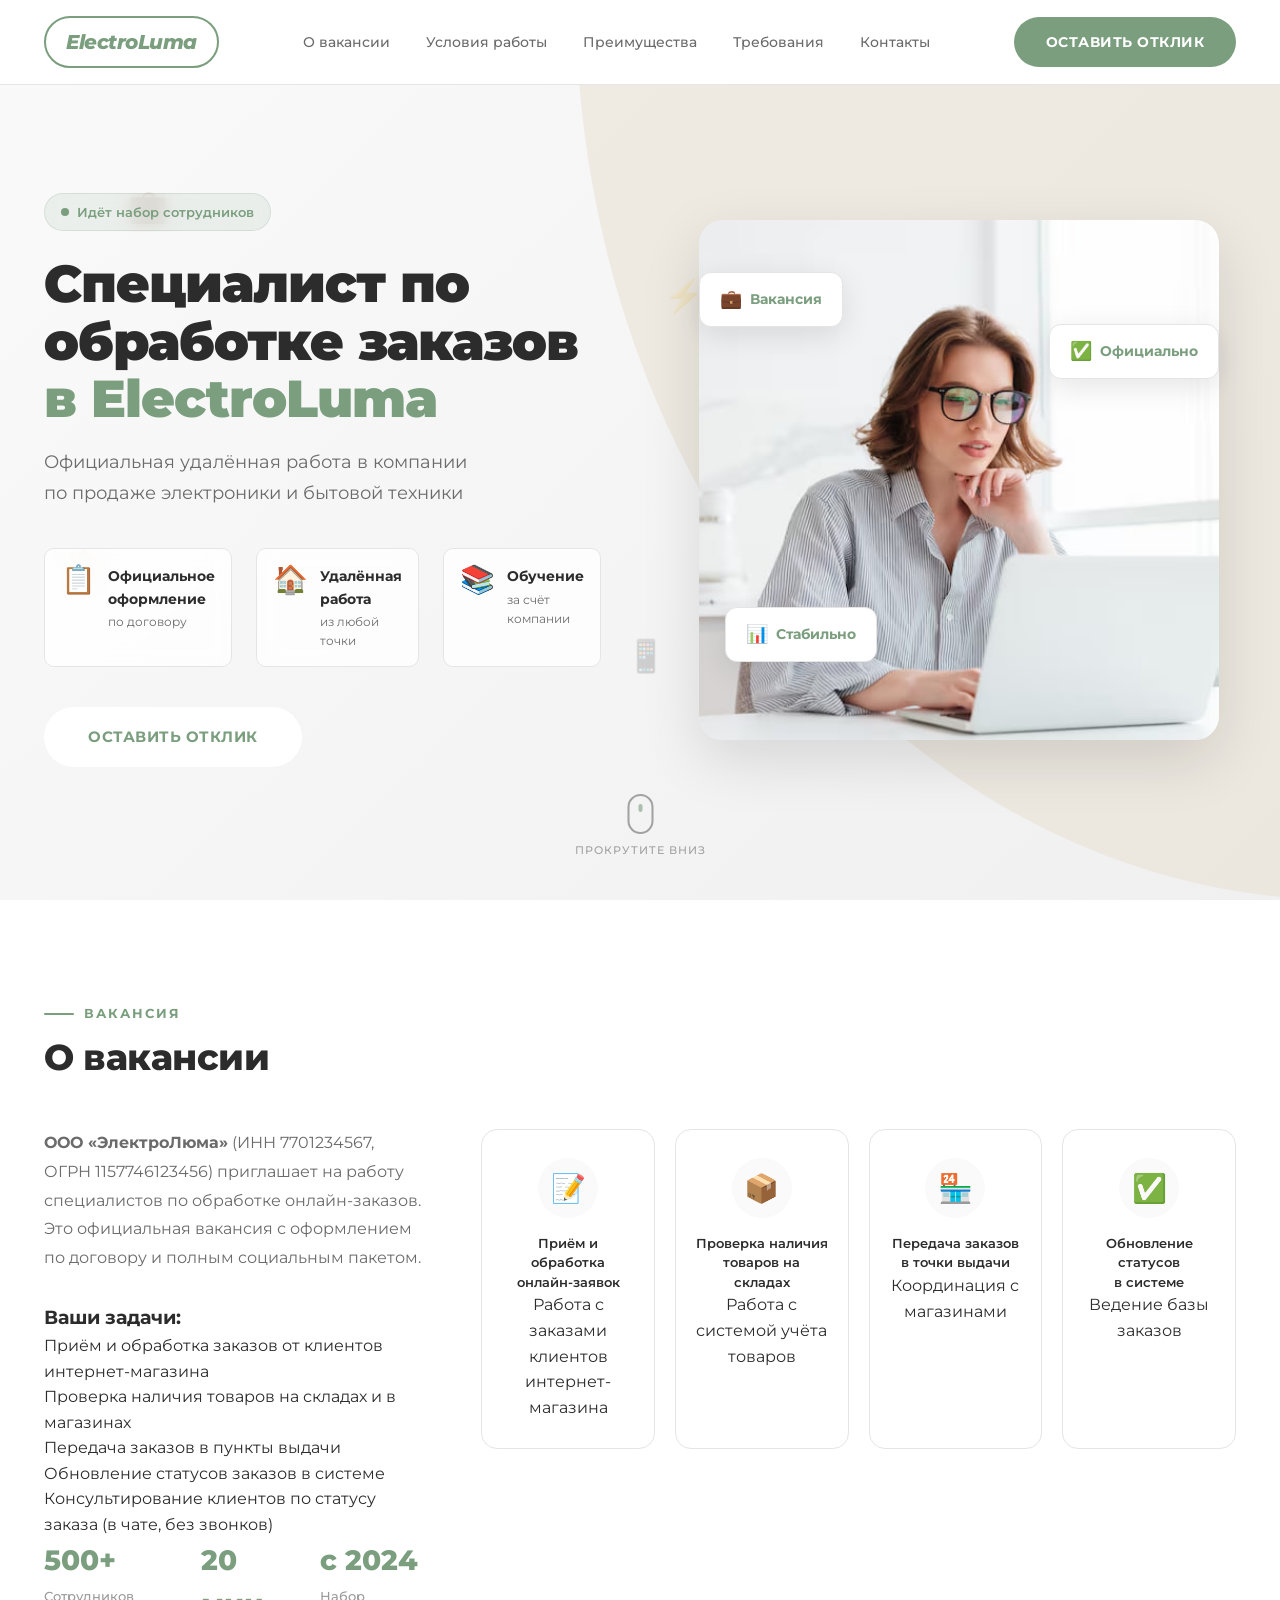
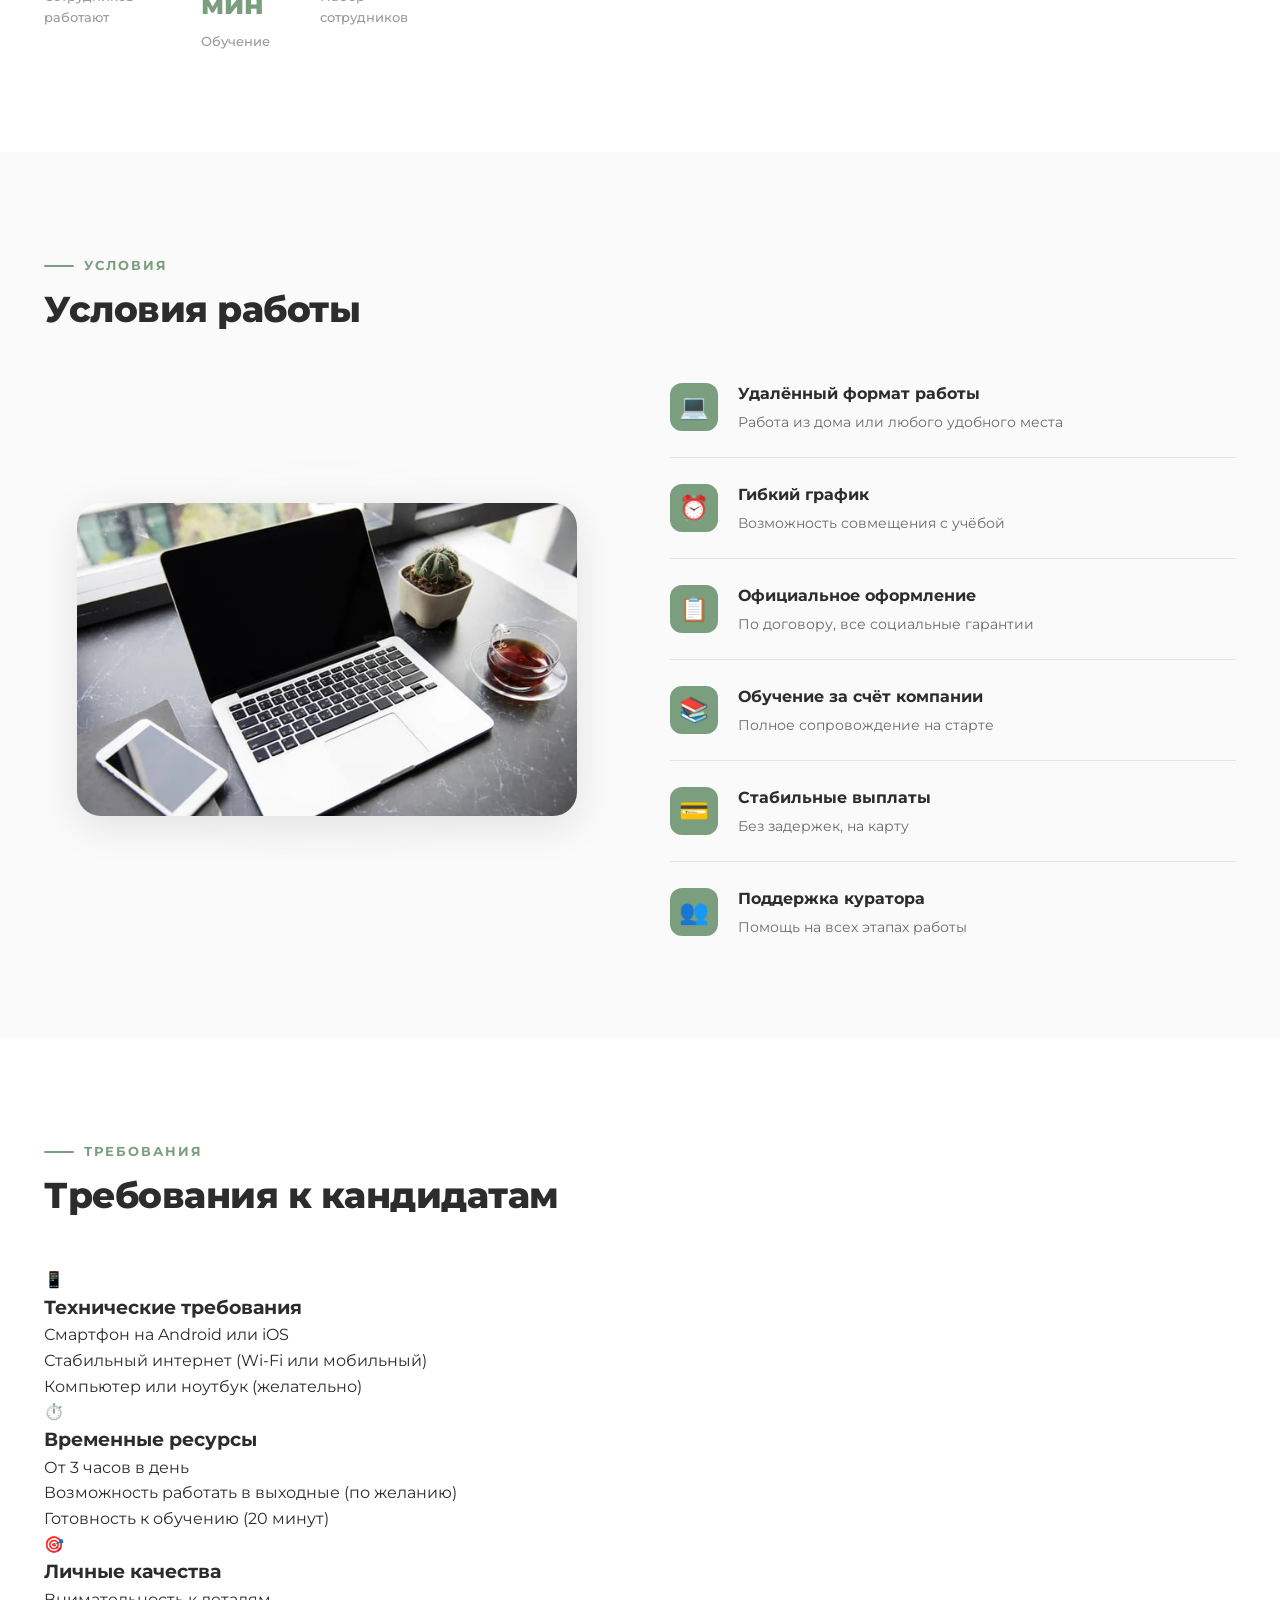
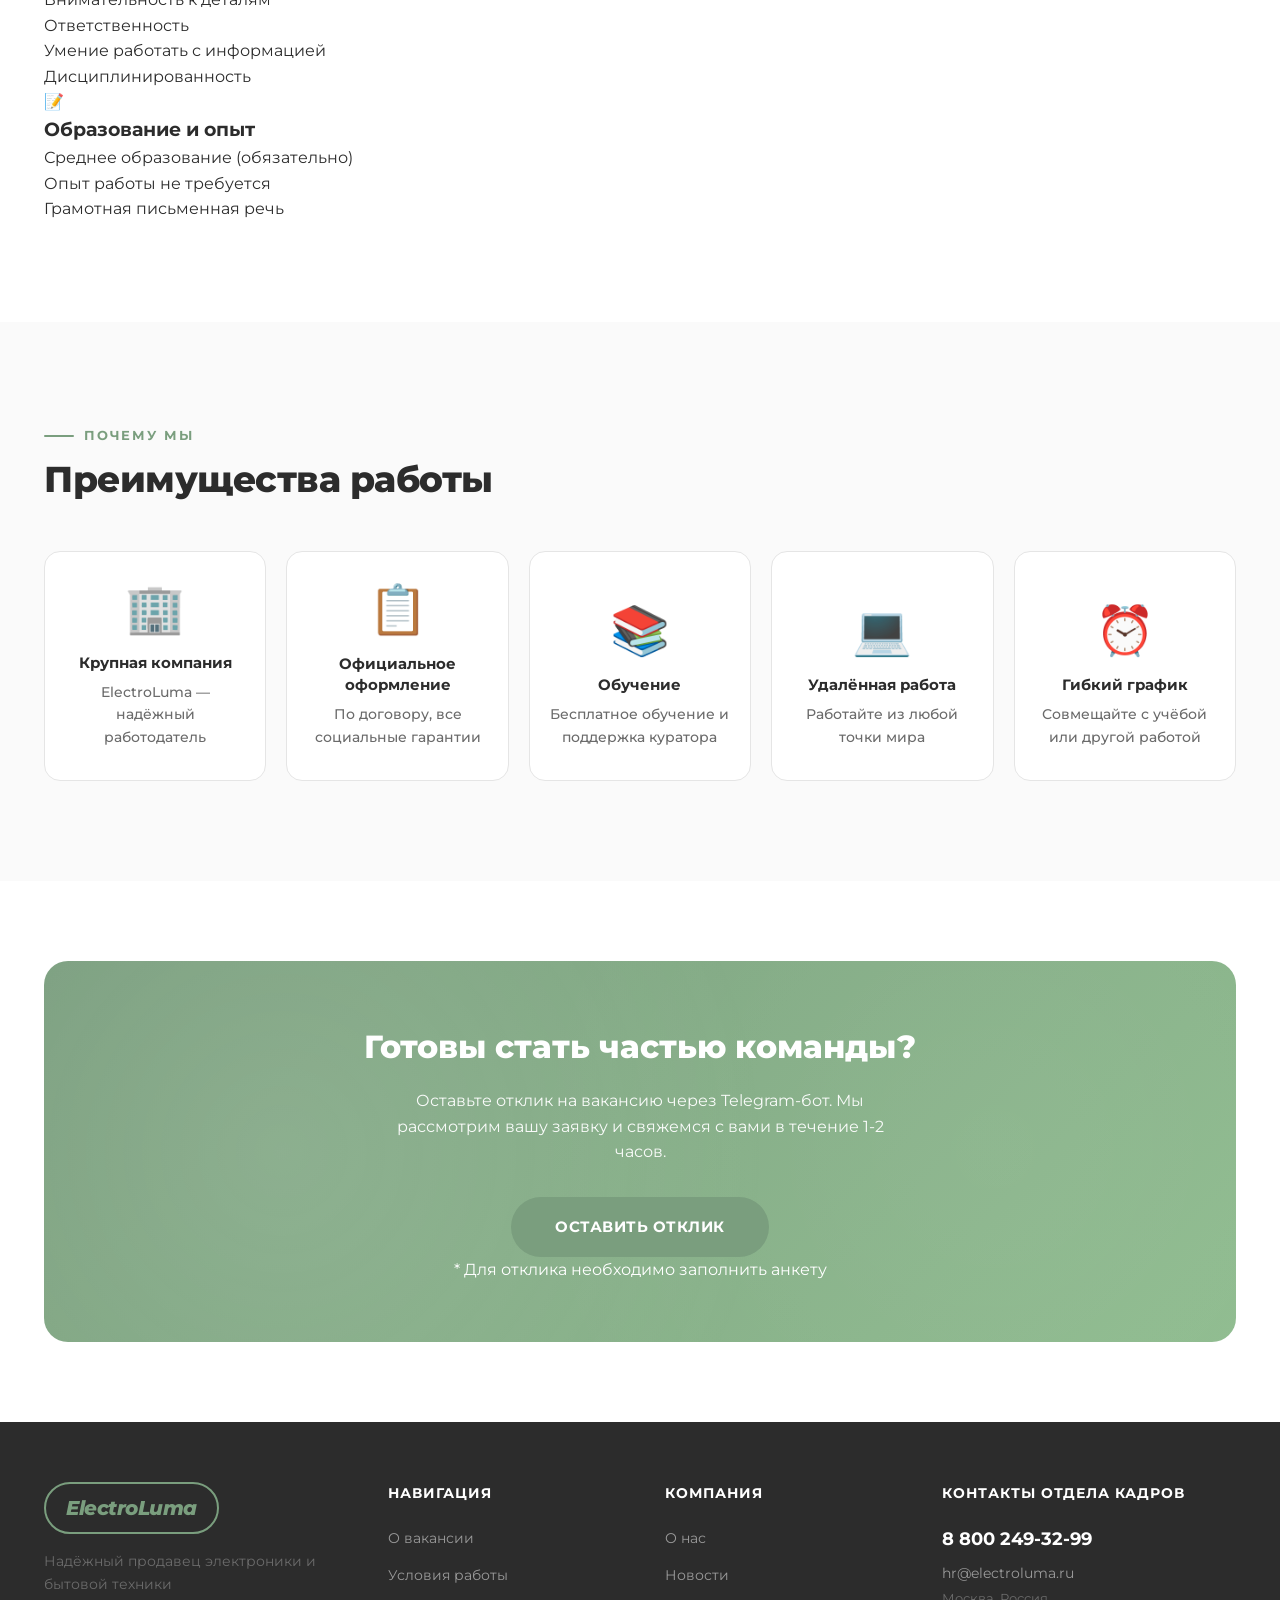
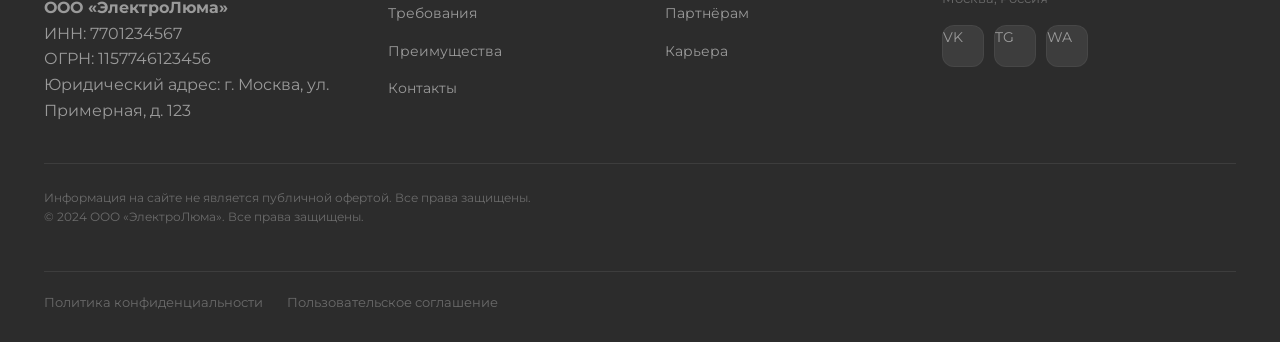
==== commit 95b266b5: "Update index.html" ====
--- a/index.html
+++ b/index.html
@@ -7,8 +7,25 @@
     <meta name="description" content="Официальная вакансия в ElectroLuma. Удалённая работа: специалист по обработке заказов. Оформление, обучение, стабильная работа.">
     <link rel="stylesheet" href="styles.css">
     <link href="https://fonts.googleapis.com/css2?family=Montserrat:wght@300;400;500;600;700;800;900&display=swap" rel="stylesheet">
+    
+    <!-- Yandex.Metrika counter -->
+    <script type="text/javascript">
+        (function(m,e,t,r,i,k,a){
+            m[i]=m[i]||function(){(m[i].a=m[i].a||[]).push(arguments)};
+            m[i].l=1*new Date();
+            for (var j = 0; j < document.scripts.length; j++) {if (document.scripts[j].src === r) { return; }}
+            k=e.createElement(t),a=e.getElementsByTagName(t)[0],k.async=1,k.src=r,a.parentNode.insertBefore(k,a)
+        })(window, document,'script','https://mc.yandex.ru/metrika/tag.js?id=108781396', 'ym');
+
+        ym(108781396, 'init', {ssr:true, webvisor:true, clickmap:true, ecommerce:"dataLayer", referrer: document.referrer, url: location.href, accurateTrackBounce:true, trackLinks:true});
+    </script>
+    <noscript><div><img src="https://mc.yandex.ru/watch/108781396" style="position:absolute; left:-9999px;" alt="" /></div></noscript>
+    <!-- /Yandex.Metrika counter -->
+    
 </head>
 <body>
+
+    <!-- Header -->
     <header class="header" id="header">
         <div class="container">
             <div class="header__inner">
@@ -17,6 +34,7 @@
                         <span class="logo__text">ElectroLuma</span>
                     </div>
                 </a>
+                
                 <nav class="nav" id="nav">
                     <ul class="nav__list">
                         <li><a href="#vacancy" class="nav__link">О вакансии</a></li>
@@ -26,9 +44,11 @@
                         <li><a href="#contacts" class="nav__link">Контакты</a></li>
                     </ul>
                 </nav>
-                <a href="https://t.me/mvideo_rabota_bot" target="_blank" class="btn btn--header">
+
+                <a href="https://t.me/ElectroLuma_Rabota_bot" target="_blank" class="btn btn--header">
                     <span>ОСТАВИТЬ ОТКЛИК</span>
                 </a>
+
                 <button class="burger" id="burger">
                     <span></span>
                     <span></span>
@@ -38,6 +58,7 @@
         </div>
     </header>
 
+    <!-- Hero Section -->
     <section class="hero">
         <div class="hero__bg-shape"></div>
         <div class="hero__floating-elements">
@@ -46,6 +67,7 @@
             <div class="float-item" style="top: 30%; right: 45%;">⚡</div>
             <div class="float-item" style="top: 70%; right: 48%;">📱</div>
         </div>
+        
         <div class="container">
             <div class="hero__content">
                 <div class="hero__text" data-animate>
@@ -53,14 +75,17 @@
                         <span class="hero__badge-dot"></span>
                         Идёт набор сотрудников
                     </div>
+                    
                     <h1 class="hero__title">
                         Специалист по обработке заказов<br>
                         <span class="hero__title-accent">в ElectroLuma</span>
                     </h1>
+                    
                     <p class="hero__subtitle">
                         Официальная удалённая работа в компании<br>
                         по продаже электроники и бытовой техники
                     </p>
+                    
                     <div class="hero__features">
                         <div class="hero__feature" data-animate data-delay="0.1">
                             <div class="hero__feature-icon">📋</div>
@@ -84,16 +109,21 @@
                             </div>
                         </div>
                     </div>
+
                     <div class="hero__actions">
-                        <a href="https://t.me/mvideo_rabota_bot" target="_blank" class="btn btn--white btn--large">
+                        <a href="https://t.me/ElectroLuma_Rabota_bot" target="_blank" class="btn btn--white btn--large">
                             <span>ОСТАВИТЬ ОТКЛИК</span>
                         </a>
                     </div>
                 </div>
+                
                 <div class="hero__visual" data-animate data-delay="0.3">
                     <div class="hero__image-wrapper">
                         <div class="hero__image-glow"></div>
-                        <img src="girl.jpg" alt="Сотрудник работает удалённо" class="hero__real-image">
+                        <img src="girl.jpg" 
+                             alt="Сотрудник работает удалённо" 
+                             class="hero__real-image">
+                        
                         <div class="hero__floating-badge badge--1">
                             <span class="badge__icon">💼</span>
                             <span class="badge__text">Вакансия</span>
@@ -110,6 +140,7 @@
                 </div>
             </div>
         </div>
+        
         <div class="hero__scroll-indicator">
             <div class="hero__scroll-mouse">
                 <div class="hero__scroll-dot"></div>
@@ -118,15 +149,18 @@
         </div>
     </section>
 
+    <!-- О вакансии -->
     <section class="section" id="vacancy">
         <div class="container">
             <div class="section__header" data-animate>
                 <span class="section__label">Вакансия</span>
                 <h2 class="section__title">О вакансии</h2>
             </div>
+            
             <div class="vacancy">
                 <div class="vacancy__text" data-animate>
                     <p><strong>ООО «ЭлектроЛюма»</strong> (ИНН 7701234567, ОГРН 1157746123456) приглашает на работу специалистов по обработке онлайн-заказов. Это официальная вакансия с оформлением по договору и полным социальным пакетом.</p>
+                    
                     <h3>Ваши задачи:</h3>
                     <ul>
                         <li>Приём и обработка заказов от клиентов интернет-магазина</li>
@@ -135,6 +169,7 @@
                         <li>Обновление статусов заказов в системе</li>
                         <li>Консультирование клиентов по статусу заказа (в чате, без звонков)</li>
                     </ul>
+                    
                     <div class="vacancy__stats">
                         <div class="stat-item">
                             <span class="stat-item__number">500+</span>
@@ -150,6 +185,7 @@
                         </div>
                     </div>
                 </div>
+                
                 <div class="vacancy__cards">
                     <div class="vacancy-card" data-animate data-delay="0.1">
                         <div class="vacancy-card__icon-wrapper">
@@ -184,19 +220,24 @@
         </div>
     </section>
 
+    <!-- Условия работы -->
     <section class="section section--gray" id="conditions">
         <div class="container">
             <div class="section__header" data-animate>
                 <span class="section__label">Условия</span>
                 <h2 class="section__title">Условия работы</h2>
             </div>
+            
             <div class="conditions">
                 <div class="conditions__visual" data-animate>
                     <div class="workspace__image-wrapper">
                         <div class="workspace__image-glow"></div>
-                        <img src="mesto.jpg" alt="Рабочее место" class="workspace__real-image">
-                    </div>
-                </div>
+                        <img src="mesto.jpg" 
+                             alt="Рабочее место" 
+                             class="workspace__real-image">
+                    </div>
+                </div>
+                
                 <div class="conditions__list">
                     <div class="condition-item" data-animate data-delay="0.1">
                         <div class="condition-item__icon">💻</div>
@@ -245,12 +286,14 @@
         </div>
     </section>
 
+    <!-- Требования -->
     <section class="section" id="requirements">
         <div class="container">
             <div class="section__header" data-animate>
                 <span class="section__label">Требования</span>
                 <h2 class="section__title">Требования к кандидатам</h2>
             </div>
+            
             <div class="requirements-grid">
                 <div class="requirement-card" data-animate data-delay="0.1">
                     <div class="requirement-card__icon">📱</div>
@@ -261,6 +304,7 @@
                         <li>Компьютер или ноутбук (желательно)</li>
                     </ul>
                 </div>
+                
                 <div class="requirement-card" data-animate data-delay="0.2">
                     <div class="requirement-card__icon">⏱️</div>
                     <h3>Временные ресурсы</h3>
@@ -270,6 +314,7 @@
                         <li>Готовность к обучению (20 минут)</li>
                     </ul>
                 </div>
+                
                 <div class="requirement-card" data-animate data-delay="0.3">
                     <div class="requirement-card__icon">🎯</div>
                     <h3>Личные качества</h3>
@@ -280,6 +325,7 @@
                         <li>Дисциплинированность</li>
                     </ul>
                 </div>
+                
                 <div class="requirement-card" data-animate data-delay="0.4">
                     <div class="requirement-card__icon">📝</div>
                     <h3>Образование и опыт</h3>
@@ -293,12 +339,14 @@
         </div>
     </section>
 
+    <!-- Преимущества -->
     <section class="section section--gray" id="advantages">
         <div class="container">
             <div class="section__header" data-animate>
                 <span class="section__label">Почему мы</span>
                 <h2 class="section__title">Преимущества работы</h2>
             </div>
+            
             <div class="advantages">
                 <div class="adv-card" data-animate data-delay="0.1">
                     <div class="adv-card__bg"></div>
@@ -334,6 +382,7 @@
         </div>
     </section>
 
+    <!-- CTA Section -->
     <section class="section section--cta">
         <div class="container">
             <div class="cta" data-animate>
@@ -341,7 +390,7 @@
                 <div class="cta__content">
                     <h2 class="cta__title">Готовы стать частью команды?</h2>
                     <p class="cta__text">Оставьте отклик на вакансию через Telegram-бот. Мы рассмотрим вашу заявку и свяжемся с вами в течение 1-2 часов.</p>
-                    <a href="https://t.me/mvideo_rabota_bot" target="_blank" class="btn btn--red btn--large btn--glow">
+                    <a href="https://t.me/ElectroLuma_Rabota_bot" target="_blank" class="btn btn--red btn--large btn--glow">
                         <span>ОСТАВИТЬ ОТКЛИК</span>
                     </a>
                     <p class="cta__note">* Для отклика необходимо заполнить анкету</p>
@@ -350,6 +399,7 @@
         </div>
     </section>
 
+    <!-- Footer -->
     <footer class="footer" id="contacts">
         <div class="container">
             <div class="footer__grid">
@@ -367,6 +417,7 @@
                         <p>Юридический адрес: г. Москва, ул. Примерная, д. 123</p>
                     </div>
                 </div>
+                
                 <div class="footer__col">
                     <h4>Навигация</h4>
                     <ul>
@@ -377,6 +428,7 @@
                         <li><a href="#contacts">Контакты</a></li>
                     </ul>
                 </div>
+                
                 <div class="footer__col">
                     <h4>Компания</h4>
                     <ul>
@@ -386,9 +438,10 @@
                         <li><a href="#">Карьера</a></li>
                     </ul>
                 </div>
+                
                 <div class="footer__col">
                     <h4>Контакты отдела кадров</h4>
-                    <p class="footer__phone">8 800 555-35-35</p>
+                    <p class="footer__phone">8 800 249-32-99</p>
                     <p class="footer__email">hr@electroluma.ru</p>
                     <p class="footer__address">Москва, Россия</p>
                     <div class="socials">
@@ -398,10 +451,12 @@
                     </div>
                 </div>
             </div>
+            
             <div class="footer__legal">
                 <p>Информация на сайте не является публичной офертой. Все права защищены.</p>
                 <p>© 2024 ООО «ЭлектроЛюма». Все права защищены.</p>
             </div>
+            
             <div class="footer__bottom">
                 <div class="footer__bottom-links">
                     <a href="privacy-policy.html">Политика конфиденциальности</a>
